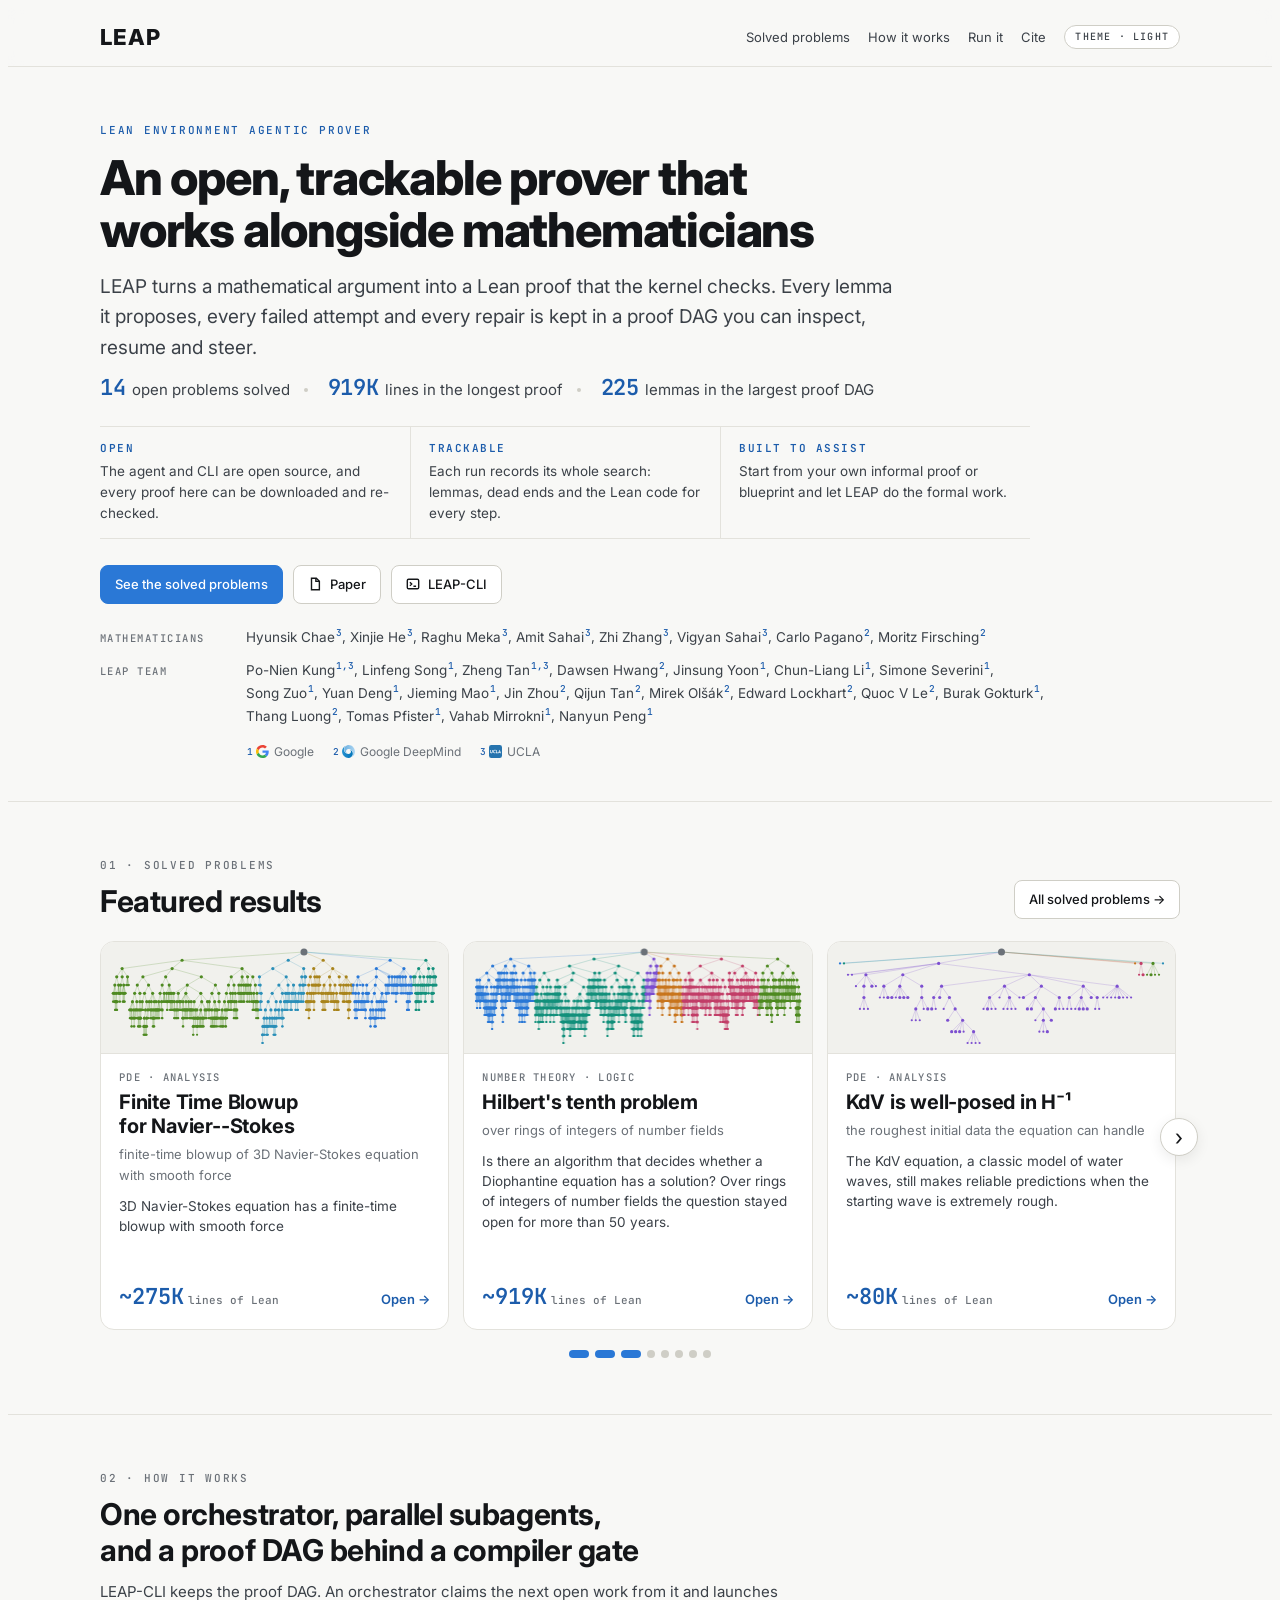
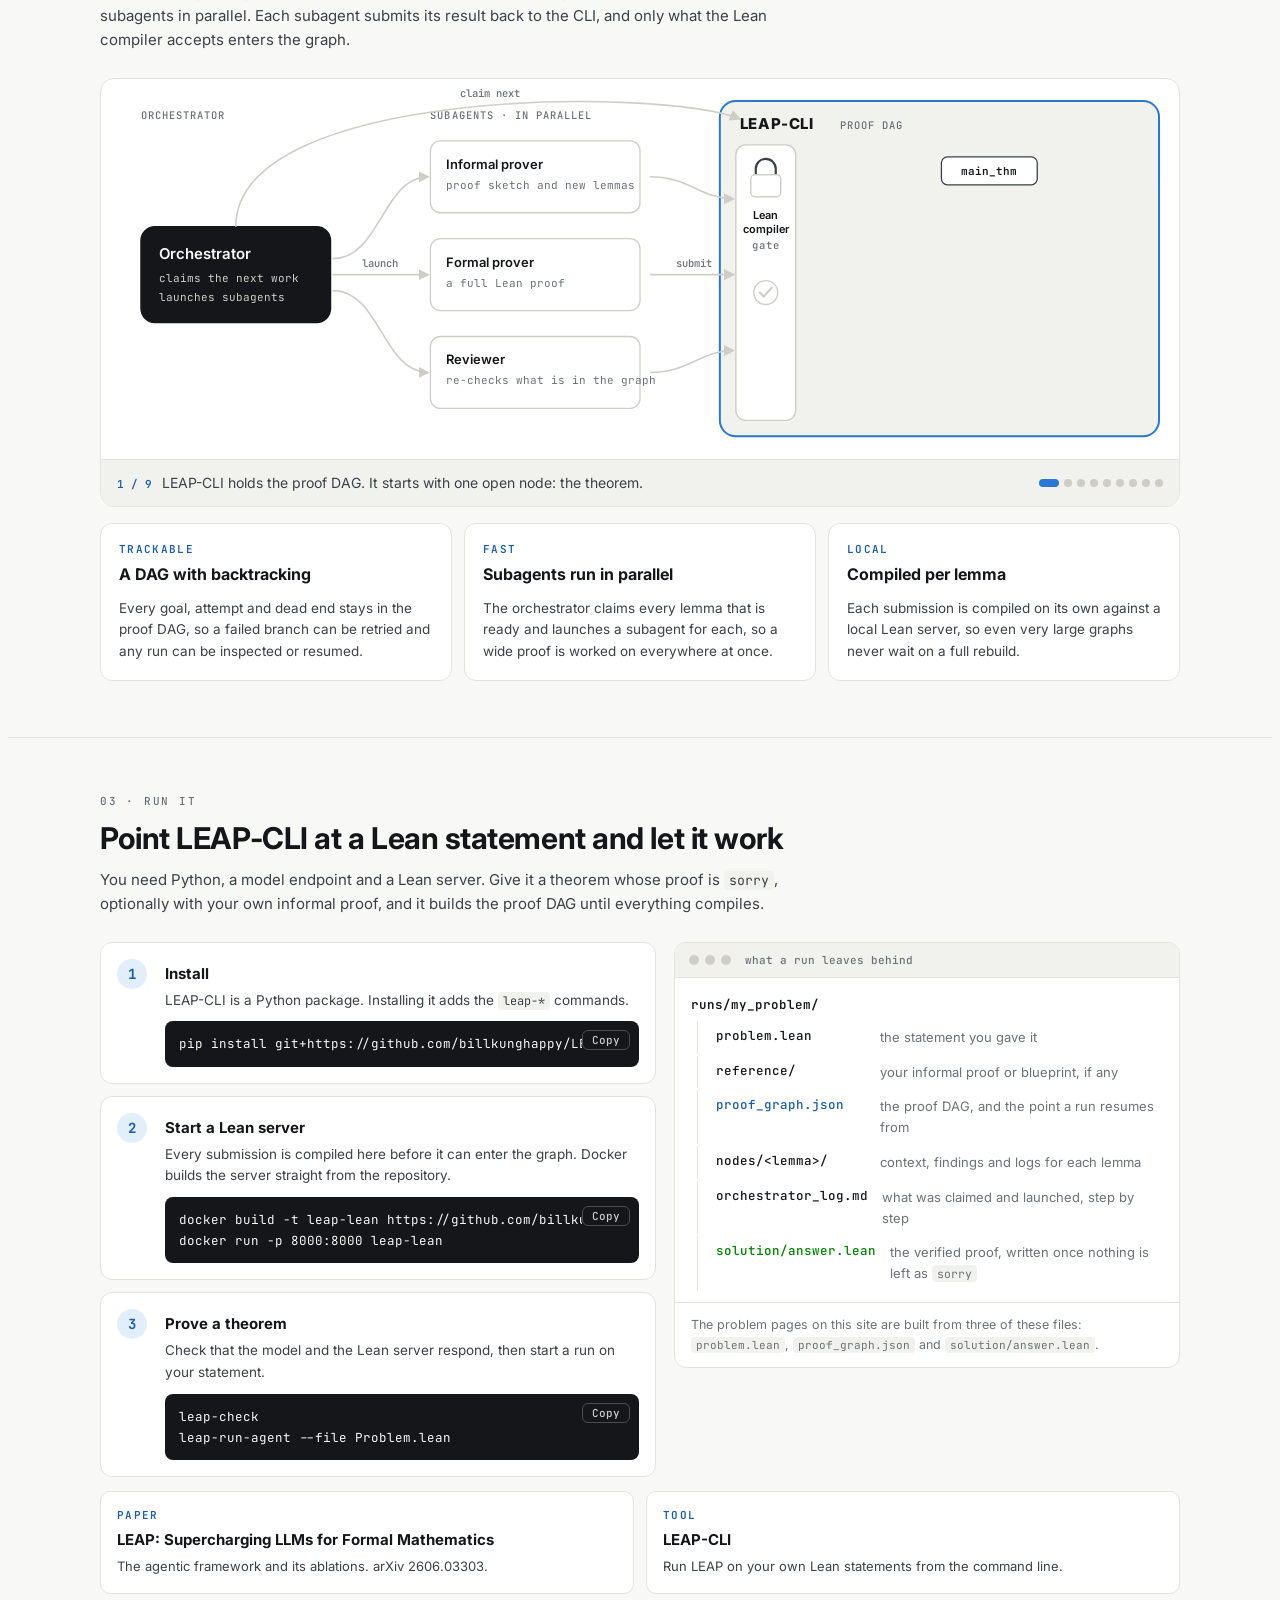
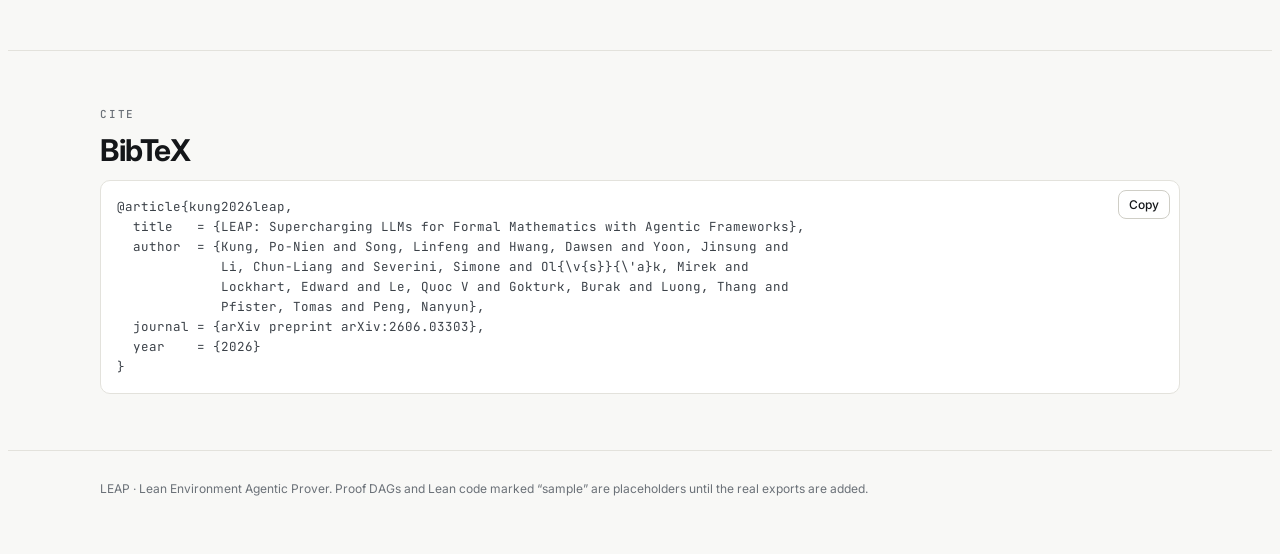
==== index.html @ 5b17c212 "Add Zheng Tan to the LEAP team; set Kung and Tan to Google + UCLA Co-Authored-By: Claude Opus 5.5 <n" ====
<!doctype html>
<html lang="en" data-theme="light">
<head>
<meta charset="utf-8">
<meta name="viewport" content="width=device-width, initial-scale=1, viewport-fit=cover">
<title>LEAP · An open, trackable prover for mathematicians</title>
<meta name="description" content="LEAP is an open, trackable agent that proves theorems in Lean 4 alongside mathematicians.">
<link rel="preconnect" href="https://fonts.googleapis.com">
<link rel="preconnect" href="https://fonts.gstatic.com" crossorigin>
<link rel="stylesheet" href="https://fonts.googleapis.com/css2?family=Inter:wght@400;500;600;700;800&family=JetBrains+Mono:wght@400;500;600&display=swap">
<link rel="stylesheet" href="assets/css/site.css?v=20261102">
</head>
<body>
<header class="nav">
  <div class="wrap">
    <a class="brand" href="index.html">LEAP</a>
    <nav aria-label="Site">
      <a href="problems.html">Solved problems</a>
      <a href="index.html#how">How it works</a>
      <a class="opt" href="index.html#run">Run it</a>
      <a class="opt" href="index.html#cite">Cite</a>
      <button class="theme-btn" id="themeBtn" type="button">Theme · light</button>
    </nav>
  </div>
</header>

<main id="top">
<div class="wrap hero">
  <div class="kicker">Lean Environment Agentic Prover</div>
  <h1>An open, trackable prover that works alongside mathematicians</h1>
  <p class="lede">LEAP turns a mathematical argument into a Lean proof that the kernel checks. Every lemma it proposes, every failed attempt and every repair is kept in a proof DAG you can inspect, resume and steer.</p>
  <p class="headline" id="headline" aria-live="polite"></p>
  <ul class="values">
    <li><span class="vk">Open</span>The agent and CLI are open source, and every proof here can be downloaded and re-checked.</li>
    <li><span class="vk">Trackable</span>Each run records its whole search: lemmas, dead ends and the Lean code for every step.</li>
    <li><span class="vk">Built to assist</span>Start from your own informal proof or blueprint and let LEAP do the formal work.</li>
  </ul>
  <div class="btns">
    <a class="btn primary" href="#problems">See the solved problems</a>
    <a class="btn" href="https://arxiv.org/abs/2606.03303" target="_blank" rel="noopener"><svg viewBox="0 0 16 16" fill="none" stroke="currentColor" stroke-width="1.6"><path d="M4 1.5h5.5L13 5v9.5H4z"/><path d="M9 1.5V5h4"/></svg>Paper</a>
    <!-- TODO: restore once the LEAP framework repo is public
    <a class="btn" href="https://github.com/billkunghappy/LEAP-CLI" target="_blank" rel="noopener"><svg viewBox="0 0 16 16" fill="currentColor"><path d="M8 0C3.58 0 0 3.58 0 8c0 3.54 2.29 6.53 5.47 7.59.4.07.55-.17.55-.38v-1.33c-2.23.48-2.7-1.07-2.7-1.07-.36-.92-.89-1.17-.89-1.17-.73-.5.06-.49.06-.49.8.06 1.23.83 1.23.83.72 1.23 1.88.87 2.34.67.07-.52.28-.87.51-1.07-1.78-.2-3.65-.89-3.65-3.95 0-.87.31-1.59.82-2.15-.08-.2-.36-1.02.08-2.12 0 0 .67-.21 2.2.82a7.6 7.6 0 0 1 4 0c1.53-1.04 2.2-.82 2.2-.82.44 1.1.16 1.92.08 2.12.51.56.82 1.27.82 2.15 0 3.07-1.87 3.75-3.65 3.95.29.25.54.73.54 1.48v2.2c0 .21.15.46.55.38A8 8 0 0 0 16 8c0-4.42-3.58-8-8-8"/></svg>LEAP</a>
    -->
    <a class="btn" href="https://github.com/billkunghappy/LEAP-CLI" target="_blank" rel="noopener"><svg viewBox="0 0 16 16" fill="none" stroke="currentColor" stroke-width="1.6"><rect x="1.5" y="2.5" width="13" height="11" rx="1.5"/><path d="m4.5 6 2 2-2 2M8.5 10.5h3"/></svg>LEAP-CLI</a>
  </div>
  <div class="people">
    <div class="prow2"><span class="plabel">Mathematicians</span><p><span class="pn">Hyunsik Chae<sup>3</sup></span>, <span class="pn">Xinjie He<sup>3</sup></span>, <span class="pn">Raghu Meka<sup>3</sup></span>, <span class="pn">Amit Sahai<sup>3</sup></span>, <span class="pn">Zhi Zhang<sup>3</sup></span>, <span class="pn">Vigyan Sahai<sup>3</sup></span>, <span class="pn">Carlo Pagano<sup>2</sup></span>, <span class="pn">Moritz Firsching<sup>2</sup></span></p></div>
    <div class="prow2"><span class="plabel">LEAP team</span><p><span class="pn">Po-Nien Kung<sup>1,3</sup></span>, <span class="pn">Linfeng Song<sup>1</sup></span>, <span class="pn">Zheng Tan<sup>1,3</sup></span>, <span class="pn">Dawsen Hwang<sup>2</sup></span>, <span class="pn">Jinsung Yoon<sup>1</sup></span>, <span class="pn">Chun-Liang Li<sup>1</sup></span>, <span class="pn">Simone Severini<sup>1</sup></span>, <span class="pn">Song Zuo<sup>1</sup></span>, <span class="pn">Yuan Deng<sup>1</sup></span>, <span class="pn">Jieming Mao<sup>1</sup></span>, <span class="pn">Jin Zhou<sup>2</sup></span>, <span class="pn">Qijun Tan<sup>2</sup></span>, <span class="pn">Mirek Olšák<sup>2</sup></span>, <span class="pn">Edward Lockhart<sup>2</sup></span>, <span class="pn">Quoc V Le<sup>2</sup></span>, <span class="pn">Burak Gokturk<sup>1</sup></span>, <span class="pn">Thang Luong<sup>2</sup></span>, <span class="pn">Tomas Pfister<sup>1</sup></span>, <span class="pn">Vahab Mirrokni<sup>1</sup></span>, <span class="pn">Nanyun Peng<sup>1</sup></span></p></div>
    <ol class="affils"><li><sup>1</sup><img src="assets/logos/google.svg" alt="">Google</li><li><sup>2</sup><img src="assets/logos/deepmind.svg" alt="" onerror="this.remove()">Google DeepMind</li><li><sup>3</sup><img src="assets/logos/ucla.svg" alt="">UCLA</li></ol>
  </div></div>

<section class="sec" id="problems"><div class="wrap">
  <div class="sec-head">
    <div><div class="kicker">01 · Solved problems</div>
    <h2>Featured results</h2></div>
    <a class="btn" href="problems.html">All solved problems →</a>
  </div>
  <div id="loadErr" hidden></div>
  <div class="car" id="car">
    <button type="button" class="car-btn prev" id="carPrev" aria-label="Previous featured problem">‹</button>
    <div class="car-track" id="feat" tabindex="0" aria-label="Featured problems"></div>
    <button type="button" class="car-btn next" id="carNext" aria-label="Next featured problem">›</button>
  </div>
  <div class="car-dots" id="carDots"></div>
</div></section>

<section class="sec" id="how"><div class="wrap">
  <div class="kicker">02 · How it works</div>
  <h2>One orchestrator, parallel subagents, and a proof DAG behind a compiler gate</h2>
  <p class="intro">LEAP-CLI keeps the proof DAG. An orchestrator claims the next open work from it and launches subagents in parallel. Each subagent submits its result back to the CLI, and only what the Lean compiler accepts enters the graph.</p>
  <div class="fig">
    <div class="fig-scroll">
      <svg id="pipe" viewBox="0 0 1080 380" role="img" aria-label="An orchestrator claims work from LEAP-CLI and launches informal provers, formal provers and reviewers in parallel. They submit to LEAP-CLI, where a Lean compiler gate decides what enters the proof DAG.">
        <defs>
          <marker id="arr" viewBox="0 0 8 8" refX="7" refY="4" markerWidth="7" markerHeight="7" orient="auto-start-reverse"><path d="M0,0 L8,4 L0,8z" class="ah"/></marker>
          <marker id="arrOn" viewBox="0 0 8 8" refX="7" refY="4" markerWidth="7" markerHeight="7" orient="auto-start-reverse"><path d="M0,0 L8,4 L0,8z" class="ah2"/></marker>
        </defs>

        <!-- column labels -->
        <text class="pt" x="40" y="40">ORCHESTRATOR</text>
        <text class="pt" x="330" y="40">SUBAGENTS · IN PARALLEL</text>

        <!-- orchestrator -->
        <g class="st agent" data-st="orch"><rect x="40" y="148" width="190" height="96" rx="14"/>
          <text class="t" x="58" y="180">Orchestrator</text>
          <text class="s" x="58" y="203">claims the next work</text>
          <text class="s" x="58" y="222">launches subagents</text></g>

        <!-- subagents -->
        <g class="st sub" data-st="inf"><rect class="sh2" x="338" y="70" width="210" height="72" rx="10"/><rect class="sh1" x="334" y="66" width="210" height="72" rx="10"/><rect x="330" y="62" width="210" height="72" rx="10"/><text class="t" x="346" y="90">Informal prover</text><text class="s" x="346" y="110">proof sketch and new lemmas</text><text class="par" data-par="inf" x="528" y="82" text-anchor="end"></text></g>
        <g class="st sub" data-st="frm"><rect class="sh2" x="338" y="168" width="210" height="72" rx="10"/><rect class="sh1" x="334" y="164" width="210" height="72" rx="10"/><rect x="330" y="160" width="210" height="72" rx="10"/><text class="t" x="346" y="188">Formal prover</text><text class="s" x="346" y="208">a full Lean proof</text><text class="par" data-par="frm" x="528" y="180" text-anchor="end"></text></g>
        <g class="st sub" data-st="rev"><rect class="sh2" x="338" y="266" width="210" height="72" rx="10"/><rect class="sh1" x="334" y="262" width="210" height="72" rx="10"/><rect x="330" y="258" width="210" height="72" rx="10"/><text class="t" x="346" y="286">Reviewer</text><text class="s" x="346" y="306">re-checks what is in the graph</text><text class="par" data-par="rev" x="528" y="278" text-anchor="end"></text></g>

        <!-- LEAP-CLI -->
        <g class="st cli" data-st="cli"><rect x="620" y="22" width="440" height="336" rx="16"/></g>
        <text class="clit" x="640" y="50">LEAP-CLI</text>
        <text class="pt" x="740" y="50">PROOF DAG</text>
        <g class="st gate" data-st="gate"><rect x="636" y="66" width="60" height="276" rx="10"/>
          <path class="glock" d="M656,96 v-6 a10,10 0 0 1 20,0 v6"/><rect class="gbody" x="651" y="96" width="30" height="22" rx="4"/>
          <text class="gt" x="666" y="140" text-anchor="middle">Lean</text>
          <text class="gt" x="666" y="154" text-anchor="middle">compiler</text>
          <text class="gt2" x="666" y="170" text-anchor="middle">gate</text>
          <g class="gok"><circle cx="666" cy="214" r="12"/><path d="M660,214 l4,4 l8,-9"/></g></g>
        <g class="dn off" data-d="GX"><circle cx="666" cy="250" r="12" class="gx"/><text x="666" y="254.5" text-anchor="middle" class="gxt">✕</text></g>
        <g class="dn off" data-d="T"><rect x="842" y="78" width="96" height="28" rx="6"/><text x="890" y="96" text-anchor="middle">main_thm</text></g>
        <g class="dn off" data-d="A"><path class="de" d="M890,106 L780,168"/><rect x="735" y="168" width="90" height="28" rx="6"/><text x="780" y="186" text-anchor="middle">bound</text></g>
        <g class="dn off" data-d="B"><path class="de" d="M890,106 V168"/><rect x="845" y="168" width="90" height="28" rx="6"/><text x="890" y="186" text-anchor="middle">estimate</text></g>
        <g class="dn off" data-d="C"><path class="de" d="M890,106 L1000,168"/><rect x="955" y="168" width="90" height="28" rx="6"/><text x="1000" y="186" text-anchor="middle">base_case</text></g>
        <g class="dn off" data-d="B1"><path class="de" d="M890,196 L835,258"/><rect x="790" y="258" width="90" height="28" rx="6"/><text x="835" y="276" text-anchor="middle">est_low</text></g>
        <g class="dn off" data-d="B2"><path class="de" d="M890,196 L945,258"/><rect x="900" y="258" width="90" height="28" rx="6"/><text x="945" y="276" text-anchor="middle">est_high</text></g>

        <!-- edges -->
        <path class="ed" id="e-claim" d="M135,148 C135,8 560,8 640,40"/>
        <text class="el" x="390" y="18" text-anchor="middle">claim next</text>
        <path class="ed" id="e-l1" d="M232,180 C280,180 282,98 328,98"/>
        <path class="ed" id="e-l2" d="M232,196 H328"/>
        <path class="ed" id="e-l3" d="M232,212 C280,212 282,294 328,294"/>
        <text class="el" x="280" y="188" text-anchor="middle">launch</text>
        <path class="ed" id="e-s1" d="M550,98 C590,98 600,120 634,120"/>
        <path class="ed" id="e-s2" d="M550,196 H634"/>
        <path class="ed" id="e-s3" d="M550,294 C590,294 600,272 634,272"/>
        <text class="el" x="594" y="188" text-anchor="middle">submit</text>
      </svg>
    </div>
    <div class="fig-bar">
      <div id="pCap" aria-live="polite"></div>
      <div id="pDots"></div>
    </div>
  </div>

  <div class="pillars">
    <div class="pillar"><div class="k">Trackable</div><h4>A DAG with backtracking</h4><p>Every goal, attempt and dead end stays in the proof DAG, so a failed branch can be retried and any run can be inspected or resumed.</p></div>
    <div class="pillar"><div class="k">Fast</div><h4>Subagents run in parallel</h4><p>The orchestrator claims every lemma that is ready and launches a subagent for each, so a wide proof is worked on everywhere at once.</p></div>
    <div class="pillar"><div class="k">Local</div><h4>Compiled per lemma</h4><p>Each submission is compiled on its own against a local Lean server, so even very large graphs never wait on a full rebuild.</p></div>
  </div>
</div></section>

<section class="sec" id="run"><div class="wrap">
  <div class="kicker">03 · Run it</div>
  <h2>Point LEAP-CLI at a Lean statement and let it work</h2>
  <p class="intro">You need Python, a model endpoint and a Lean server. Give it a theorem whose proof is <code>sorry</code>, optionally with your own informal proof, and it builds the proof DAG until everything compiles.</p>
  <div class="run2">
    <ol class="rsteps">
      <li><div class="rn">1</div><div class="rb"><h4>Install</h4><p>LEAP-CLI is a Python package. Installing it adds the <code>leap-*</code> commands.</p>
        <div class="cmd"><pre>pip install git+https://github.com/billkunghappy/LEAP-CLI.git</pre><button type="button" class="copy" aria-label="Copy command">Copy</button></div></div></li>
      <li><div class="rn">2</div><div class="rb"><h4>Start a Lean server</h4><p>Every submission is compiled here before it can enter the graph. Docker builds the server straight from the repository.</p>
        <div class="cmd"><pre>docker build -t leap-lean https://github.com/billkunghappy/LEAP-CLI.git#main:src/leap/interfaces
docker run -p 8000:8000 leap-lean</pre><button type="button" class="copy" aria-label="Copy command">Copy</button></div></div></li>
      <li><div class="rn">3</div><div class="rb"><h4>Prove a theorem</h4><p>Check that the model and the Lean server respond, then start a run on your statement.</p>
        <div class="cmd"><pre>leap-check
leap-run-agent --file Problem.lean</pre><button type="button" class="copy" aria-label="Copy command">Copy</button></div></div></li>
    </ol>
    <div class="tree">
      <div class="tree-h"><span class="dotr"></span><span class="doty"></span><span class="dotg"></span><span>what a run leaves behind</span></div>
      <ul>
        <li class="d">runs/my_problem/</li>
        <li><span class="f">problem.lean</span><span class="c">the statement you gave it</span></li>
        <li><span class="f">reference/</span><span class="c">your informal proof or blueprint, if any</span></li>
        <li><span class="f hl">proof_graph.json</span><span class="c">the proof DAG, and the point a run resumes from</span></li>
        <li><span class="f">nodes/&lt;lemma&gt;/</span><span class="c">context, findings and logs for each lemma</span></li>
        <li><span class="f">orchestrator_log.md</span><span class="c">what was claimed and launched, step by step</span></li>
        <li><span class="f ok">solution/answer.lean</span><span class="c">the verified proof, written once nothing is left as <code>sorry</code></span></li>
      </ul>
      <p class="tree-f">The problem pages on this site are built from three of these files: <code>problem.lean</code>, <code>proof_graph.json</code> and <code>solution/answer.lean</code>.</p>
    </div>
  </div>
  <div class="tracks">
    <a class="track" href="https://arxiv.org/abs/2606.03303" target="_blank" rel="noopener"><div class="tn">Paper</div><h4>LEAP: Supercharging LLMs for Formal Mathematics</h4><p>The agentic framework and its ablations. arXiv 2606.03303.</p></a>
    <!-- TODO: restore once the LEAP framework repo is public
    <a class="track" href="https://github.com/billkunghappy/LEAP-CLI" target="_blank" rel="noopener"><div class="tn">Code</div><h4>LEAP</h4><p>The agent framework from the paper.</p></a>
    -->
    <a class="track" href="https://github.com/billkunghappy/LEAP-CLI" target="_blank" rel="noopener"><div class="tn">Tool</div><h4>LEAP-CLI</h4><p>Run LEAP on your own Lean statements from the command line.</p></a>
  </div>
</div></section>

<section class="sec" id="cite"><div class="wrap">
  <div class="kicker">Cite</div>
  <h2>BibTeX</h2>
  <div class="bib">
<pre id="bibtex">@article{kung2026leap,
  title   = {LEAP: Supercharging LLMs for Formal Mathematics with Agentic Frameworks},
  author  = {Kung, Po-Nien and Song, Linfeng and Hwang, Dawsen and Yoon, Jinsung and
             Li, Chun-Liang and Severini, Simone and Ol{\v{s}}{\'a}k, Mirek and
             Lockhart, Edward and Le, Quoc V and Gokturk, Burak and Luong, Thang and
             Pfister, Tomas and Peng, Nanyun},
  journal = {arXiv preprint arXiv:2606.03303},
  year    = {2026}
}</pre>
    <button class="btn" id="copyBib" type="button">Copy</button>
  </div>
</div></section>
</main>
<footer><div class="wrap">LEAP · Lean Environment Agentic Prover. Proof DAGs and Lean code marked “sample” are placeholders until the real exports are added.</div></footer>
<div class="pop" id="pop" hidden></div>
<script src="assets/js/common.js?v=20261102"></script>
<script src="assets/js/home.js?v=20261102"></script>
</body>
</html>
---- assets/css/site.css ----
/* Layout: one 1120px column like the RRSI page. Solved problems lead; each opens a dossier with problem, informal proof, Lean proof and proof DAG. */
:root{
  color-scheme:light;
  --bg:#f8f8f6;--surface:#ffffff;--surface-2:#f1f1ed;--ink:#141619;--ink-2:#3b4148;--muted:#6b7178;
  --line:#e3e2dc;--line-2:#cfcec6;--accent:#2a78d6;--accent-ink:#1c5cab;--accent-soft:#e3eefb;--accent-2:#86b6ef;
  --pos:#008300;--pos-soft:#e6f4e6;--warn:#c98500;--warn-soft:#fff3d6;--del-bg:#fdecec;--del:#cf222e;
  --c1:#2a78d6;--c2:#14907c;--c3:#7c4fd0;--c4:#c8761f;--c5:#c23f69;--c6:#4f8a22;--c7:#2b8fb8;--c8:#a8841c;
  --sans:"Inter",system-ui,-apple-system,"Segoe UI",Roboto,Helvetica,Arial,sans-serif;
  --mono:"JetBrains Mono",ui-monospace,SFMono-Regular,Menlo,Consolas,monospace;
}
@media (prefers-color-scheme:dark){:root:not([data-theme="light"]){
  color-scheme:dark;
  --bg:#0f1214;--surface:#171b1f;--surface-2:#1e2328;--ink:#e9ebee;--ink-2:#b5bcc4;--muted:#818a94;
  --line:#272d33;--line-2:#363d45;--accent:#3987e5;--accent-ink:#7db4f5;--accent-soft:#14263d;--accent-2:#2f66ad;
  --pos:#3fb950;--pos-soft:#12251a;--warn:#d9a441;--warn-soft:#2f2711;--del-bg:#2a1416;--del:#f85149;
  --c1:#5a9be8;--c2:#3cc4ab;--c3:#a989ea;--c4:#e7a053;--c5:#e0708f;--c6:#87bd52;--c7:#63bde3;--c8:#d6b54d;
}}
:root[data-theme="dark"]{
  color-scheme:dark;
  --bg:#0f1214;--surface:#171b1f;--surface-2:#1e2328;--ink:#e9ebee;--ink-2:#b5bcc4;--muted:#818a94;
  --line:#272d33;--line-2:#363d45;--accent:#3987e5;--accent-ink:#7db4f5;--accent-soft:#14263d;--accent-2:#2f66ad;
  --pos:#3fb950;--pos-soft:#12251a;--warn:#d9a441;--warn-soft:#2f2711;--del-bg:#2a1416;--del:#f85149;
  --c1:#5a9be8;--c2:#3cc4ab;--c3:#a989ea;--c4:#e7a053;--c5:#e0708f;--c6:#87bd52;--c7:#63bde3;--c8:#d6b54d;
}
*{box-sizing:border-box}
[hidden]{display:none!important}
html{scroll-behavior:smooth}
@media (prefers-reduced-motion:reduce){html{scroll-behavior:auto}}
body{background:var(--bg);color:var(--ink);font:15px/1.6 var(--sans);-webkit-font-smoothing:antialiased}
a{color:var(--accent-ink)}
code,.mono{font-family:var(--mono)}
code{font-size:.88em;background:var(--surface-2);padding:1px 5px;border-radius:4px}
button{font:inherit;color:inherit}
:focus-visible{outline:2px solid var(--accent);outline-offset:2px}
.wrap{max-width:1120px;margin:0 auto;padding-inline:20px}

/* nav */
.nav{position:sticky;top:env(safe-area-inset-top,0px);z-index:20;background:color-mix(in srgb,var(--bg) 88%,transparent);backdrop-filter:blur(8px);border-bottom:1px solid var(--line)}
.nav .wrap{display:flex;align-items:center;gap:20px;height:52px}
.brand{font-weight:800;font-size:22px;letter-spacing:.04em;line-height:1;text-decoration:none;color:var(--ink)}
.nav nav{margin-left:auto;display:flex;gap:18px;align-items:center;overflow-x:auto}
.nav nav a{color:var(--ink-2);text-decoration:none;font-size:13px;white-space:nowrap}
.nav nav a:hover{color:var(--ink)}
.theme-btn{border:1px solid var(--line-2);background:var(--surface);border-radius:999px;padding:3px 10px;font:500 10px/1.6 var(--mono);letter-spacing:.12em;text-transform:uppercase;color:var(--ink-2);cursor:pointer;white-space:nowrap}
@media (max-width:640px){.nav nav a.opt{display:none}}

/* hero */
.hero{padding-block:56px 40px}
.kicker{font:500 11px/1.4 var(--mono);letter-spacing:.16em;text-transform:uppercase;color:var(--muted)}
.hero .kicker{color:var(--accent-ink)}
h1{font-size:clamp(30px,5vw,48px);line-height:1.08;font-weight:800;letter-spacing:-.025em;margin:14px 0 16px;text-wrap:balance;max-width:18em}
.lede{font-size:clamp(16px,2vw,19px);color:var(--ink-2);max-width:42em;margin:0 0 20px}
.authors{font-size:13.5px;color:var(--ink-2);max-width:60em;margin:0}
.affil{font-size:12px;color:var(--muted);margin:6px 0 0}
.btns{display:flex;flex-wrap:wrap;gap:10px;margin:24px 0 34px}
.btn{display:inline-flex;align-items:center;gap:8px;padding:8px 14px;border:1px solid var(--line-2);border-radius:8px;background:var(--surface);color:var(--ink);text-decoration:none;font-size:13px;font-weight:500;cursor:pointer}
.btn:hover{border-color:var(--muted)}
.btn.primary{background:var(--accent);border-color:var(--accent);color:#fff}
.btn svg{width:14px;height:14px;flex:none}
.tiles{display:grid;grid-template-columns:repeat(4,minmax(0,1fr));gap:12px}
@media (max-width:860px){.tiles{grid-template-columns:repeat(2,minmax(0,1fr))}}
.tile{border:1px solid var(--line);background:var(--surface);border-radius:10px;padding:16px}
.tile .v{font:600 26px/1.1 var(--mono);color:var(--accent-ink);font-variant-numeric:tabular-nums}
.tile .v small{font-size:12px;color:var(--muted);font-weight:500;margin-left:4px}
.tile p{margin:8px 0 0;font-size:13px;color:var(--ink-2);line-height:1.45}

/* sections */
section.sec{padding-block:56px;border-top:1px solid var(--line)}
h2{font-size:clamp(22px,3vw,30px);line-height:1.2;font-weight:700;letter-spacing:-.015em;margin:10px 0 12px;text-wrap:balance;max-width:26em}
p.intro{color:var(--ink-2);max-width:46em;margin:0 0 26px}
h3.sub{font:500 11px var(--mono);letter-spacing:.14em;text-transform:uppercase;color:var(--muted);margin:36px 0 12px}

/* featured */
.feat{display:grid;grid-template-columns:repeat(3,minmax(0,1fr));gap:14px}
@media (max-width:900px){.feat{grid-template-columns:1fr}}
.fcard{position:relative;display:flex;flex-direction:column;border:1px solid var(--line);background:var(--surface);border-radius:14px;overflow:hidden;text-align:left;cursor:pointer;padding:0;min-width:0;transition:border-color .15s,transform .15s}
.fcard:hover{border-color:var(--accent);transform:translateY(-2px)}
@media (prefers-reduced-motion:reduce){.fcard,.fcard:hover{transition:none;transform:none}}
.fcard canvas{display:block;width:100%;height:112px;background:var(--surface-2);border-bottom:1px solid var(--line)}
.fcard .fb{padding:16px 18px 18px;display:flex;flex-direction:column;gap:6px;flex:1}
.fcard .fa{font:500 10.5px var(--mono);letter-spacing:.12em;text-transform:uppercase;color:var(--muted)}
.fcard .ft{font-size:20px;font-weight:700;letter-spacing:-.01em;line-height:1.2;text-wrap:balance}
.fcard .fs{font-size:13px;color:var(--muted)}
.fcard .fsum{font-size:13.5px;color:var(--ink-2);line-height:1.5;margin:4px 0 0}
.fcard .ff{margin-top:auto;padding-top:12px;display:flex;align-items:baseline;justify-content:space-between;gap:10px}
.fcard .loc{font:600 22px var(--mono);color:var(--accent-ink);font-variant-numeric:tabular-nums}
.fcard .loc small{font-size:11px;color:var(--muted);font-weight:500;margin-left:4px}
.fcard .go{font-size:13px;font-weight:600;color:var(--accent-ink);white-space:nowrap}
.fcard .cr{font:11px var(--mono);color:var(--muted)}

/* problems table */
.ptools{display:flex;flex-wrap:wrap;gap:10px;align-items:center;margin:0 0 12px}
.chips{display:flex;flex-wrap:wrap;gap:6px}
.chip{border:1px solid var(--line-2);background:var(--surface);border-radius:999px;padding:4px 11px;font-size:12px;cursor:pointer;color:var(--ink-2)}
.chip[aria-pressed="true"]{background:var(--ink);border-color:var(--ink);color:var(--bg)}
.inp{border:1px solid var(--line-2);background:var(--surface);border-radius:8px;padding:6px 10px;font:13px var(--sans);color:var(--ink);min-width:0}
.ptools .inp{margin-left:auto;width:220px}
@media (max-width:640px){.ptools .inp{margin-left:0;width:100%}}
.ptable{border:1px solid var(--line);border-radius:10px;background:var(--surface);overflow:hidden}
.tscroll{overflow-x:auto}
.ptable table{width:100%;border-collapse:collapse}
.ptable th{font:500 10.5px var(--mono);letter-spacing:.1em;text-transform:uppercase;color:var(--muted);text-align:left;padding:10px 14px;border-bottom:1px solid var(--line-2);background:var(--surface-2);white-space:nowrap}
.prow{cursor:pointer}
.prow td{padding:13px 14px;border-top:1px solid var(--line);vertical-align:top;font-size:13.5px}
.prow:first-child td{border-top:0}
.prow:hover td{background:var(--surface-2)}
.prow .pt{font-weight:600;color:var(--ink)}
.pv{font:500 11.5px var(--mono);color:var(--muted);margin-left:8px;letter-spacing:0}
.mk{color:var(--warn);font-weight:700;margin-left:2px}
.prow .ps{color:var(--muted);font-size:12.5px;margin-top:2px;max-width:60ch}
.prow .num{font:500 12.5px var(--mono);white-space:nowrap;font-variant-numeric:tabular-nums}
.prow .car{width:28px;color:var(--muted)}
.car svg{width:14px;height:14px;transition:transform .15s}
.prow[aria-expanded="true"] .car svg{transform:rotate(90deg)}
.avail{display:flex;gap:4px}
.av{font:600 10px/1.7 var(--mono);padding:0 6px;border-radius:4px;border:1px solid var(--line-2);color:var(--muted)}
.av.on{color:var(--pos);border-color:color-mix(in srgb,var(--pos) 45%,transparent);background:var(--pos-soft)}
.star{color:var(--warn);font-size:12px;margin-right:4px}
.pdet td{padding:0 14px 16px 56px;background:var(--surface)}
.pdet p{margin:0 0 10px;font-size:14px;color:var(--ink-2);max-width:68ch}
.pdet .btns{margin:8px 0 0}
.tfoot{font-size:12px;color:var(--muted);margin:10px 0 0}
@media (max-width:640px){.hide-sm{display:none}.pdet td{padding-left:14px}}
pre.lean{margin:0;background:var(--surface-2);border:1px solid var(--line);border-radius:8px;padding:12px;overflow-x:auto;font:12.5px/1.55 var(--mono);color:var(--ink)}
.todo{display:inline-block;font:600 10px/1.6 var(--mono);letter-spacing:.08em;color:var(--warn);background:var(--warn-soft);border-radius:4px;padding:0 6px;margin-right:6px;vertical-align:1px}
.err{border:1px solid var(--del);background:var(--del-bg);color:var(--del);border-radius:10px;padding:14px;font-size:13.5px}

/* dossier */
.dpick{display:flex;flex-wrap:wrap;gap:8px;align-items:center;margin-bottom:22px}
.dpick select{border:1px solid var(--line-2);background:var(--surface);color:var(--ink);border-radius:8px;padding:7px 10px;font:13.5px var(--sans);max-width:100%}
.dpick .btn{padding:6px 10px}
.dhead{display:grid;grid-template-columns:minmax(0,1fr) auto;gap:20px;align-items:start}
@media (max-width:760px){.dhead{grid-template-columns:1fr}}
.dhead h2{margin:0;font-size:clamp(26px,3.6vw,36px);max-width:none}
.dhead .dsub{color:var(--muted);font-size:15px;margin:4px 0 0}
.dbadges{display:flex;flex-wrap:wrap;gap:6px;margin-top:12px}
.dstat{text-align:right}
@media (max-width:760px){.dstat{text-align:left}}
.dstat .loc{font:600 34px/1 var(--mono);color:var(--accent-ink);font-variant-numeric:tabular-nums}
.dstat .lbl{font-size:12px;color:var(--muted);margin-top:4px}
.dbody{display:grid;grid-template-columns:minmax(0,1fr) 300px;gap:28px;margin-top:22px}
@media (max-width:860px){.dbody{grid-template-columns:1fr}}
.dbody .prob{min-width:0}
.dbody .prob p{font-size:15.5px;color:var(--ink);max-width:66ch;margin:0 0 12px;line-height:1.65}
.stmt{border:1px solid var(--line);background:var(--surface);border-radius:10px;padding:16px 18px;font:500 15px/1.6 var(--mono);color:var(--ink);overflow-x:auto;margin:4px 0 14px;white-space:pre-wrap}
.note{border:1px solid var(--line);border-radius:10px;background:var(--surface);padding:12px 14px;margin:0 0 10px}
.note h4{font:600 10.5px var(--mono);letter-spacing:.12em;text-transform:uppercase;color:var(--muted);margin:0 0 6px}
.note.todo-n h4{color:var(--warn)}
.note p{margin:0;font-size:13.5px;color:var(--ink-2)}
.dside{border:1px solid var(--line);border-radius:12px;background:var(--surface);padding:16px;align-self:start;min-width:0}
.dside h4{font:500 10.5px var(--mono);letter-spacing:.12em;text-transform:uppercase;color:var(--muted);margin:0 0 10px}
.dside .kv{margin-bottom:14px}
.dside .btn{width:100%;justify-content:center;margin-top:6px}
.kv{display:grid;grid-template-columns:auto 1fr;gap:6px 14px;font-size:13px;margin:0}
.kv dt{color:var(--muted)}
.kv dd{margin:0;font-family:var(--mono);font-size:12.5px;color:var(--ink);overflow-wrap:anywhere}
.stabs{display:flex;gap:2px;border-bottom:1px solid var(--line);margin:36px 0 18px;overflow-x:auto}
.stab{all:unset;cursor:pointer;padding:10px 14px;font-size:14px;font-weight:600;color:var(--muted);border-bottom:2px solid transparent;margin-bottom:-1px;white-space:nowrap}
.stab:hover{color:var(--ink)}
.stab[aria-selected="true"]{color:var(--ink);border-color:var(--accent)}
.stab:focus-visible{outline:2px solid var(--accent)}
.stab .n{font:500 11px var(--mono);color:var(--muted);margin-left:6px}
.empty{border:1px dashed var(--line-2);border-radius:12px;padding:28px;text-align:center;color:var(--muted);font-size:14px}
.empty b{display:block;color:var(--ink);font-size:15px;margin-bottom:4px}
.empty code{font-size:12px}
.isec h4{font-size:16px;margin:18px 0 6px}
.isec p{max-width:68ch;color:var(--ink-2);margin:0 0 10px}

/* explorer */
.vtabs{display:flex;gap:6px}
.parts{display:flex;align-items:center;gap:10px;flex-wrap:wrap;margin:0 0 14px;font-size:12.5px;color:var(--muted)}
.parts[hidden]{display:none}
.vtab{border:1px solid var(--line-2);background:var(--surface);border-radius:8px;padding:5px 12px;font-size:12.5px;font-weight:600;color:var(--ink-2);cursor:pointer}
.vtab[aria-selected="true"]{background:var(--ink);border-color:var(--ink);color:var(--bg)}
.xbox{border:1px solid var(--line);border-radius:12px;background:var(--surface);overflow:hidden}
.xbar{display:flex;flex-wrap:wrap;gap:10px;align-items:center;padding:10px 12px;border-bottom:1px solid var(--line);background:var(--surface-2)}
.xbar label{font-size:12px;color:var(--muted);display:flex;align-items:center;gap:6px}
.xbar .inp{padding:4px 8px;font-size:12.5px;width:200px}
.xbar .sp{flex:1}
.xstats{font:500 11.5px var(--mono);color:var(--muted);padding:8px 12px;border-bottom:1px solid var(--line);display:flex;flex-wrap:wrap;gap:4px 16px;font-variant-numeric:tabular-nums}
.xstats b{color:var(--ink);font-weight:600}
.sample{color:var(--warn)}
.xmain{display:grid;grid-template-columns:minmax(0,1fr) 340px}
@media (max-width:900px){.xmain{grid-template-columns:1fr}}
.stage{position:relative;height:620px;min-width:0;border-right:1px solid var(--line);overflow:hidden}
@media (max-width:900px){.stage{height:500px;border-right:0;border-bottom:1px solid var(--line)}}
.stage canvas#cv{position:absolute;inset:0;touch-action:none;background-image:radial-gradient(var(--line) 1px,transparent 1px);background-size:22px 22px}
.stage .pane{position:absolute;inset:0;overflow:auto;background:var(--surface)}
.zoomctl{position:absolute;right:10px;top:10px;display:flex;flex-direction:column;gap:4px;z-index:3}
.zoomctl button,.dtools button{border:1px solid var(--line-2);background:var(--surface);border-radius:6px;cursor:pointer;color:var(--ink-2)}
.zoomctl button{width:30px;height:30px;font:600 14px var(--mono)}
.dtools{position:absolute;left:10px;top:10px;z-index:3;display:flex;gap:6px;flex-wrap:wrap}
.dtools button{padding:4px 9px;font:12px var(--sans)}
.dtools button:hover,.zoomctl button:hover{border-color:var(--muted)}
#mini{position:absolute;right:10px;bottom:10px;width:200px;height:100px;border:1px solid var(--line-2);border-radius:8px;background:var(--surface);z-index:3;cursor:pointer;touch-action:none}
@media (max-width:640px){#mini{display:none}}
.hint{position:absolute;left:12px;bottom:10px;font:11px var(--mono);color:var(--muted);z-index:3;pointer-events:none;background:color-mix(in srgb,var(--surface) 85%,transparent);padding:2px 6px;border-radius:4px}
.legend{display:flex;flex-wrap:wrap;gap:6px 16px;padding:8px 12px;border-top:1px solid var(--line);font-size:12px;color:var(--ink-2)}
.legend i{display:inline-block;width:10px;height:10px;border-radius:50%;margin-right:6px;vertical-align:-1px}
.legend i.sq{border-radius:3px}

/* side panel */
.side{padding:14px 16px;overflow:auto;max-height:620px;min-width:0}
@media (max-width:900px){.side{max-height:none}}
.side .nm{font:600 13.5px/1.4 var(--mono);word-break:break-all;margin:6px 0 8px}
.side h5{font:500 10.5px var(--mono);letter-spacing:.12em;text-transform:uppercase;color:var(--muted);margin:16px 0 6px}
.side pre.lean{font-size:11.5px;padding:10px}
.badges{display:flex;flex-wrap:wrap;gap:6px}
.bdg{font:500 11px/1.6 var(--mono);padding:0 7px;border-radius:4px;background:var(--surface-2);color:var(--ink-2);border:1px solid var(--line);white-space:nowrap}
.bdg.leaf{color:var(--pos);background:var(--pos-soft);border-color:transparent}
.bdg.ab{color:var(--del);background:var(--del-bg);border-color:transparent}
.bdg.sh{color:var(--warn);background:var(--warn-soft);border-color:transparent}
.bdg.acc{color:var(--accent-ink);background:var(--accent-soft);border-color:transparent}
.nlist{list-style:none;margin:0;padding:0;display:grid;gap:2px}
.nlist button{all:unset;box-sizing:border-box;display:block;width:100%;font:12px/1.5 var(--mono);color:var(--accent-ink);cursor:pointer;padding:2px 4px;border-radius:4px;word-break:break-all}
.nlist button:hover{background:var(--surface-2)}
.nlist button:focus-visible{outline:2px solid var(--accent)}
.nlist .ab{color:var(--muted);text-decoration:line-through}

/* outline */
.ohead{position:sticky;top:0;z-index:2;display:flex;gap:10px;padding:6px 12px;font:500 10px var(--mono);letter-spacing:.12em;text-transform:uppercase;color:var(--muted);background:var(--surface-2);border-bottom:1px solid var(--line)}
.ohead span:first-child{flex:1}
.orow{display:flex;align-items:stretch;gap:6px;padding:0 12px 0 4px;cursor:pointer;min-height:40px}
.orow:hover{background:var(--surface-2)}
.orow.sel{background:var(--accent-soft)}
.orow .ig{width:9px;margin-left:7px;border-left:1px solid var(--line-2);flex:none}
.orow .tg{all:unset;width:18px;text-align:center;color:var(--muted);cursor:pointer;flex:none;align-self:center;font-size:11px}
.orow .tg[disabled]{visibility:hidden}
.orow .dot{width:9px;height:9px;border-radius:50%;flex:none;align-self:center}
.orow .dot.comp{background:transparent!important;border:2.5px solid}
.oc{display:flex;flex-direction:column;justify-content:center;min-width:0;flex:1;padding:4px 0}
.oc .on{font:600 12.5px/1.35 var(--mono);color:var(--ink);overflow:hidden;text-overflow:ellipsis;white-space:nowrap}
.oc .os{font:11px/1.35 var(--mono);color:var(--muted);overflow:hidden;text-overflow:ellipsis;white-space:nowrap}
.orow.ab .on{color:var(--muted);text-decoration:line-through}
.orow.match .on{color:var(--warn)}
.orow .bdg{align-self:center}
.obar{width:64px;height:6px;background:var(--surface-2);border-radius:3px;flex:none;align-self:center;overflow:hidden}
.orow:hover .obar,.orow.sel .obar{background:var(--line)}
.obar i{display:block;height:100%;border-radius:3px}
.orow .om{width:140px;text-align:right;flex:none;align-self:center;font:11.5px var(--mono);color:var(--muted);font-variant-numeric:tabular-nums}
@media (max-width:640px){.obar,.ohead .hb{display:none}.orow .om{width:auto}}

/* lean code */
.lk{color:var(--c3)}.lt{color:var(--c2)}.ly{color:var(--c4)}.ln{color:var(--c5)}.lc{color:var(--muted);font-style:italic}.lself{font-weight:700;color:var(--ink)}
.ll{all:unset;color:var(--accent-ink);text-decoration:underline dotted;text-underline-offset:3px;cursor:pointer}
.ll:hover{background:var(--accent-soft)}
span.ll{cursor:default}

/* hover card */
.pop{position:fixed;z-index:60;width:min(470px,calc(100vw - 24px));background:var(--surface);border:1px solid var(--line-2);border-radius:12px;box-shadow:0 18px 44px rgba(0,0,0,.22);padding:12px 12px 10px;pointer-events:none}
.pop-h{display:flex;flex-wrap:wrap;align-items:center;gap:6px;margin-bottom:8px}
.pop-n{font:600 13px var(--mono);word-break:break-all;margin-right:4px}
.pop-l{font:500 10px var(--mono);letter-spacing:.12em;text-transform:uppercase;color:var(--muted);margin:0 0 5px}
.pop pre.lean{font-size:11.5px;padding:10px;white-space:pre;overflow:hidden}
.pop-r{font-size:12px;color:var(--del);margin-top:8px}
.pop-f{font:10.5px var(--mono);color:var(--warn);margin-top:8px}

/* how it works */
.steps{display:grid;grid-template-columns:repeat(4,minmax(0,1fr));gap:12px}
@media (max-width:860px){.steps{grid-template-columns:repeat(2,minmax(0,1fr))}}
@media (max-width:520px){.steps{grid-template-columns:1fr}}
.step{border:1px solid var(--line);background:var(--surface);border-radius:10px;padding:16px;min-width:0}
.step .n{font:500 11px var(--mono);color:var(--muted);letter-spacing:.1em}
.step h4{font-size:15px;margin:6px 0 6px}
.step p{margin:0;font-size:13px;color:var(--ink-2);line-height:1.5}
.tracks{display:grid;grid-template-columns:repeat(3,minmax(0,1fr));gap:12px;margin-top:14px}
@media (max-width:760px){.tracks{grid-template-columns:1fr}}
.track{border:1px solid var(--line);border-radius:10px;padding:16px;background:var(--surface);text-decoration:none;color:inherit;display:block}
.track:hover{border-color:var(--accent)}
.track .tn{font:600 11px var(--mono);letter-spacing:.12em;text-transform:uppercase;color:var(--accent-ink)}
.track h4{margin:6px 0 4px;font-size:15px}
.track p{margin:0;font-size:13px;color:var(--ink-2)}

/* cite */
.bib{position:relative}
.bib pre{margin:0;background:var(--surface);border:1px solid var(--line);border-radius:10px;padding:16px;overflow-x:auto;font:12.5px/1.6 var(--mono);color:var(--ink-2)}
.bib .btn{position:absolute;top:10px;right:10px;padding:4px 10px;font-size:12px}
footer{padding-block:28px 48px;border-top:1px solid var(--line);font-size:12px;color:var(--muted)}

/* pipeline figure */
.fig{border:1px solid var(--line);border-radius:14px;background:var(--surface);overflow:hidden}
.fig-scroll{overflow-x:auto}
#pipe{display:block;width:100%;min-width:820px;height:auto}
#pipe .st rect,#pipe .st polygon{fill:var(--surface);stroke:var(--line-2);stroke-width:1.3;transition:fill .3s,stroke .3s}
#pipe .st .t{font:600 13px var(--sans);fill:var(--ink)}
#pipe .st .s{font:11px var(--mono);fill:var(--muted)}
#pipe .st.on rect,#pipe .st.on polygon{fill:var(--accent-soft);stroke:var(--accent);stroke-width:2}
#pipe .st.ok rect{stroke:var(--pos)}
#pipe .st.ok .t{fill:var(--pos)}
#pipe .ed{fill:none;stroke:var(--line-2);stroke-width:1.6;marker-end:url(#arr);transition:stroke .3s}
#pipe .ed.on{stroke:var(--accent);stroke-width:2.4;marker-end:url(#arrOn)}
#pipe .el{font:500 10.5px var(--mono);fill:var(--muted)}
#pipe .panel-bg{fill:var(--surface-2);stroke:var(--line)}
#pipe .pt{font:500 10.5px var(--mono);letter-spacing:.1em;fill:var(--muted)}
#pipe .pc{font:500 11px var(--mono);fill:var(--accent-ink)}
#pipe .dn{transition:opacity .4s}
#pipe .dn.off{opacity:0}
#pipe .dn rect{fill:var(--surface);stroke:var(--line-2);stroke-width:1.3}
#pipe .dn text{font:600 11px var(--mono);fill:var(--ink)}
#pipe .dn.proc rect{stroke:var(--accent);stroke-width:2;fill:var(--accent-soft)}
#pipe .dn.ok rect{stroke:var(--pos);fill:var(--pos-soft)}
#pipe .dn.bad rect{stroke:var(--del);fill:var(--del-bg);stroke-dasharray:4 3}
#pipe .dn.bad text{fill:var(--del)}
#pipe .dn.and circle{fill:var(--surface);stroke:var(--ink-2);stroke-width:1.4}
#pipe .dn.and text{font:700 10px var(--sans);fill:var(--ink-2)}
#pipe .dn.and.bad circle{stroke:var(--del);fill:var(--del-bg)}
#pipe .dn.and.bad text{fill:var(--del)}
#pipe .de{stroke:var(--line-2);stroke-width:1.3;fill:none}
#pipe .dn.share path{stroke:var(--warn);stroke-width:1.6;stroke-dasharray:5 4;fill:none}
#pipe .lg{font:10.5px var(--mono);fill:var(--muted)}
#pipe .tok{fill:var(--accent);filter:drop-shadow(0 0 4px var(--accent))}
@media (prefers-reduced-motion:reduce){#pipe *{transition:none!important}}
.fig-bar{display:flex;flex-wrap:wrap;align-items:center;gap:12px;padding:12px 16px;border-top:1px solid var(--line);background:var(--surface-2)}
.fig-bar .btn{padding:5px 12px}
#pCap{flex:1;min-width:240px;font-size:14px;color:var(--ink-2)}
#pCap .pn{font:600 11px var(--mono);color:var(--accent-ink);margin-right:10px}
#pDots{display:flex;gap:5px}
#pDots button{width:8px;height:8px;border-radius:50%;border:0;padding:0;background:var(--line-2);cursor:pointer}
#pDots button.on{background:var(--accent);width:20px;border-radius:4px}
.pillars{display:grid;grid-template-columns:repeat(3,minmax(0,1fr));gap:12px;margin-top:16px}
@media (max-width:860px){.pillars{grid-template-columns:1fr}}
.pillar{border:1px solid var(--line);background:var(--surface);border-radius:12px;padding:18px;min-width:0}
.pillar .k{font:600 11px var(--mono);letter-spacing:.12em;text-transform:uppercase;color:var(--accent-ink)}
.pillar h4{font-size:16px;margin:6px 0 10px}
.pillar ul{margin:0;padding-left:18px;display:grid;gap:6px;font-size:13.5px;color:var(--ink-2)}
.layers{margin-top:16px}
.run{display:grid;grid-template-columns:minmax(0,1fr) minmax(0,1fr);gap:16px}
@media (max-width:860px){.run{grid-template-columns:1fr}}
.run pre{margin:0;background:var(--surface);border:1px solid var(--line);border-radius:10px;padding:14px 16px;overflow-x:auto;font:12.5px/1.7 var(--mono);color:var(--ink)}
.run pre .c{color:var(--muted)}
.otable{width:100%;border-collapse:collapse;font-size:13px;background:var(--surface);border:1px solid var(--line);border-radius:10px;overflow:hidden}
.otable td{padding:8px 12px;border-bottom:1px solid var(--line);vertical-align:top;color:var(--ink-2)}
.otable td:first-child{font:500 12px var(--mono);color:var(--ink);white-space:nowrap}
.otable tr:last-child td{border-bottom:0}

/* informal proof and Lean viewer */
.doc-head{display:flex;flex-wrap:wrap;gap:6px 18px;align-items:center;font-size:12.5px;color:var(--muted);margin:0 0 10px}
.prose{border:1px solid var(--line);border-radius:12px;background:var(--surface);padding:8px 28px 24px;max-height:820px;overflow:auto;font-size:15px;line-height:1.7;color:var(--ink)}
.prose>*{max-width:78ch}
.prose h1{font-size:24px;margin:24px 0 12px}
.prose h2{font-size:20px;margin:28px 0 10px}
.prose h3{font-size:16.5px;margin:22px 0 8px}
.prose h4{font-size:15px;margin:18px 0 6px}
.prose p,.prose li{color:var(--ink-2)}
.prose blockquote{margin:12px 0;padding:4px 16px;border-left:3px solid var(--line-2);color:var(--ink-2)}
.prose table{border-collapse:collapse;font-size:13.5px;margin:12px 0;display:block;overflow-x:auto;max-width:100%}
.prose th,.prose td{border:1px solid var(--line);padding:6px 10px;text-align:left;vertical-align:top}
.prose th{background:var(--surface-2)}
.prose pre{background:var(--surface-2);border:1px solid var(--line);border-radius:8px;padding:12px;overflow-x:auto;font-size:12.5px}
.prose pre code{background:none;padding:0}
.prose hr{border:0;border-top:1px solid var(--line);margin:24px 0}
.prose .katex-display{overflow-x:auto;overflow-y:hidden;padding:4px 0}
.lh{font-size:15px;margin:22px 0 8px}
.lh:first-child{margin-top:0}
.lh span{font:500 12px var(--mono);color:var(--muted);margin-left:8px}
.code-view{max-height:640px;overflow:auto;font-size:12px;line-height:1.5}
#pipe .ah{fill:var(--line-2)}
#pipe .ah2{fill:var(--accent)}

/* multi-page layout */
.nav nav a[aria-current="page"]{color:var(--ink);font-weight:600}
.hero .btns{margin:22px 0 22px}
.sec-head{display:flex;flex-wrap:wrap;align-items:flex-end;justify-content:space-between;gap:12px;margin-bottom:18px}
.sec-head h2{margin-bottom:0}
.page-head{padding-block:40px 28px}
.page-body{padding-block:8px 64px}
h1.ph{font-size:clamp(28px,4vw,40px);line-height:1.12;font-weight:800;letter-spacing:-.02em;margin:8px 0 10px;max-width:24em;text-wrap:balance}
.crumbrow{display:flex;flex-wrap:wrap;justify-content:space-between;align-items:center;gap:10px;margin-bottom:18px}
.crumb{display:flex;gap:8px;font-size:13px;color:var(--muted)}
.crumb a{color:var(--accent-ink);text-decoration:none}
.pager{display:flex;gap:8px}
.pager .btn{padding:5px 11px;font-size:12.5px}
.page-body .stabs{margin-top:0}
.prow a.pt{color:var(--ink);text-decoration:none}
.prow a.pt:hover{color:var(--accent-ink)}
.prow td:first-child{padding-left:16px}

/* featured carousel: three cards in view */
.car{position:relative}
.car-track{display:grid;grid-auto-flow:column;grid-auto-columns:calc((100% - 28px) / 3);gap:14px;overflow-x:auto;scroll-snap-type:x mandatory;scroll-behavior:smooth;scrollbar-width:none;padding:4px 2px 6px;overscroll-behavior-x:contain}
.car-track::-webkit-scrollbar{display:none}
@media (max-width:1000px){.car-track{grid-auto-columns:calc((100% - 14px) / 2)}}
@media (max-width:640px){.car-track{grid-auto-columns:86%}}
.car-track .fcard{scroll-snap-align:start}
@media (prefers-reduced-motion:reduce){.car-track{scroll-behavior:auto}.car-track .fcard{transition:none}}
.car-btn{position:absolute;top:50%;transform:translateY(-50%);z-index:2;width:38px;height:38px;border-radius:50%;border:1px solid var(--line-2);background:var(--surface);color:var(--ink);font-size:22px;line-height:1;cursor:pointer;box-shadow:0 4px 14px rgba(0,0,0,.08)}
.car-btn.prev{left:-18px}.car-btn.next{right:-18px}
.car-btn:hover{border-color:var(--accent);color:var(--accent-ink)}
.car-btn:disabled{opacity:0;pointer-events:none}
@media (max-width:640px){.car-btn.prev{left:-6px}.car-btn.next{right:-6px}}
.car.static .car-btn{display:none}
.car-dots{display:flex;justify-content:center;gap:6px;margin-top:14px}
.car-dots button{width:8px;height:8px;border-radius:4px;border:0;padding:0;background:var(--line-2);cursor:pointer;transition:width .2s,background .2s}
.car-dots button.on{background:var(--accent);width:20px}
.car.static + .car-dots{display:none}

/* hero headline: one short line of numbers right under the lede */
.headline{display:flex;flex-wrap:wrap;align-items:baseline;gap:6px 0;margin:-6px 0 24px;font-size:15px;color:var(--ink-2)}
.headline .hp{display:inline-flex;align-items:baseline;gap:6px;white-space:nowrap}
.headline .hp+.hp::before{content:"";align-self:center;width:4px;height:4px;border-radius:50%;background:var(--line-2);margin:0 14px}
.headline .hn{font:600 22px/1 var(--mono);color:var(--accent-ink);letter-spacing:-.01em;font-variant-numeric:tabular-nums}
@media (max-width:640px){.headline{flex-direction:column;align-items:flex-start;gap:6px}.headline .hp+.hp::before{display:none}}

/* hero: three principles, set like the page's other labelled blocks */
.values{list-style:none;margin:0 0 26px;padding:0;display:grid;grid-template-columns:repeat(3,minmax(0,1fr));gap:0;max-width:62em;border-top:1px solid var(--line);border-bottom:1px solid var(--line)}
.values li{padding:14px 18px 14px 0;font-size:13.5px;line-height:1.55;color:var(--ink-2)}
.values li+li{padding-left:18px;border-left:1px solid var(--line)}
.values .vk{display:block;font:600 11px var(--mono);letter-spacing:.14em;text-transform:uppercase;color:var(--accent-ink);margin-bottom:6px}
@media (max-width:760px){.values{grid-template-columns:1fr}.values li+li{padding-left:0;border-left:0;border-top:1px solid var(--line)}}

/* people */
.people{display:grid;gap:10px;max-width:64em;margin-top:6px}
.prow2{display:grid;grid-template-columns:130px minmax(0,1fr);gap:16px;align-items:baseline}
@media (max-width:640px){.prow2{grid-template-columns:1fr;gap:2px}}
.plabel{font:500 10.5px var(--mono);letter-spacing:.14em;text-transform:uppercase;color:var(--muted)}
.prow2 p{margin:0;font-size:13.5px;line-height:1.7;color:var(--ink-2)}
.pn{white-space:nowrap}
.people sup,.affils sup{font:500 9.5px var(--mono);color:var(--accent-ink);margin-left:1px}
.affils{list-style:none;margin:4px 0 0;padding:0 0 0 146px;display:flex;flex-wrap:wrap;gap:4px 18px;font-size:12px;color:var(--muted)}
@media (max-width:640px){.affils{padding-left:0}}
.affils sup{margin-right:3px}

/* problem drawer */
html.drawer-on{overflow:hidden}
.drawer{position:fixed;inset:0;z-index:80}
.drawer-scrim{position:absolute;inset:0;background:rgba(15,18,20,.38);opacity:0;transition:opacity .5s}
.drawer-panel{position:absolute;top:0;right:0;bottom:0;width:min(96vw,1360px);display:flex;flex-direction:column;background:var(--bg);box-shadow:-24px 0 60px rgba(0,0,0,.18);transform:translateX(100%);transition:transform .55s cubic-bezier(.22,.7,.16,1);padding-top:env(safe-area-inset-top,0px)}
.drawer.open .drawer-scrim{opacity:1}
.drawer.open .drawer-panel{transform:none}
@media (max-width:640px){.drawer-panel{width:100vw}}
@media (prefers-reduced-motion:reduce){.drawer-scrim,.drawer-panel{transition:none}}
.drawer-bar{display:flex;align-items:center;gap:14px;padding:10px 16px;border-bottom:1px solid var(--line);background:var(--surface)}
.drawer-x{width:34px;height:34px;border-radius:8px;border:1px solid var(--line-2);background:var(--surface);color:var(--ink);font-size:20px;line-height:1;cursor:pointer;flex:none}
.drawer-x:hover{border-color:var(--muted)}
.drawer-t{display:flex;flex-direction:column;min-width:0;flex:1}
.drawer-t #drawerTitle{font-weight:700;font-size:15px;white-space:nowrap;overflow:hidden;text-overflow:ellipsis}
.drawer-bar .btn{padding:6px 12px;font-size:12.5px;flex:none}
.drawer-frame{flex:1;width:100%;border:0;background:var(--bg)}
/* embedded problem page: no site chrome */
html.embed .nav,html.embed footer,html.embed .crumb{display:none}
html.embed .page-head{padding-top:22px}
html.embed .crumbrow{justify-content:flex-end}

.fcard,.fcard:hover{text-decoration:none;color:inherit}
.nav .wrap{height:58px}

/* how-it-works figure */
#pipe .st.agent rect{fill:var(--ink);stroke:var(--ink)}
#pipe .st.agent .t{fill:var(--bg);font-size:15px}
#pipe .st.agent .s{fill:var(--line-2)}
#pipe .st.agent.on rect{fill:var(--ink);stroke:var(--accent);stroke-width:3}
#pipe .dn.open rect{fill:var(--surface);stroke:var(--line-2)}
#pipe .wk{opacity:0;transition:opacity .3s}
#pipe .wk rect{fill:var(--accent);stroke:none}
#pipe .wk text{font:600 9.5px var(--mono);fill:#fff}
#pipe .dn.proc .wk{opacity:1}
#pipe .bx{font:600 10.5px var(--mono);fill:var(--del)}
.pillar p{margin:0;font-size:13.5px;line-height:1.6;color:var(--ink-2)}

/* how-it-works figure v3: orchestrator, subagents, LEAP-CLI with a compiler gate */
#pipe .ed{stroke-dasharray:none}
#pipe .ed.on{stroke-dasharray:6 6;animation:flow .9s linear infinite}
@keyframes flow{to{stroke-dashoffset:-12}}
@media (prefers-reduced-motion:reduce){#pipe .ed.on{animation:none;stroke-dasharray:none}}
#pipe .st.sub .sh1,#pipe .st.sub .sh2{opacity:0;transition:opacity .4s}
#pipe .st.sub.multi .sh1{opacity:.75}
#pipe .st.sub.multi .sh2{opacity:.45}
#pipe .par{font:600 10.5px var(--mono);fill:var(--accent-ink)}
#pipe .st.cli rect{fill:var(--surface-2);stroke:var(--line-2);stroke-width:1.4}
#pipe .st.cli.on rect{fill:var(--surface-2);stroke:var(--accent);stroke-width:2}
#pipe .clit{font:800 15px var(--sans);fill:var(--ink);letter-spacing:.04em}
#pipe .st.gate rect{fill:var(--surface);stroke:var(--line-2);stroke-width:1.4}
#pipe .st.gate.on rect{fill:var(--pos-soft);stroke:var(--pos);stroke-width:2}
#pipe .gt{font:600 10px var(--mono);letter-spacing:.16em;fill:var(--ink-2)}
#pipe .gx{fill:var(--del-bg);stroke:var(--del);stroke-width:1.5}
#pipe .gxt{font:700 12px var(--sans);fill:var(--del)}
#pipe .dn.open rect{fill:var(--surface);stroke:var(--ink-2)}
#pipe .dn.redo rect{fill:var(--warn-soft);stroke:var(--warn);stroke-dasharray:4 3;stroke-width:1.6}
#pipe .dn.redo text{fill:var(--warn)}
#pipe .dn rect,#pipe .st rect{transition:fill .4s,stroke .4s}
#pDots{margin-left:auto}

/* gate */
#pipe .gt{font:600 11px var(--sans);letter-spacing:0;fill:var(--ink)}
#pipe .gt2{font:500 10.5px var(--mono);letter-spacing:.08em;fill:var(--muted)}
#pipe .glock{fill:none;stroke:var(--ink-2);stroke-width:2.2}
#pipe .gbody{fill:var(--ink-2)}
#pipe .gok circle{fill:var(--surface);stroke:var(--line-2);stroke-width:1.4}
#pipe .gok path{fill:none;stroke:var(--line-2);stroke-width:2.2;stroke-linecap:round;stroke-linejoin:round}
#pipe .st.gate.on .gok circle{fill:var(--pos);stroke:var(--pos)}
#pipe .st.gate.on .gok path{stroke:#fff}
#pipe .st.gate.on .glock{stroke:var(--pos)}
#pipe .st.gate.on .gbody{fill:var(--pos)}

/* affiliation logos */
.affils li{display:inline-flex;align-items:center}
.affils img{width:13px;height:13px;margin-right:5px;vertical-align:-2px}

/* run it */
.run2{display:grid;grid-template-columns:minmax(0,1.1fr) minmax(0,1fr);gap:18px;align-items:start}
@media (max-width:900px){.run2{grid-template-columns:1fr}}
.rsteps{list-style:none;margin:0;padding:0;display:grid;gap:12px}
.rsteps li{display:grid;grid-template-columns:34px minmax(0,1fr);gap:14px;border:1px solid var(--line);background:var(--surface);border-radius:12px;padding:16px}
.rn{width:30px;height:30px;border-radius:50%;background:var(--accent-soft);color:var(--accent-ink);font:700 14px var(--mono);display:grid;place-items:center}
.rb h4{margin:3px 0 4px;font-size:15px}
.rb p{margin:0 0 10px;font-size:13.5px;color:var(--ink-2)}
.cmd{position:relative}
.cmd pre{margin:0;background:var(--ink);color:var(--bg);border-radius:8px;padding:12px 70px 12px 14px;font:12.5px/1.7 var(--mono);overflow-x:auto}
.cmd .copy{position:absolute;top:8px;right:8px;border:1px solid color-mix(in srgb,var(--bg) 30%,transparent);background:transparent;color:var(--bg);border-radius:6px;padding:2px 9px;font:500 11px var(--mono);cursor:pointer;opacity:.8}
.cmd .copy:hover{opacity:1}
.tree{border:1px solid var(--line);border-radius:12px;background:var(--surface);overflow:hidden}
.tree-h{display:flex;align-items:center;gap:6px;padding:10px 14px;background:var(--surface-2);border-bottom:1px solid var(--line);font:500 11px var(--mono);color:var(--muted)}
.tree-h span:last-child{margin-left:8px}
.dotr,.doty,.dotg{width:10px;height:10px;border-radius:50%;background:var(--line-2)}
.tree ul{list-style:none;margin:0;padding:12px 16px;display:grid;gap:2px}
.tree li{display:grid;grid-template-columns:minmax(150px,auto) minmax(0,1fr);gap:14px;padding:6px 0 6px 18px;border-left:1px solid var(--line);font-size:13px;margin-left:6px}
.tree li.d{display:block;border-left:0;margin-left:0;padding-left:0;font:600 12.5px var(--mono);color:var(--ink)}
.tree .f{font:500 12.5px var(--mono);color:var(--ink)}
.tree .f.hl{color:var(--accent-ink)}
.tree .f.ok{color:var(--pos)}
.tree .c{color:var(--muted)}
@media (max-width:640px){.tree li{grid-template-columns:1fr;gap:0}}
.tree-f{margin:0;padding:12px 16px;border-top:1px solid var(--line);font-size:12.5px;color:var(--muted)}
.cmd{display:flex;align-items:flex-start;background:var(--ink);border-radius:8px}
.cmd pre{flex:1;min-width:0;background:none;padding:12px 14px}
.cmd .copy{position:static;flex:none;margin:9px 9px 0 0}

/* real Lean code: statement, preview, full viewer, numbered proof */
.xbox{position:relative}
pre.lean.wrap{white-space:pre-wrap;overflow-wrap:anywhere;max-height:280px;overflow:auto}
.peek-code{position:relative;max-height:150px;overflow:hidden;border-radius:8px}
.peek-code pre.lean{margin:0;white-space:pre;overflow:hidden}
.peek-code::after{content:"";position:absolute;left:0;right:0;bottom:0;height:60px;background:linear-gradient(transparent,var(--surface))}
.side-act{display:flex;flex-wrap:wrap;gap:6px;margin-top:8px}
.side-act .btn{padding:5px 10px;font-size:12px}
details.defs{margin-top:12px;font-size:12.5px}
details.defs summary{cursor:pointer;color:var(--accent-ink)}
details.defs pre{margin-top:6px}
.pop-f2{font:11px var(--mono);color:var(--muted);margin-top:8px}
.cview{position:absolute;left:0;right:0;bottom:0;top:96px;z-index:6;display:flex;flex-direction:column;background:var(--surface);border-top:1px solid var(--line)}
.cv-head{display:flex;flex-wrap:wrap;align-items:center;gap:10px 16px;padding:10px 14px;border-bottom:1px solid var(--line);background:var(--surface-2)}
.cv-t{display:flex;flex-direction:column;min-width:0}
.cv-t .nm{font:600 14px var(--mono);word-break:break-all}
.cv-b{display:flex;gap:6px;flex-wrap:wrap}
.cv-a{margin-left:auto;display:flex;gap:6px;align-items:center}
.cv-a .btn{padding:5px 10px;font-size:12px}
.cv-body{flex:1;overflow:auto;padding:8px 0;font:12.5px/1.6 var(--mono);color:var(--ink)}
.cv-defs{border-bottom:1px dashed var(--line-2);padding-bottom:6px;margin-bottom:6px}
.cv-defs .kicker{padding:4px 14px}
.cl{display:flex;min-width:max-content}
.cl i{flex:none;width:56px;padding-right:14px;text-align:right;color:var(--muted);opacity:.6;font-style:normal;user-select:none;font-variant-numeric:tabular-nums}
.cl>span{white-space:pre;padding-right:16px}
.cl.hit{background:var(--accent-soft)}
.cl .ll[data-n]{cursor:pointer}
.proof-bar{display:flex;flex-wrap:wrap;align-items:center;gap:8px;margin:0 0 8px;font-size:12.5px;color:var(--muted)}
.proof-bar select{border:1px solid var(--line-2);background:var(--surface);color:var(--ink);border-radius:6px;padding:4px 6px;font:12px var(--mono);max-width:100%}
.proof-bar .sp{flex:1}
.code-view{max-height:72vh;overflow:auto;font:12.5px/1.6 var(--mono);background:var(--surface-2);border:1px solid var(--line);border-radius:10px;padding:8px 0;color:var(--ink)}
.code-view{position:relative}
.tracks{grid-template-columns:repeat(auto-fit,minmax(240px,1fr))}
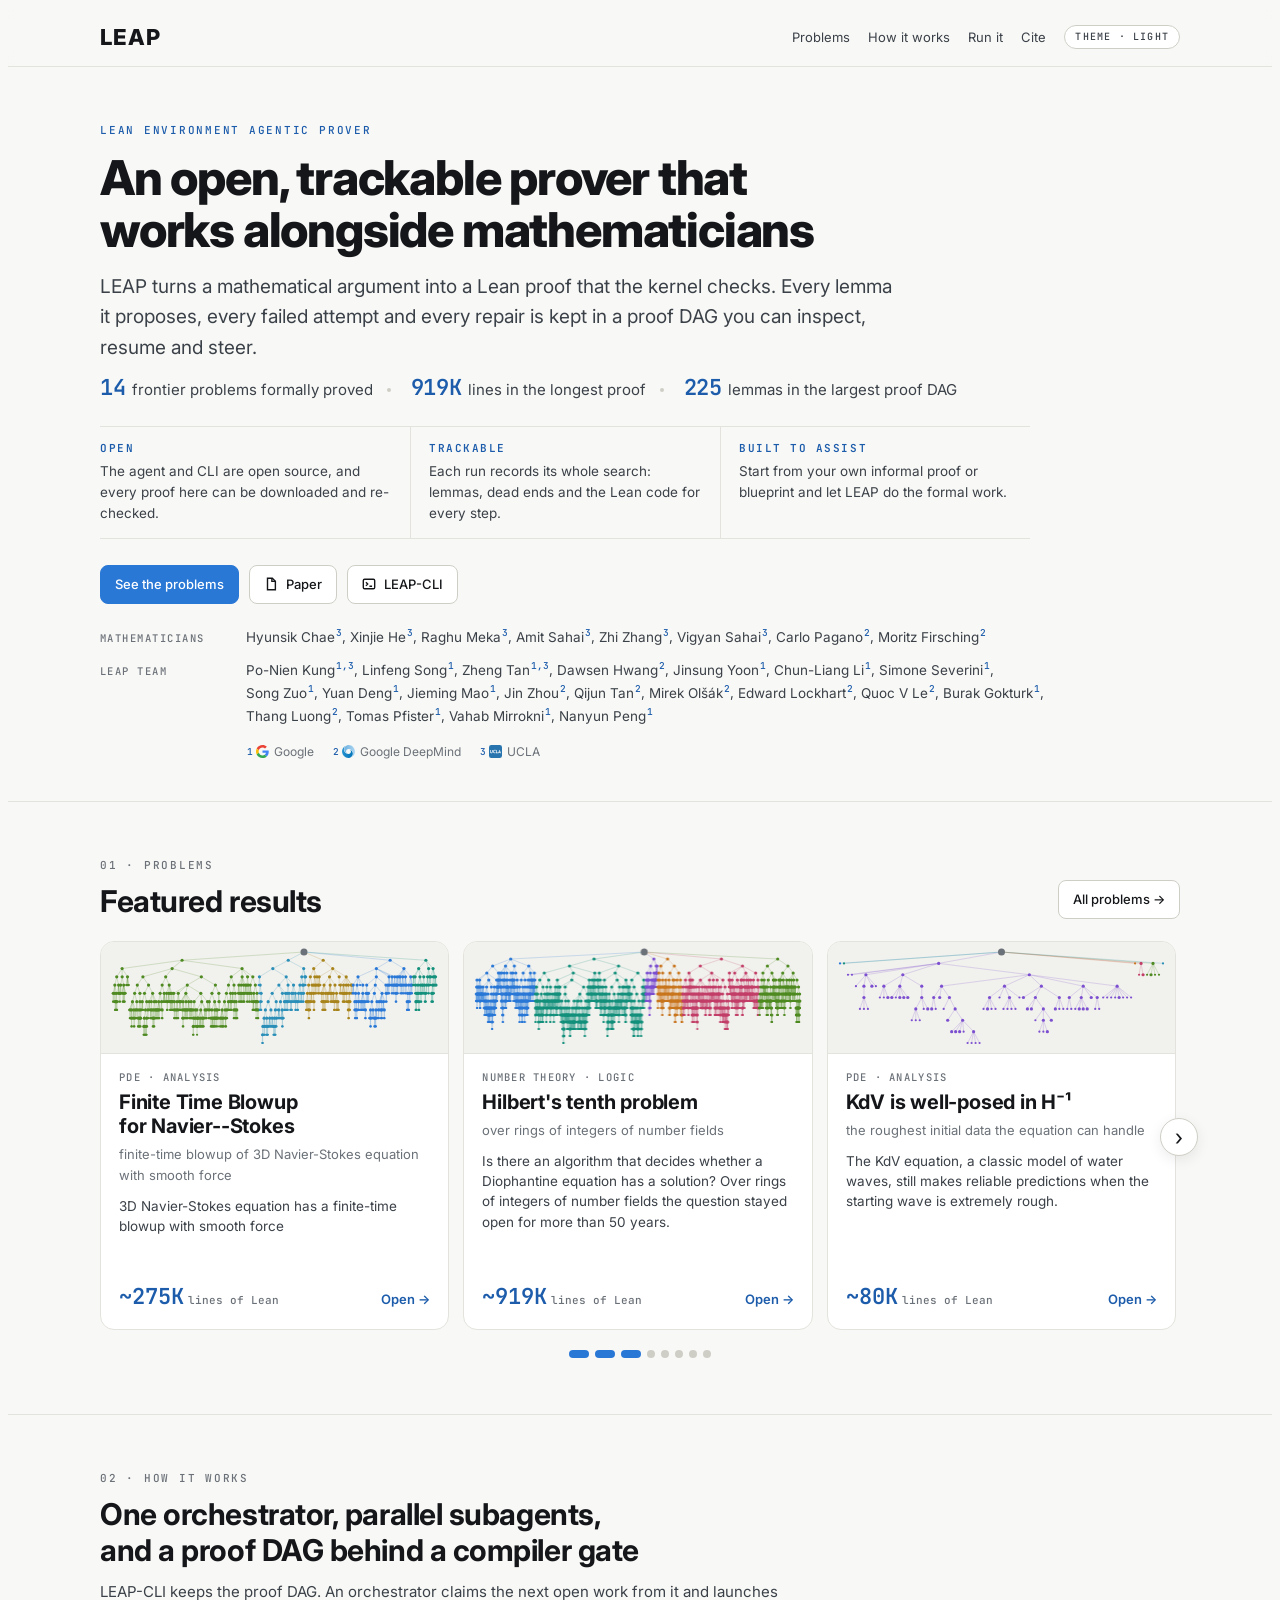
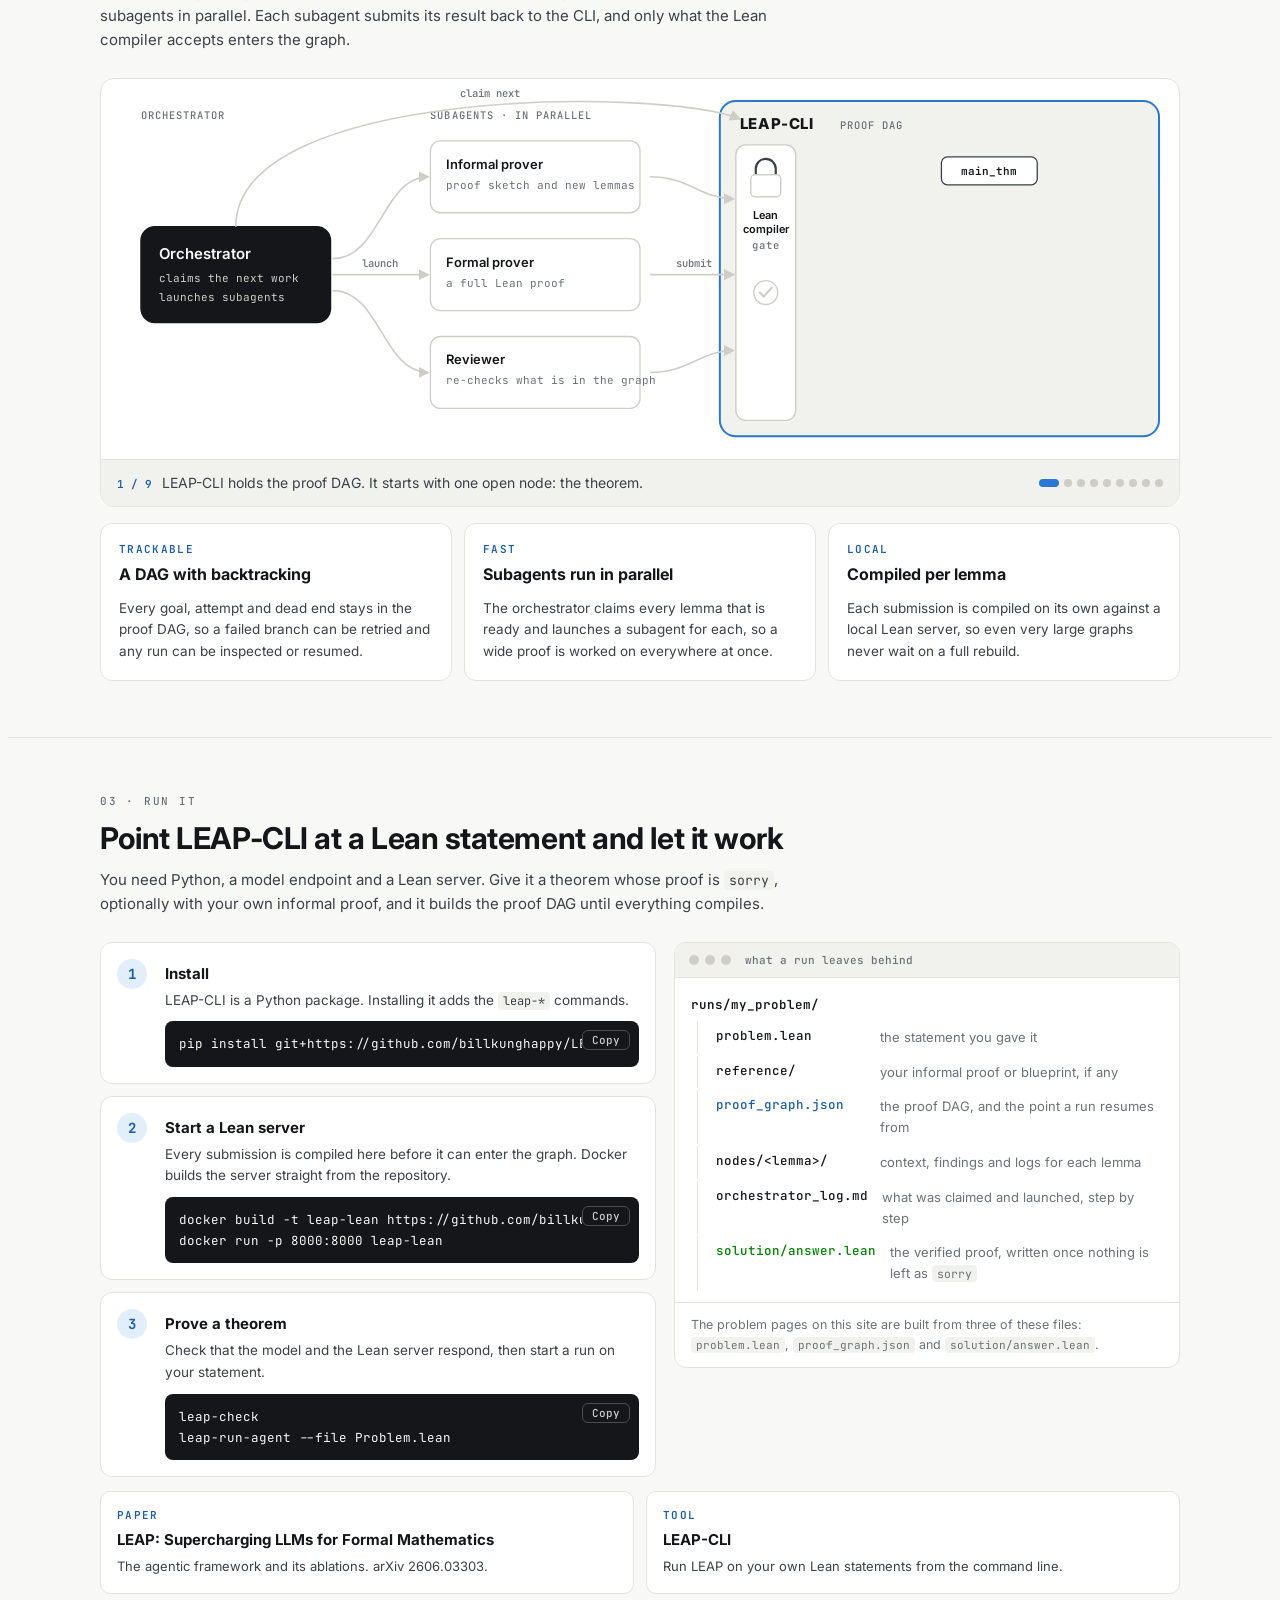
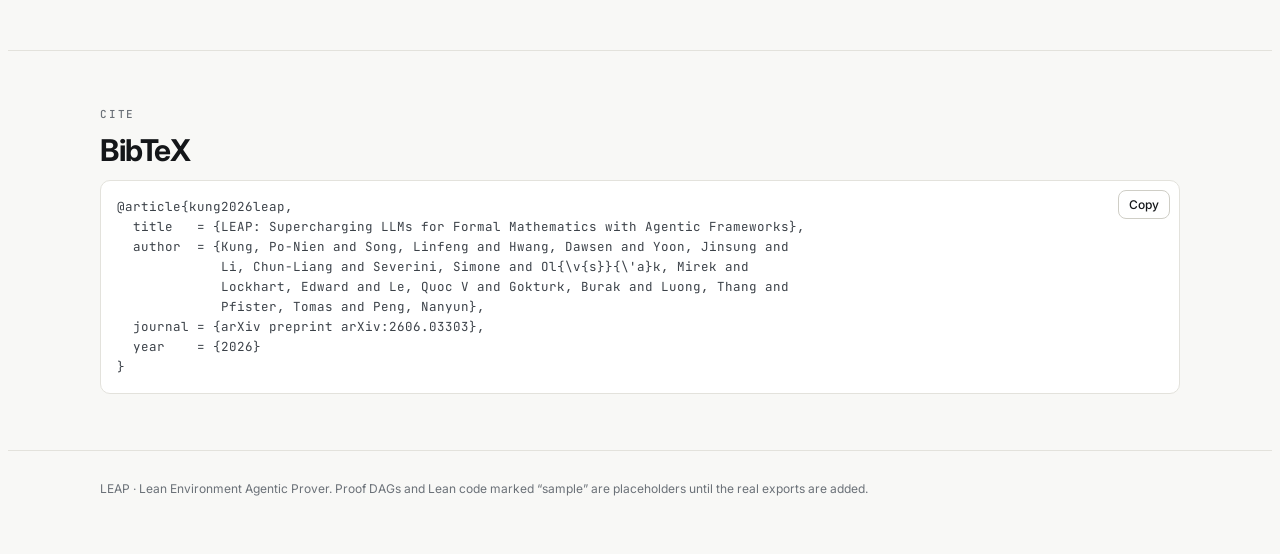
==== commit 5c9cc7d5: "Reword 'open problems solved' to 'frontier problems formally proved' Most listed results are end-to-" ====
--- a/index.html
+++ b/index.html
@@ -8,14 +8,14 @@
 <link rel="preconnect" href="https://fonts.googleapis.com">
 <link rel="preconnect" href="https://fonts.gstatic.com" crossorigin>
 <link rel="stylesheet" href="https://fonts.googleapis.com/css2?family=Inter:wght@400;500;600;700;800&family=JetBrains+Mono:wght@400;500;600&display=swap">
-<link rel="stylesheet" href="assets/css/site.css?v=20261102">
+<link rel="stylesheet" href="assets/css/site.css?v=20261102.2">
 </head>
 <body>
 <header class="nav">
   <div class="wrap">
     <a class="brand" href="index.html">LEAP</a>
     <nav aria-label="Site">
-      <a href="problems.html">Solved problems</a>
+      <a href="problems.html">Problems</a>
       <a href="index.html#how">How it works</a>
       <a class="opt" href="index.html#run">Run it</a>
       <a class="opt" href="index.html#cite">Cite</a>
@@ -36,7 +36,7 @@
     <li><span class="vk">Built to assist</span>Start from your own informal proof or blueprint and let LEAP do the formal work.</li>
   </ul>
   <div class="btns">
-    <a class="btn primary" href="#problems">See the solved problems</a>
+    <a class="btn primary" href="#problems">See the problems</a>
     <a class="btn" href="https://arxiv.org/abs/2606.03303" target="_blank" rel="noopener"><svg viewBox="0 0 16 16" fill="none" stroke="currentColor" stroke-width="1.6"><path d="M4 1.5h5.5L13 5v9.5H4z"/><path d="M9 1.5V5h4"/></svg>Paper</a>
     <!-- TODO: restore once the LEAP framework repo is public
     <a class="btn" href="https://github.com/billkunghappy/LEAP-CLI" target="_blank" rel="noopener"><svg viewBox="0 0 16 16" fill="currentColor"><path d="M8 0C3.58 0 0 3.58 0 8c0 3.54 2.29 6.53 5.47 7.59.4.07.55-.17.55-.38v-1.33c-2.23.48-2.7-1.07-2.7-1.07-.36-.92-.89-1.17-.89-1.17-.73-.5.06-.49.06-.49.8.06 1.23.83 1.23.83.72 1.23 1.88.87 2.34.67.07-.52.28-.87.51-1.07-1.78-.2-3.65-.89-3.65-3.95 0-.87.31-1.59.82-2.15-.08-.2-.36-1.02.08-2.12 0 0 .67-.21 2.2.82a7.6 7.6 0 0 1 4 0c1.53-1.04 2.2-.82 2.2-.82.44 1.1.16 1.92.08 2.12.51.56.82 1.27.82 2.15 0 3.07-1.87 3.75-3.65 3.95.29.25.54.73.54 1.48v2.2c0 .21.15.46.55.38A8 8 0 0 0 16 8c0-4.42-3.58-8-8-8"/></svg>LEAP</a>
@@ -51,9 +51,9 @@
 
 <section class="sec" id="problems"><div class="wrap">
   <div class="sec-head">
-    <div><div class="kicker">01 · Solved problems</div>
+    <div><div class="kicker">01 · Problems</div>
     <h2>Featured results</h2></div>
-    <a class="btn" href="problems.html">All solved problems →</a>
+    <a class="btn" href="problems.html">All problems →</a>
   </div>
   <div id="loadErr" hidden></div>
   <div class="car" id="car">
@@ -192,7 +192,7 @@
 </main>
 <footer><div class="wrap">LEAP · Lean Environment Agentic Prover. Proof DAGs and Lean code marked “sample” are placeholders until the real exports are added.</div></footer>
 <div class="pop" id="pop" hidden></div>
-<script src="assets/js/common.js?v=20261102"></script>
-<script src="assets/js/home.js?v=20261102"></script>
+<script src="assets/js/common.js?v=20261102.2"></script>
+<script src="assets/js/home.js?v=20261102.2"></script>
 </body>
 </html>
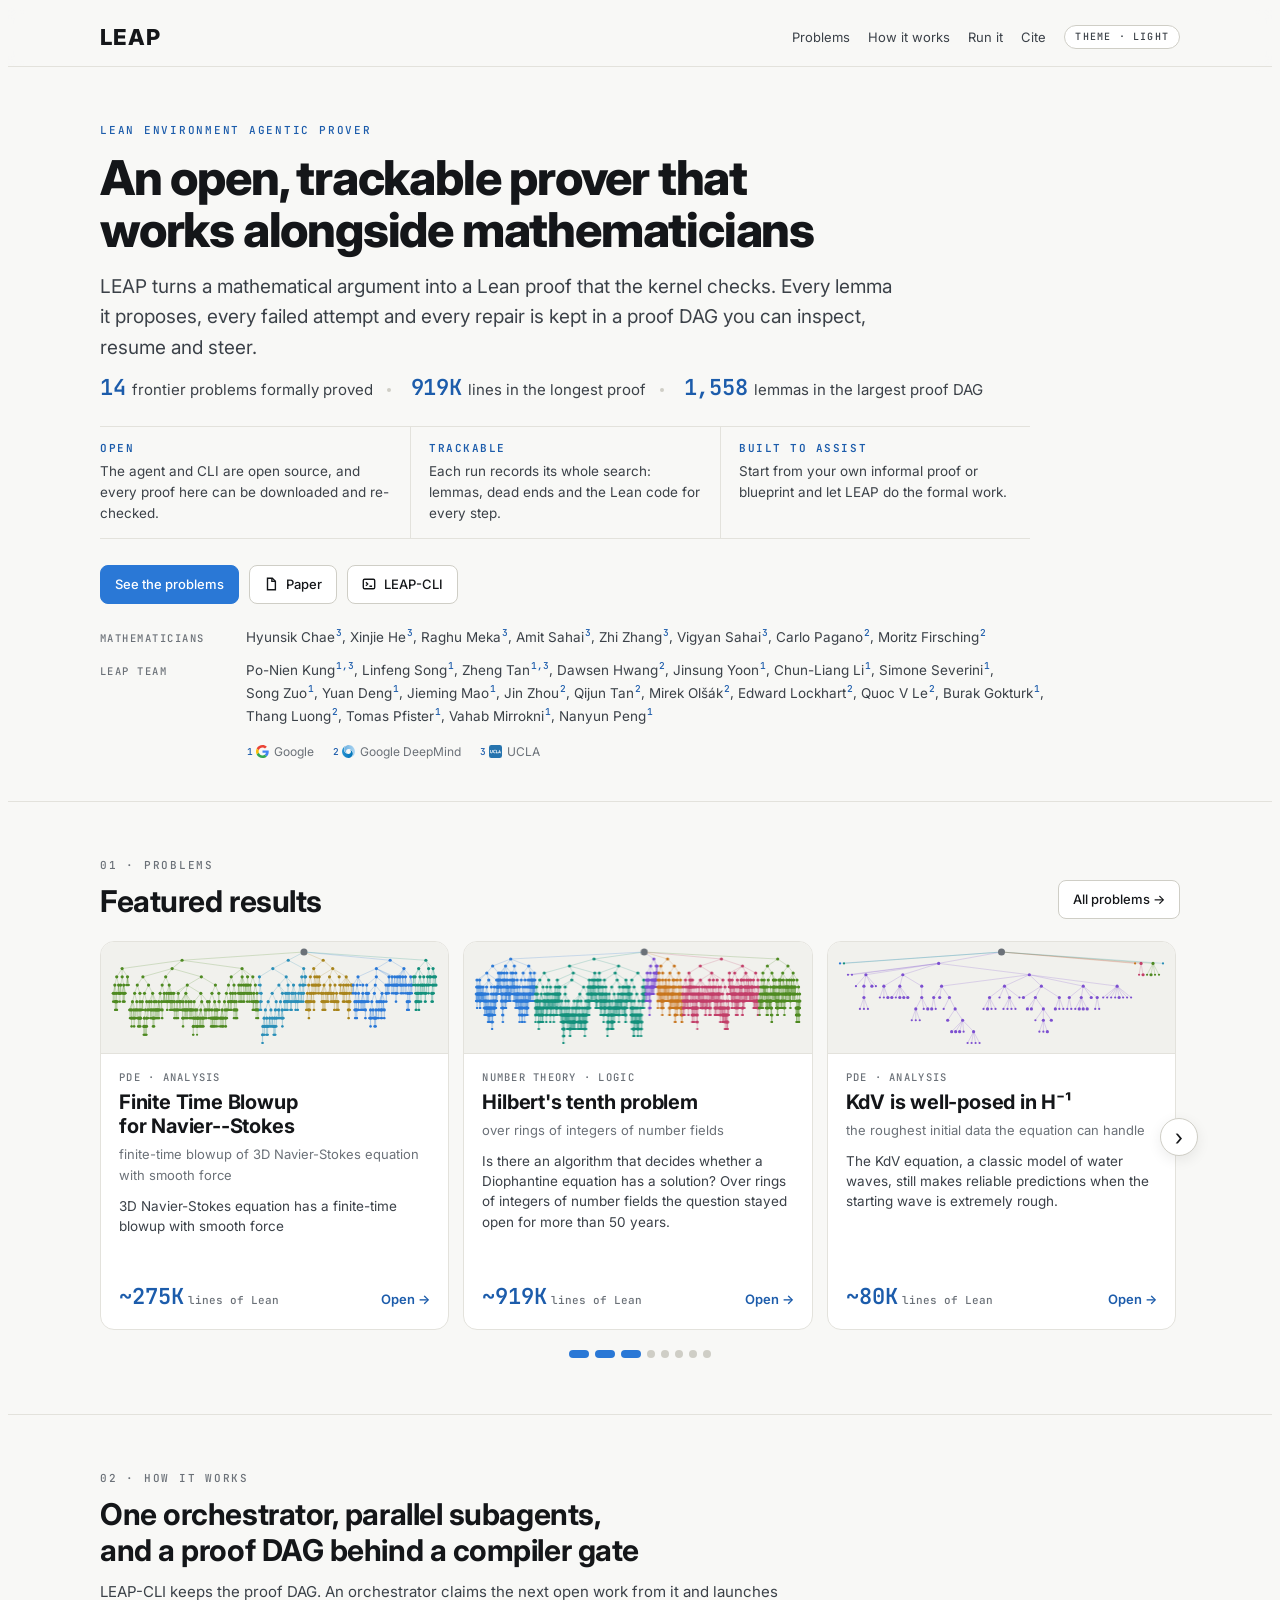
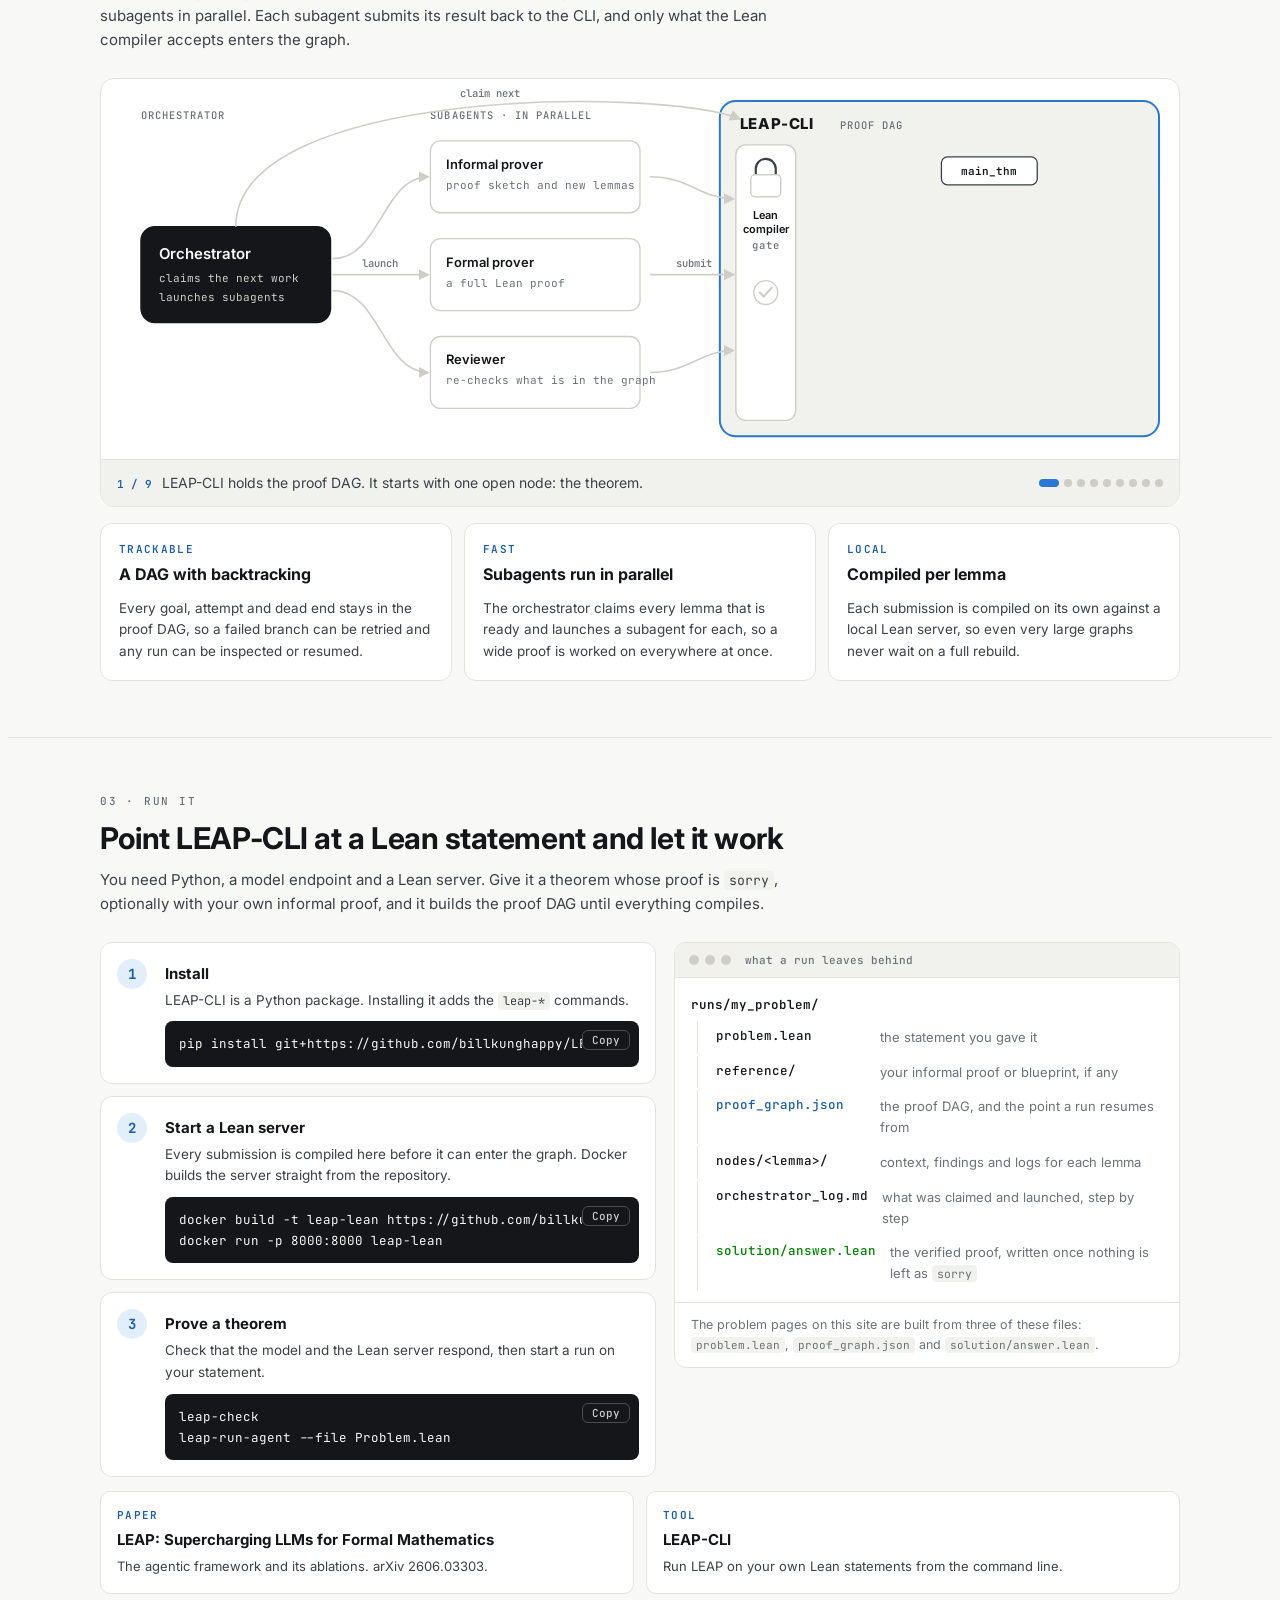
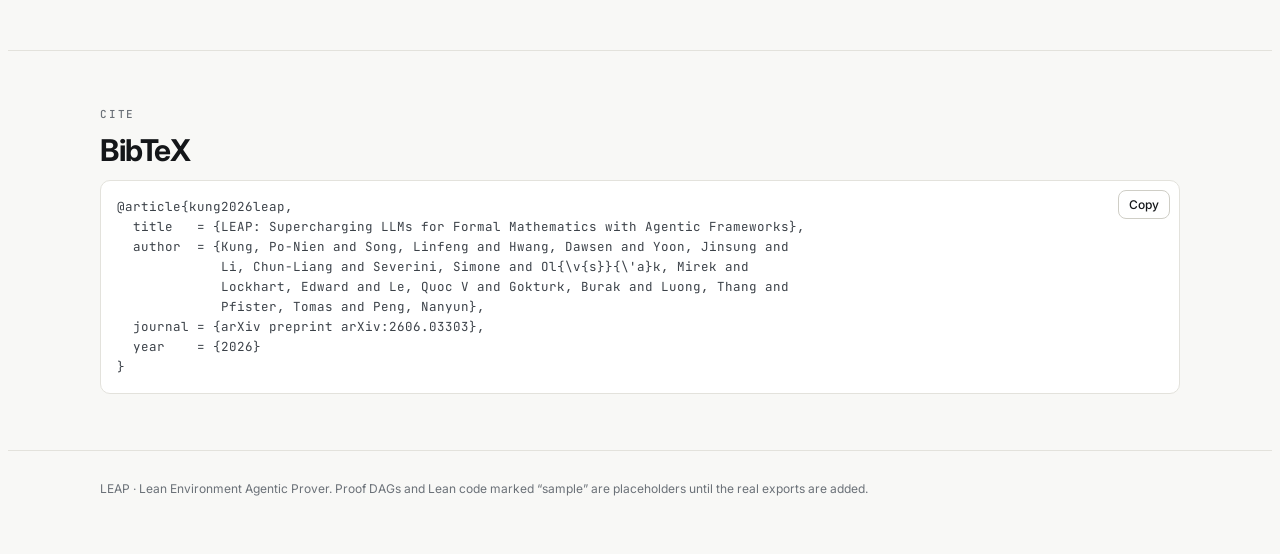
==== commit dd4de82c: "Load informal-proof images relative to the Markdown file Image paths in informal.md (e.g. Navier-Sto" ====
--- a/index.html
+++ b/index.html
@@ -8,7 +8,7 @@
 <link rel="preconnect" href="https://fonts.googleapis.com">
 <link rel="preconnect" href="https://fonts.gstatic.com" crossorigin>
 <link rel="stylesheet" href="https://fonts.googleapis.com/css2?family=Inter:wght@400;500;600;700;800&family=JetBrains+Mono:wght@400;500;600&display=swap">
-<link rel="stylesheet" href="assets/css/site.css?v=20261102.2">
+<link rel="stylesheet" href="assets/css/site.css?v=20261102.3">
 </head>
 <body>
 <header class="nav">
@@ -192,7 +192,7 @@
 </main>
 <footer><div class="wrap">LEAP · Lean Environment Agentic Prover. Proof DAGs and Lean code marked “sample” are placeholders until the real exports are added.</div></footer>
 <div class="pop" id="pop" hidden></div>
-<script src="assets/js/common.js?v=20261102.2"></script>
-<script src="assets/js/home.js?v=20261102.2"></script>
+<script src="assets/js/common.js?v=20261102.3"></script>
+<script src="assets/js/home.js?v=20261102.3"></script>
 </body>
 </html>
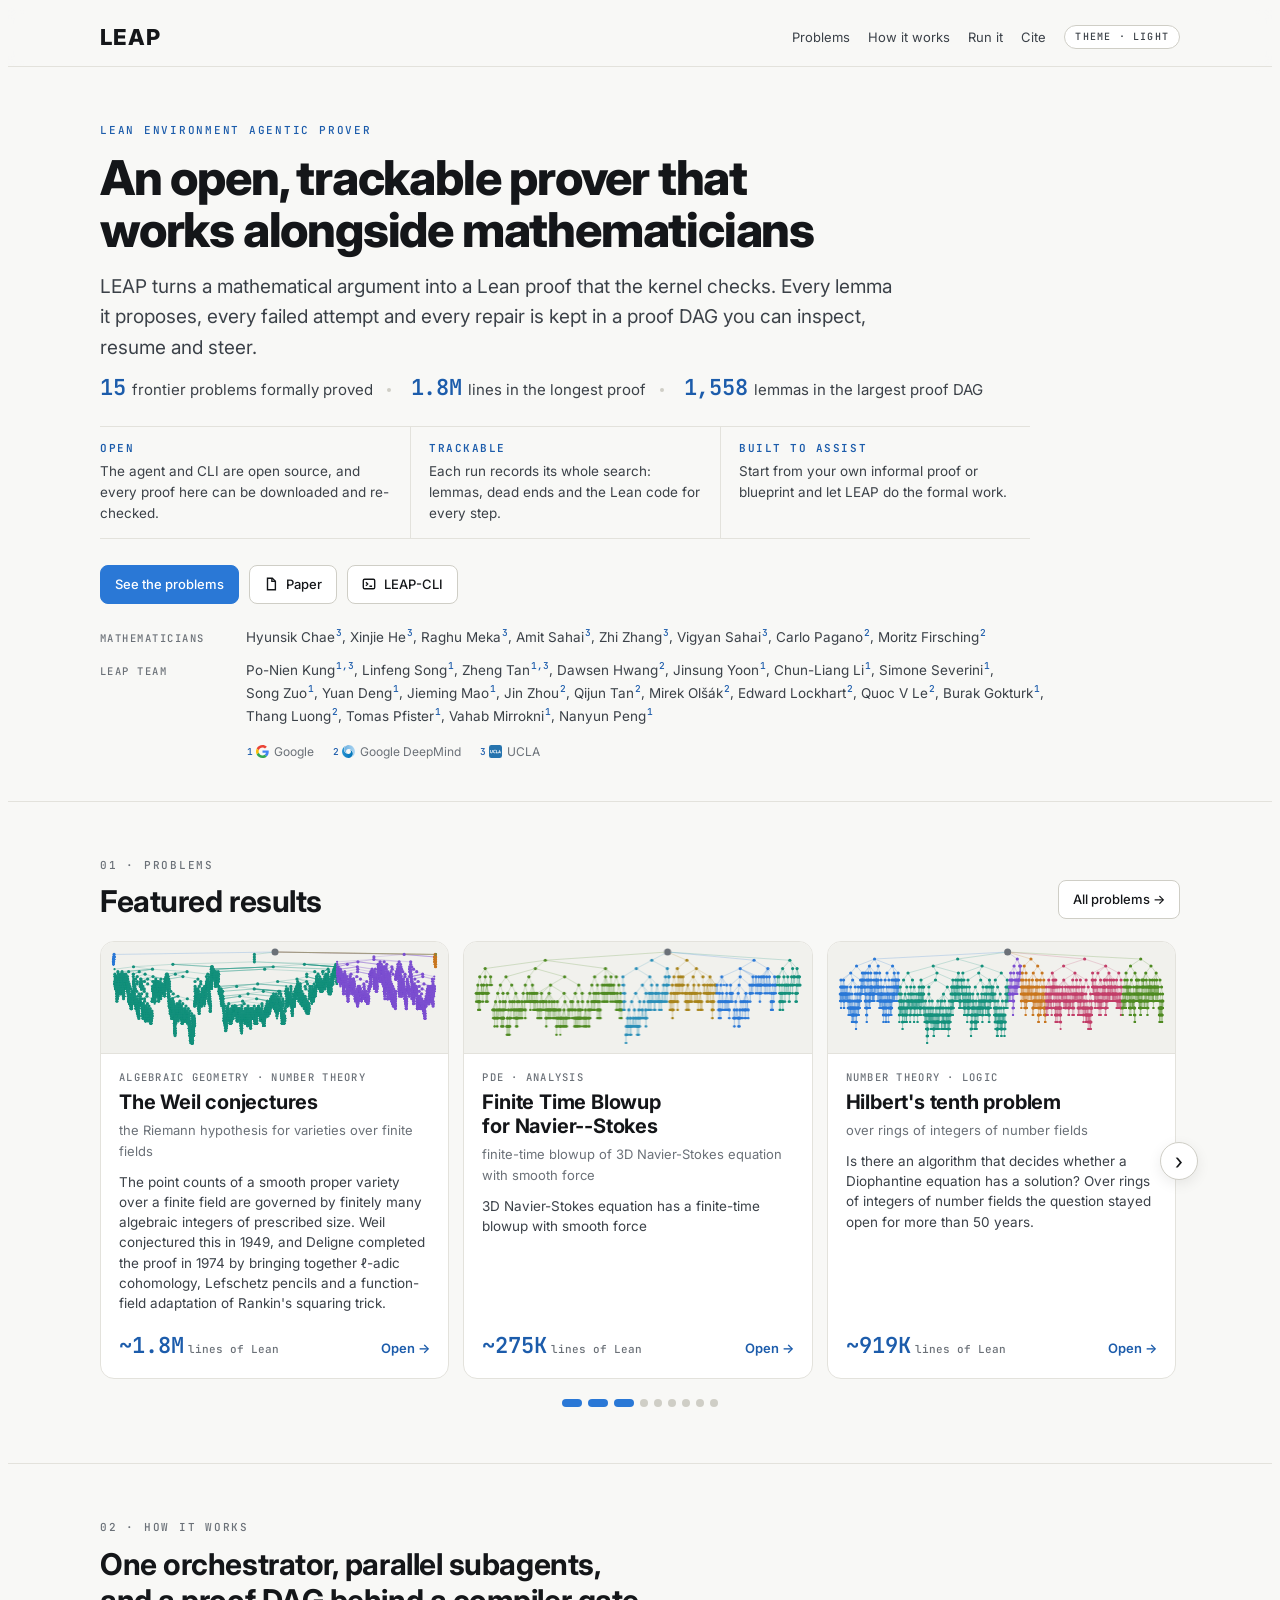
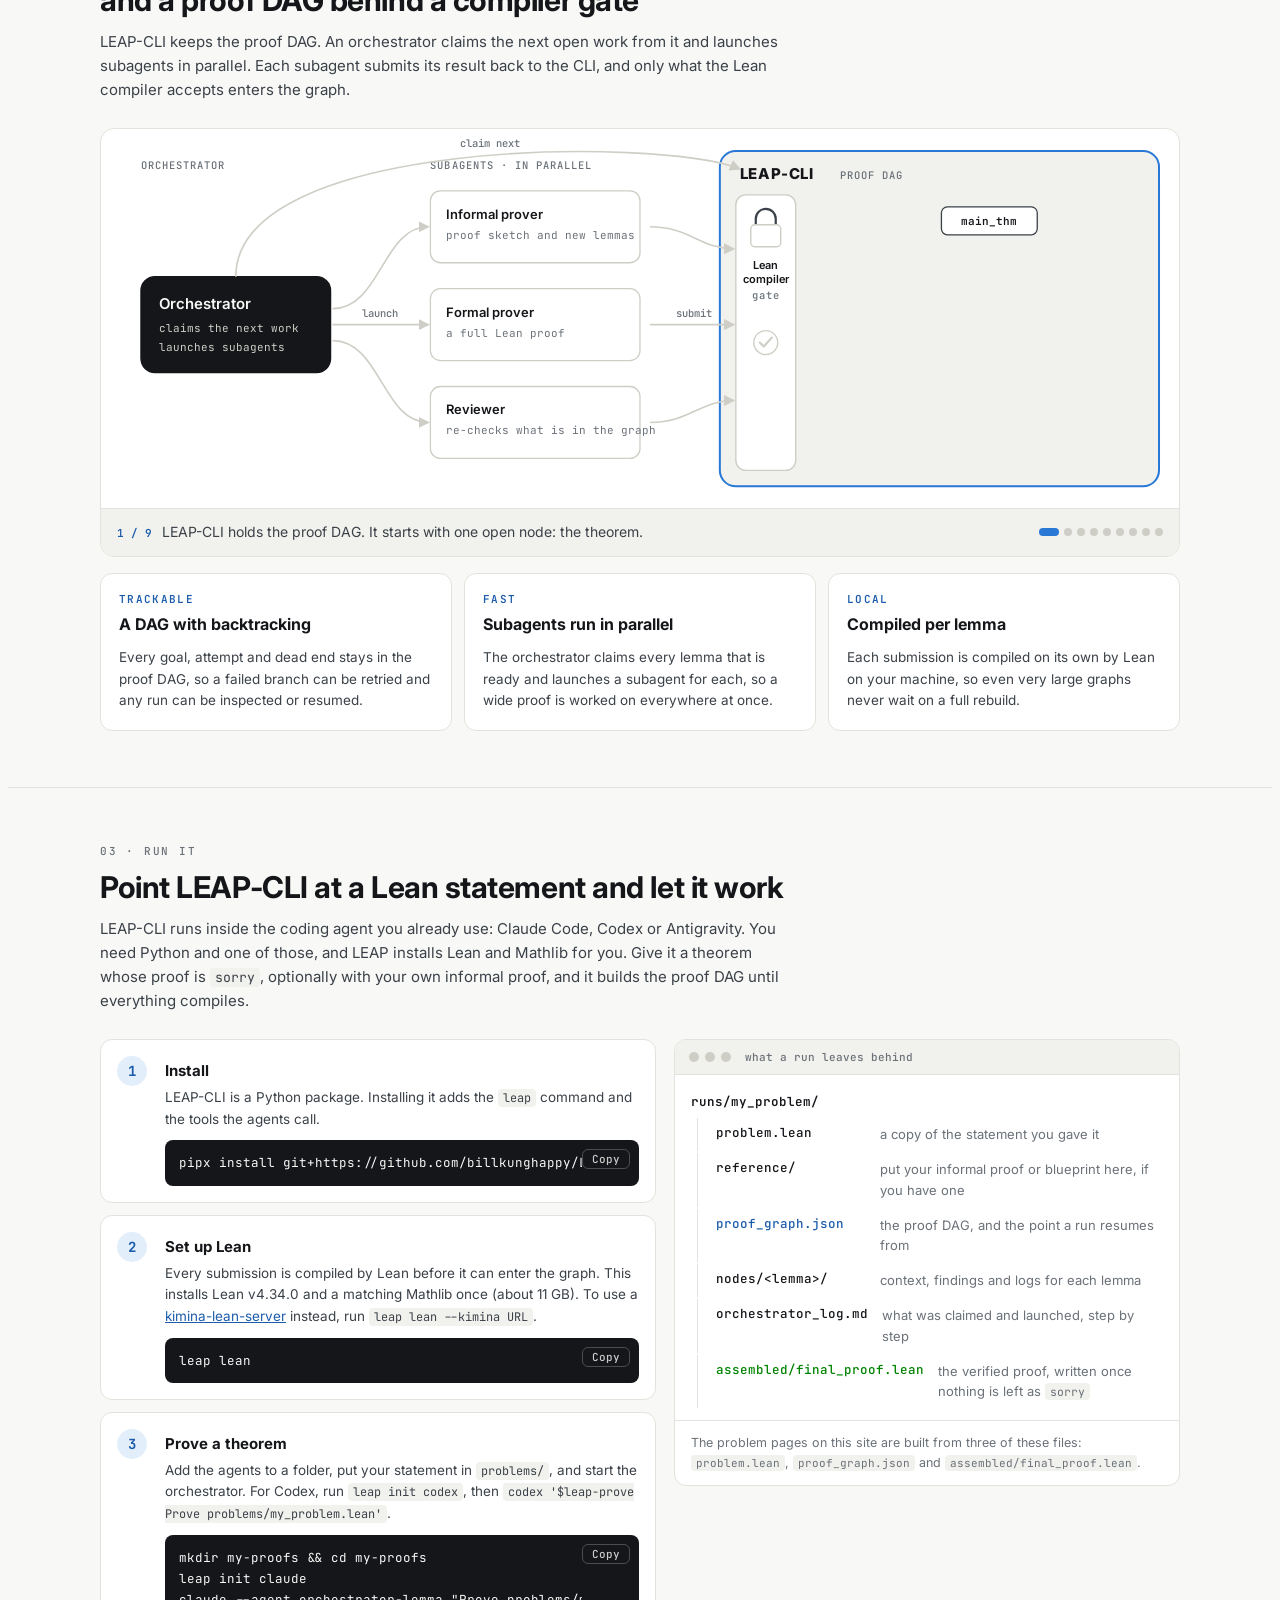
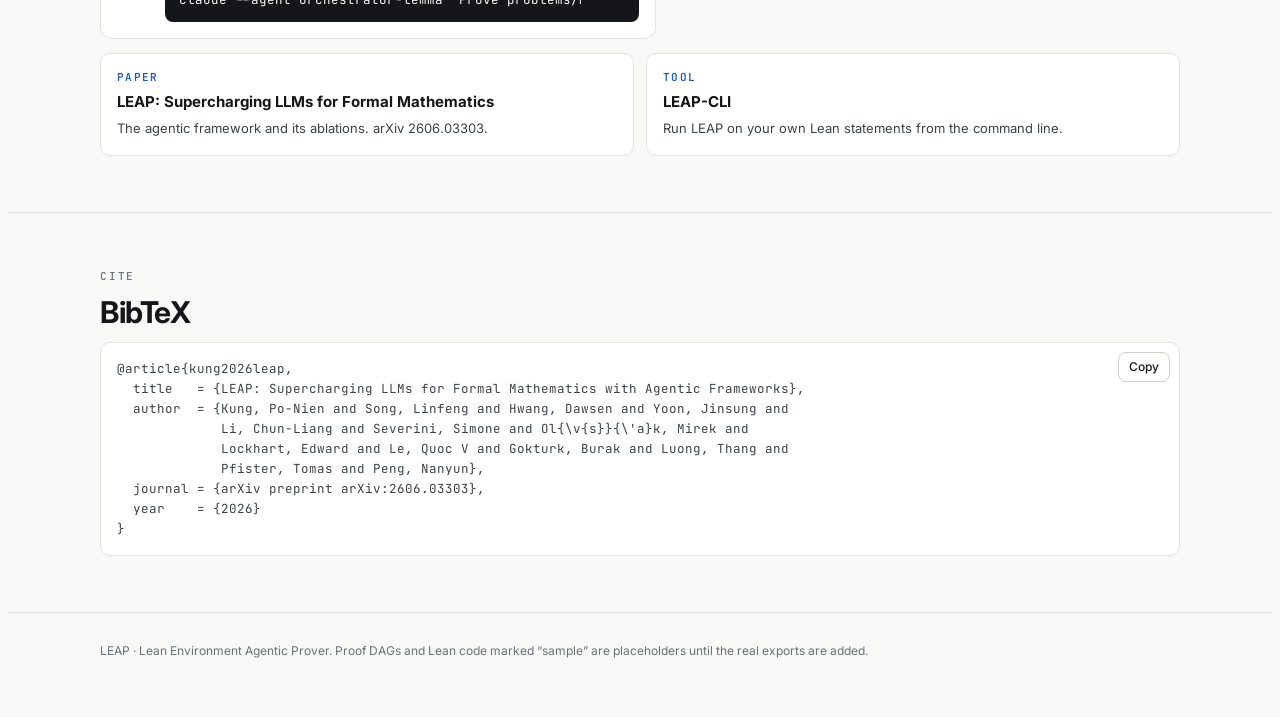
==== commit 62b54524: "Align the Run it section with LEAP-CLI The steps described commands that LEAP-CLI does not have (lea" ====
--- a/index.html
+++ b/index.html
@@ -131,37 +131,37 @@
   <div class="pillars">
     <div class="pillar"><div class="k">Trackable</div><h4>A DAG with backtracking</h4><p>Every goal, attempt and dead end stays in the proof DAG, so a failed branch can be retried and any run can be inspected or resumed.</p></div>
     <div class="pillar"><div class="k">Fast</div><h4>Subagents run in parallel</h4><p>The orchestrator claims every lemma that is ready and launches a subagent for each, so a wide proof is worked on everywhere at once.</p></div>
-    <div class="pillar"><div class="k">Local</div><h4>Compiled per lemma</h4><p>Each submission is compiled on its own against a local Lean server, so even very large graphs never wait on a full rebuild.</p></div>
+    <div class="pillar"><div class="k">Local</div><h4>Compiled per lemma</h4><p>Each submission is compiled on its own by Lean on your machine, so even very large graphs never wait on a full rebuild.</p></div>
   </div>
 </div></section>
 
 <section class="sec" id="run"><div class="wrap">
   <div class="kicker">03 · Run it</div>
   <h2>Point LEAP-CLI at a Lean statement and let it work</h2>
-  <p class="intro">You need Python, a model endpoint and a Lean server. Give it a theorem whose proof is <code>sorry</code>, optionally with your own informal proof, and it builds the proof DAG until everything compiles.</p>
+  <p class="intro">LEAP-CLI runs inside the coding agent you already use: Claude Code, Codex or Antigravity. You need Python and one of those, and LEAP installs Lean and Mathlib for you. Give it a theorem whose proof is <code>sorry</code>, optionally with your own informal proof, and it builds the proof DAG until everything compiles.</p>
   <div class="run2">
     <ol class="rsteps">
-      <li><div class="rn">1</div><div class="rb"><h4>Install</h4><p>LEAP-CLI is a Python package. Installing it adds the <code>leap-*</code> commands.</p>
-        <div class="cmd"><pre>pip install git+https://github.com/billkunghappy/LEAP-CLI.git</pre><button type="button" class="copy" aria-label="Copy command">Copy</button></div></div></li>
-      <li><div class="rn">2</div><div class="rb"><h4>Start a Lean server</h4><p>Every submission is compiled here before it can enter the graph. Docker builds the server straight from the repository.</p>
-        <div class="cmd"><pre>docker build -t leap-lean https://github.com/billkunghappy/LEAP-CLI.git#main:src/leap/interfaces
-docker run -p 8000:8000 leap-lean</pre><button type="button" class="copy" aria-label="Copy command">Copy</button></div></div></li>
-      <li><div class="rn">3</div><div class="rb"><h4>Prove a theorem</h4><p>Check that the model and the Lean server respond, then start a run on your statement.</p>
-        <div class="cmd"><pre>leap-check
-leap-run-agent --file Problem.lean</pre><button type="button" class="copy" aria-label="Copy command">Copy</button></div></div></li>
+      <li><div class="rn">1</div><div class="rb"><h4>Install</h4><p>LEAP-CLI is a Python package. Installing it adds the <code>leap</code> command and the tools the agents call.</p>
+        <div class="cmd"><pre>pipx install git+https://github.com/billkunghappy/LEAP-CLI</pre><button type="button" class="copy" aria-label="Copy command">Copy</button></div></div></li>
+      <li><div class="rn">2</div><div class="rb"><h4>Set up Lean</h4><p>Every submission is compiled by Lean before it can enter the graph. This installs Lean v4.34.0 and a matching Mathlib once (about 11 GB). To use a <a href="https://github.com/project-numina/kimina-lean-server" target="_blank" rel="noopener">kimina-lean-server</a> instead, run <code>leap lean --kimina URL</code>.</p>
+        <div class="cmd"><pre>leap lean</pre><button type="button" class="copy" aria-label="Copy command">Copy</button></div></div></li>
+      <li><div class="rn">3</div><div class="rb"><h4>Prove a theorem</h4><p>Add the agents to a folder, put your statement in <code>problems/</code>, and start the orchestrator. For Codex, run <code>leap init codex</code>, then <code>codex '$leap-prove Prove problems/my_problem.lean'</code>.</p>
+        <div class="cmd"><pre>mkdir my-proofs &amp;&amp; cd my-proofs
+leap init claude
+claude --agent orchestrator-lemma "Prove problems/my_problem.lean"</pre><button type="button" class="copy" aria-label="Copy command">Copy</button></div></div></li>
     </ol>
     <div class="tree">
       <div class="tree-h"><span class="dotr"></span><span class="doty"></span><span class="dotg"></span><span>what a run leaves behind</span></div>
       <ul>
         <li class="d">runs/my_problem/</li>
-        <li><span class="f">problem.lean</span><span class="c">the statement you gave it</span></li>
-        <li><span class="f">reference/</span><span class="c">your informal proof or blueprint, if any</span></li>
+        <li><span class="f">problem.lean</span><span class="c">a copy of the statement you gave it</span></li>
+        <li><span class="f">reference/</span><span class="c">put your informal proof or blueprint here, if you have one</span></li>
         <li><span class="f hl">proof_graph.json</span><span class="c">the proof DAG, and the point a run resumes from</span></li>
         <li><span class="f">nodes/&lt;lemma&gt;/</span><span class="c">context, findings and logs for each lemma</span></li>
         <li><span class="f">orchestrator_log.md</span><span class="c">what was claimed and launched, step by step</span></li>
-        <li><span class="f ok">solution/answer.lean</span><span class="c">the verified proof, written once nothing is left as <code>sorry</code></span></li>
+        <li><span class="f ok">assembled/final_proof.lean</span><span class="c">the verified proof, written once nothing is left as <code>sorry</code></span></li>
       </ul>
-      <p class="tree-f">The problem pages on this site are built from three of these files: <code>problem.lean</code>, <code>proof_graph.json</code> and <code>solution/answer.lean</code>.</p>
+      <p class="tree-f">The problem pages on this site are built from three of these files: <code>problem.lean</code>, <code>proof_graph.json</code> and <code>assembled/final_proof.lean</code>.</p>
     </div>
   </div>
   <div class="tracks">
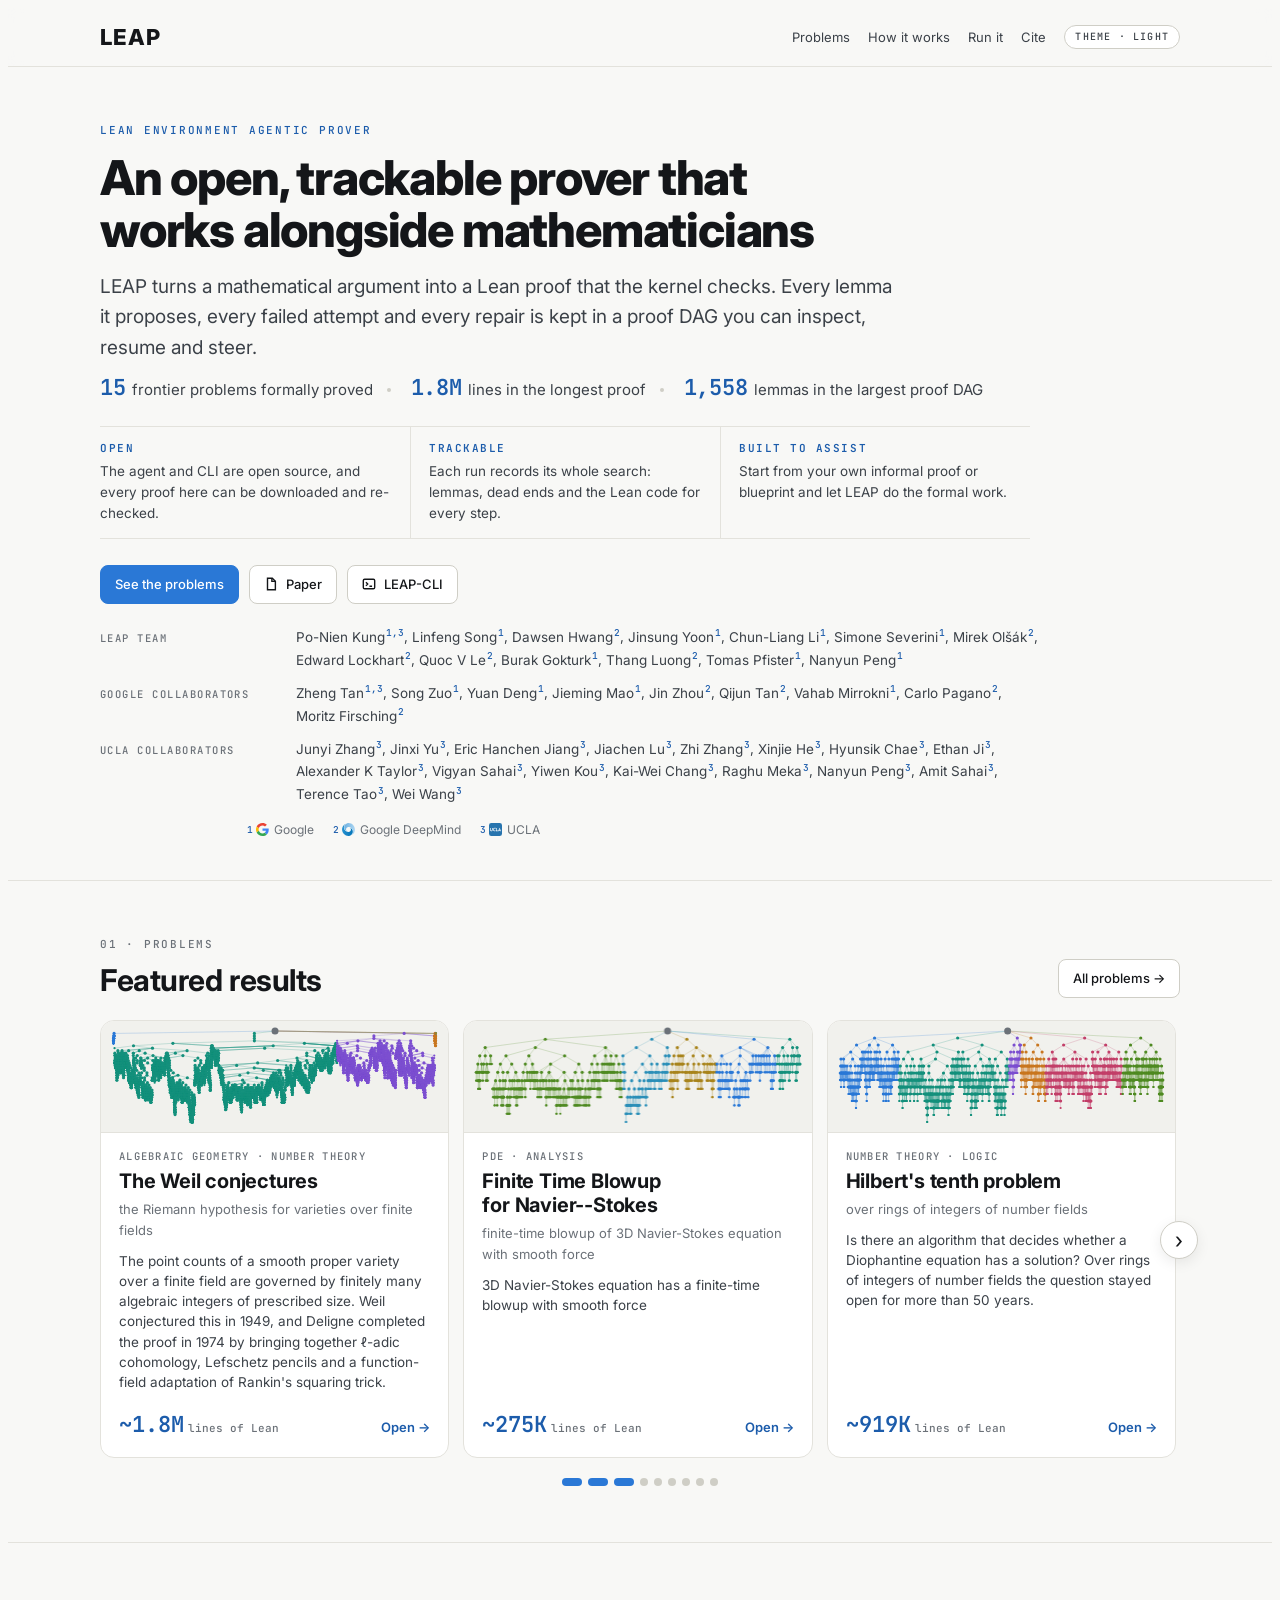
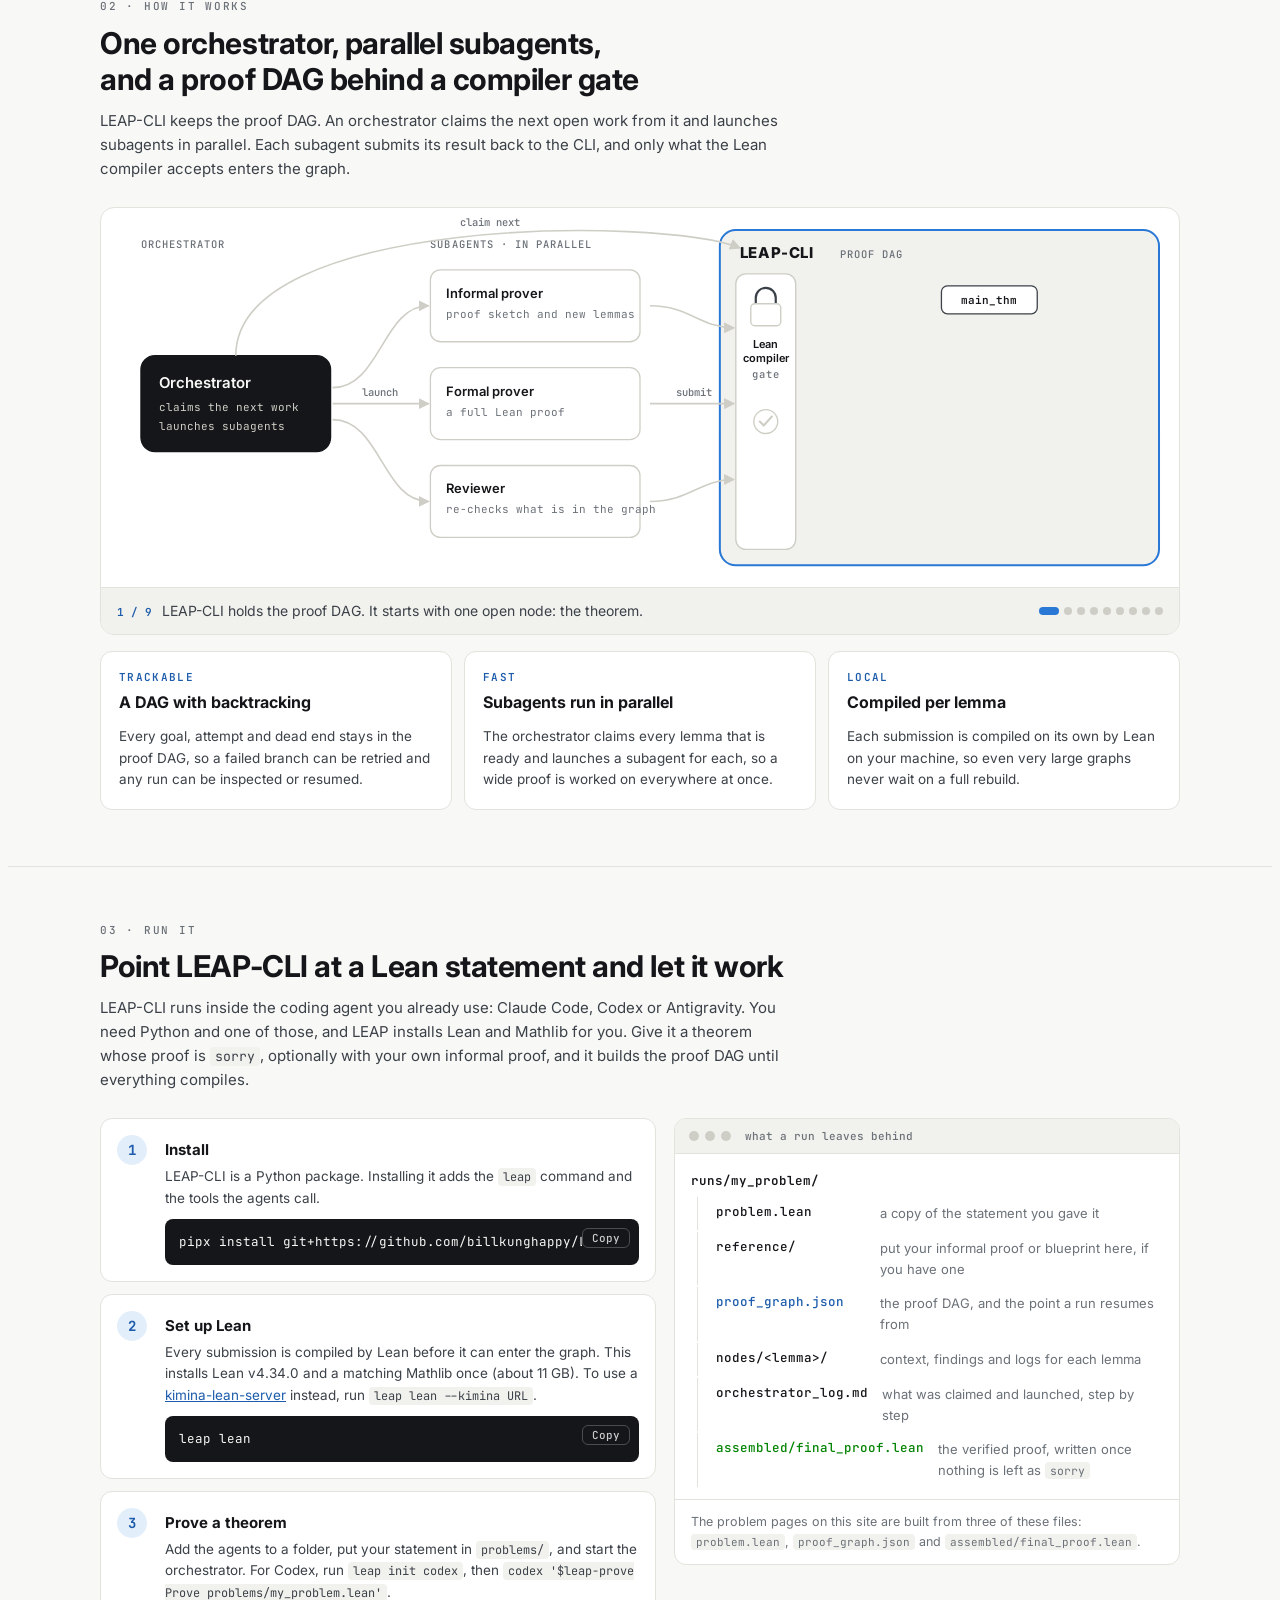
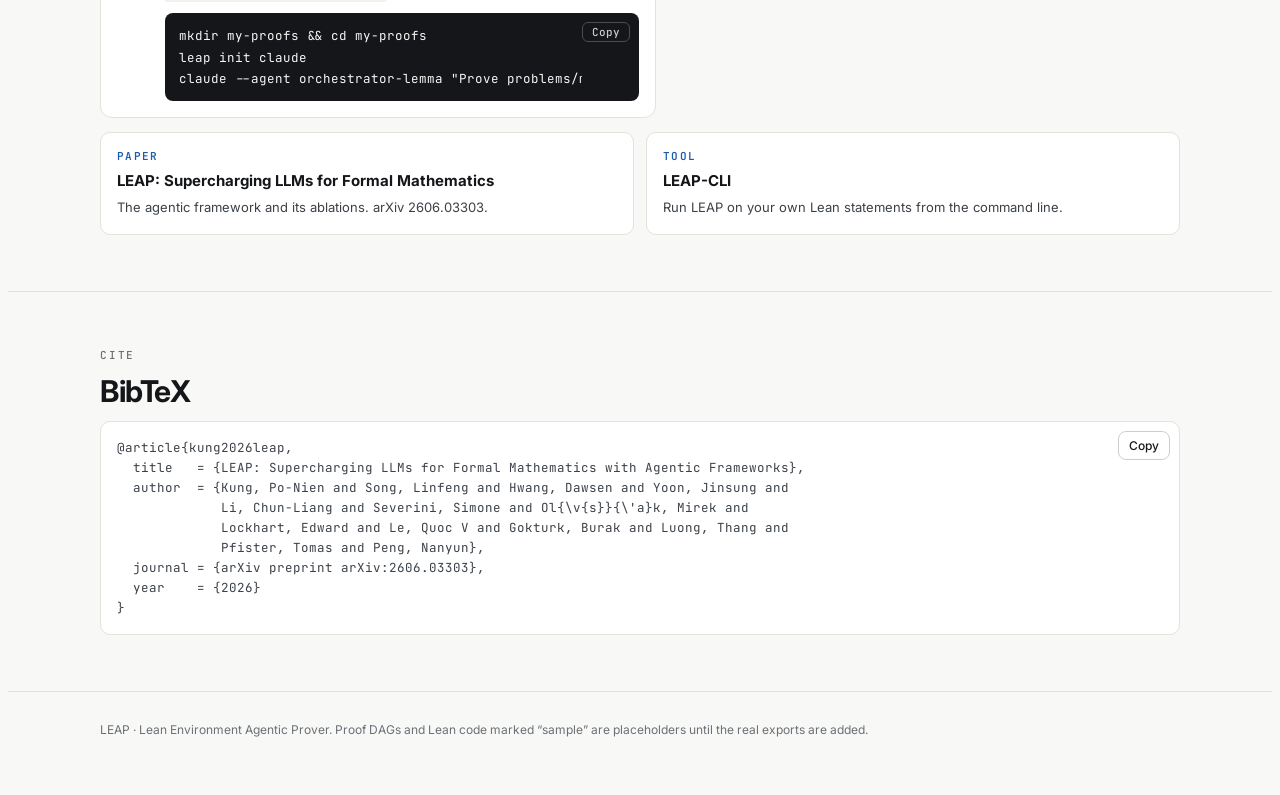
==== commit 82b13f7f: "Split author list into LEAP team, Google, and UCLA collaborators - LEAP team: paper authors only, in" ====
--- a/index.html
+++ b/index.html
@@ -8,7 +8,7 @@
 <link rel="preconnect" href="https://fonts.googleapis.com">
 <link rel="preconnect" href="https://fonts.gstatic.com" crossorigin>
 <link rel="stylesheet" href="https://fonts.googleapis.com/css2?family=Inter:wght@400;500;600;700;800&family=JetBrains+Mono:wght@400;500;600&display=swap">
-<link rel="stylesheet" href="assets/css/site.css?v=20261102.3">
+<link rel="stylesheet" href="assets/css/site.css?v=20261113.1">
 </head>
 <body>
 <header class="nav">
@@ -44,8 +44,9 @@
     <a class="btn" href="https://github.com/billkunghappy/LEAP-CLI" target="_blank" rel="noopener"><svg viewBox="0 0 16 16" fill="none" stroke="currentColor" stroke-width="1.6"><rect x="1.5" y="2.5" width="13" height="11" rx="1.5"/><path d="m4.5 6 2 2-2 2M8.5 10.5h3"/></svg>LEAP-CLI</a>
   </div>
   <div class="people">
-    <div class="prow2"><span class="plabel">Mathematicians</span><p><span class="pn">Hyunsik Chae<sup>3</sup></span>, <span class="pn">Xinjie He<sup>3</sup></span>, <span class="pn">Raghu Meka<sup>3</sup></span>, <span class="pn">Amit Sahai<sup>3</sup></span>, <span class="pn">Zhi Zhang<sup>3</sup></span>, <span class="pn">Vigyan Sahai<sup>3</sup></span>, <span class="pn">Carlo Pagano<sup>2</sup></span>, <span class="pn">Moritz Firsching<sup>2</sup></span></p></div>
-    <div class="prow2"><span class="plabel">LEAP team</span><p><span class="pn">Po-Nien Kung<sup>1,3</sup></span>, <span class="pn">Linfeng Song<sup>1</sup></span>, <span class="pn">Zheng Tan<sup>1,3</sup></span>, <span class="pn">Dawsen Hwang<sup>2</sup></span>, <span class="pn">Jinsung Yoon<sup>1</sup></span>, <span class="pn">Chun-Liang Li<sup>1</sup></span>, <span class="pn">Simone Severini<sup>1</sup></span>, <span class="pn">Song Zuo<sup>1</sup></span>, <span class="pn">Yuan Deng<sup>1</sup></span>, <span class="pn">Jieming Mao<sup>1</sup></span>, <span class="pn">Jin Zhou<sup>2</sup></span>, <span class="pn">Qijun Tan<sup>2</sup></span>, <span class="pn">Mirek Olšák<sup>2</sup></span>, <span class="pn">Edward Lockhart<sup>2</sup></span>, <span class="pn">Quoc V Le<sup>2</sup></span>, <span class="pn">Burak Gokturk<sup>1</sup></span>, <span class="pn">Thang Luong<sup>2</sup></span>, <span class="pn">Tomas Pfister<sup>1</sup></span>, <span class="pn">Vahab Mirrokni<sup>1</sup></span>, <span class="pn">Nanyun Peng<sup>1</sup></span></p></div>
+    <div class="prow2"><span class="plabel">LEAP team</span><p><span class="pn">Po-Nien Kung<sup>1,3</sup></span>, <span class="pn">Linfeng Song<sup>1</sup></span>, <span class="pn">Dawsen Hwang<sup>2</sup></span>, <span class="pn">Jinsung Yoon<sup>1</sup></span>, <span class="pn">Chun-Liang Li<sup>1</sup></span>, <span class="pn">Simone Severini<sup>1</sup></span>, <span class="pn">Mirek Olšák<sup>2</sup></span>, <span class="pn">Edward Lockhart<sup>2</sup></span>, <span class="pn">Quoc V Le<sup>2</sup></span>, <span class="pn">Burak Gokturk<sup>1</sup></span>, <span class="pn">Thang Luong<sup>2</sup></span>, <span class="pn">Tomas Pfister<sup>1</sup></span>, <span class="pn">Nanyun Peng<sup>1</sup></span></p></div>
+    <div class="prow2"><span class="plabel">Google Collaborators</span><p><span class="pn">Zheng Tan<sup>1,3</sup></span>, <span class="pn">Song Zuo<sup>1</sup></span>, <span class="pn">Yuan Deng<sup>1</sup></span>, <span class="pn">Jieming Mao<sup>1</sup></span>, <span class="pn">Jin Zhou<sup>2</sup></span>, <span class="pn">Qijun Tan<sup>2</sup></span>, <span class="pn">Vahab Mirrokni<sup>1</sup></span>, <span class="pn">Carlo Pagano<sup>2</sup></span>, <span class="pn">Moritz Firsching<sup>2</sup></span></p></div>
+    <div class="prow2"><span class="plabel">UCLA Collaborators</span><p><span class="pn">Junyi Zhang<sup>3</sup></span>, <span class="pn">Jinxi Yu<sup>3</sup></span>, <span class="pn">Eric Hanchen Jiang<sup>3</sup></span>, <span class="pn">Jiachen Lu<sup>3</sup></span>, <span class="pn">Zhi Zhang<sup>3</sup></span>, <span class="pn">Xinjie He<sup>3</sup></span>, <span class="pn">Hyunsik Chae<sup>3</sup></span>, <span class="pn">Ethan Ji<sup>3</sup></span>, <span class="pn">Alexander K Taylor<sup>3</sup></span>, <span class="pn">Vigyan Sahai<sup>3</sup></span>, <span class="pn">Yiwen Kou<sup>3</sup></span>, <span class="pn">Kai-Wei Chang<sup>3</sup></span>, <span class="pn">Raghu Meka<sup>3</sup></span>, <span class="pn">Nanyun Peng<sup>3</sup></span>, <span class="pn">Amit Sahai<sup>3</sup></span>, <span class="pn">Terence Tao<sup>3</sup></span>, <span class="pn">Wei Wang<sup>3</sup></span></p></div>
     <ol class="affils"><li><sup>1</sup><img src="assets/logos/google.svg" alt="">Google</li><li><sup>2</sup><img src="assets/logos/deepmind.svg" alt="" onerror="this.remove()">Google DeepMind</li><li><sup>3</sup><img src="assets/logos/ucla.svg" alt="">UCLA</li></ol>
   </div></div>
 
--- a/assets/css/site.css
+++ b/assets/css/site.css
@@ -410,7 +410,7 @@
 
 /* people */
 .people{display:grid;gap:10px;max-width:64em;margin-top:6px}
-.prow2{display:grid;grid-template-columns:130px minmax(0,1fr);gap:16px;align-items:baseline}
+.prow2{display:grid;grid-template-columns:180px minmax(0,1fr);gap:16px;align-items:baseline}
 @media (max-width:640px){.prow2{grid-template-columns:1fr;gap:2px}}
 .plabel{font:500 10.5px var(--mono);letter-spacing:.14em;text-transform:uppercase;color:var(--muted)}
 .prow2 p{margin:0;font-size:13.5px;line-height:1.7;color:var(--ink-2)}
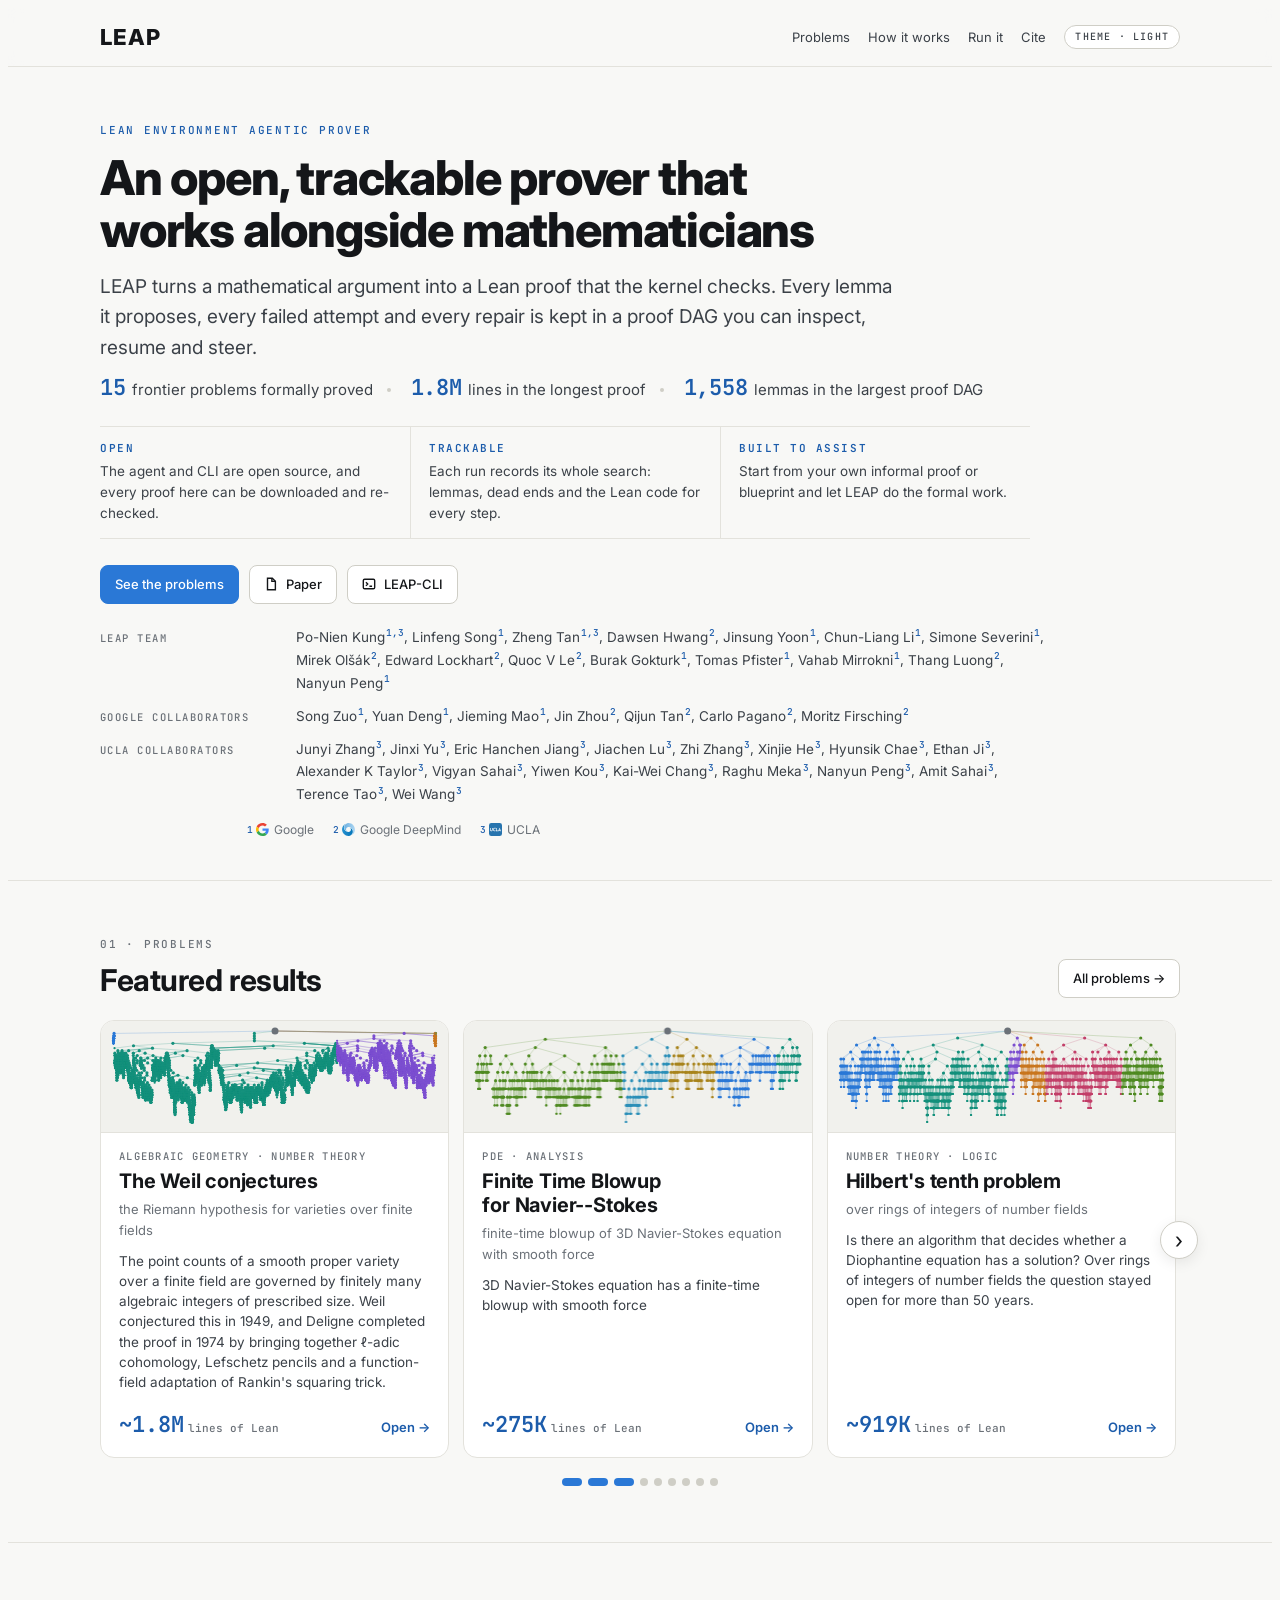
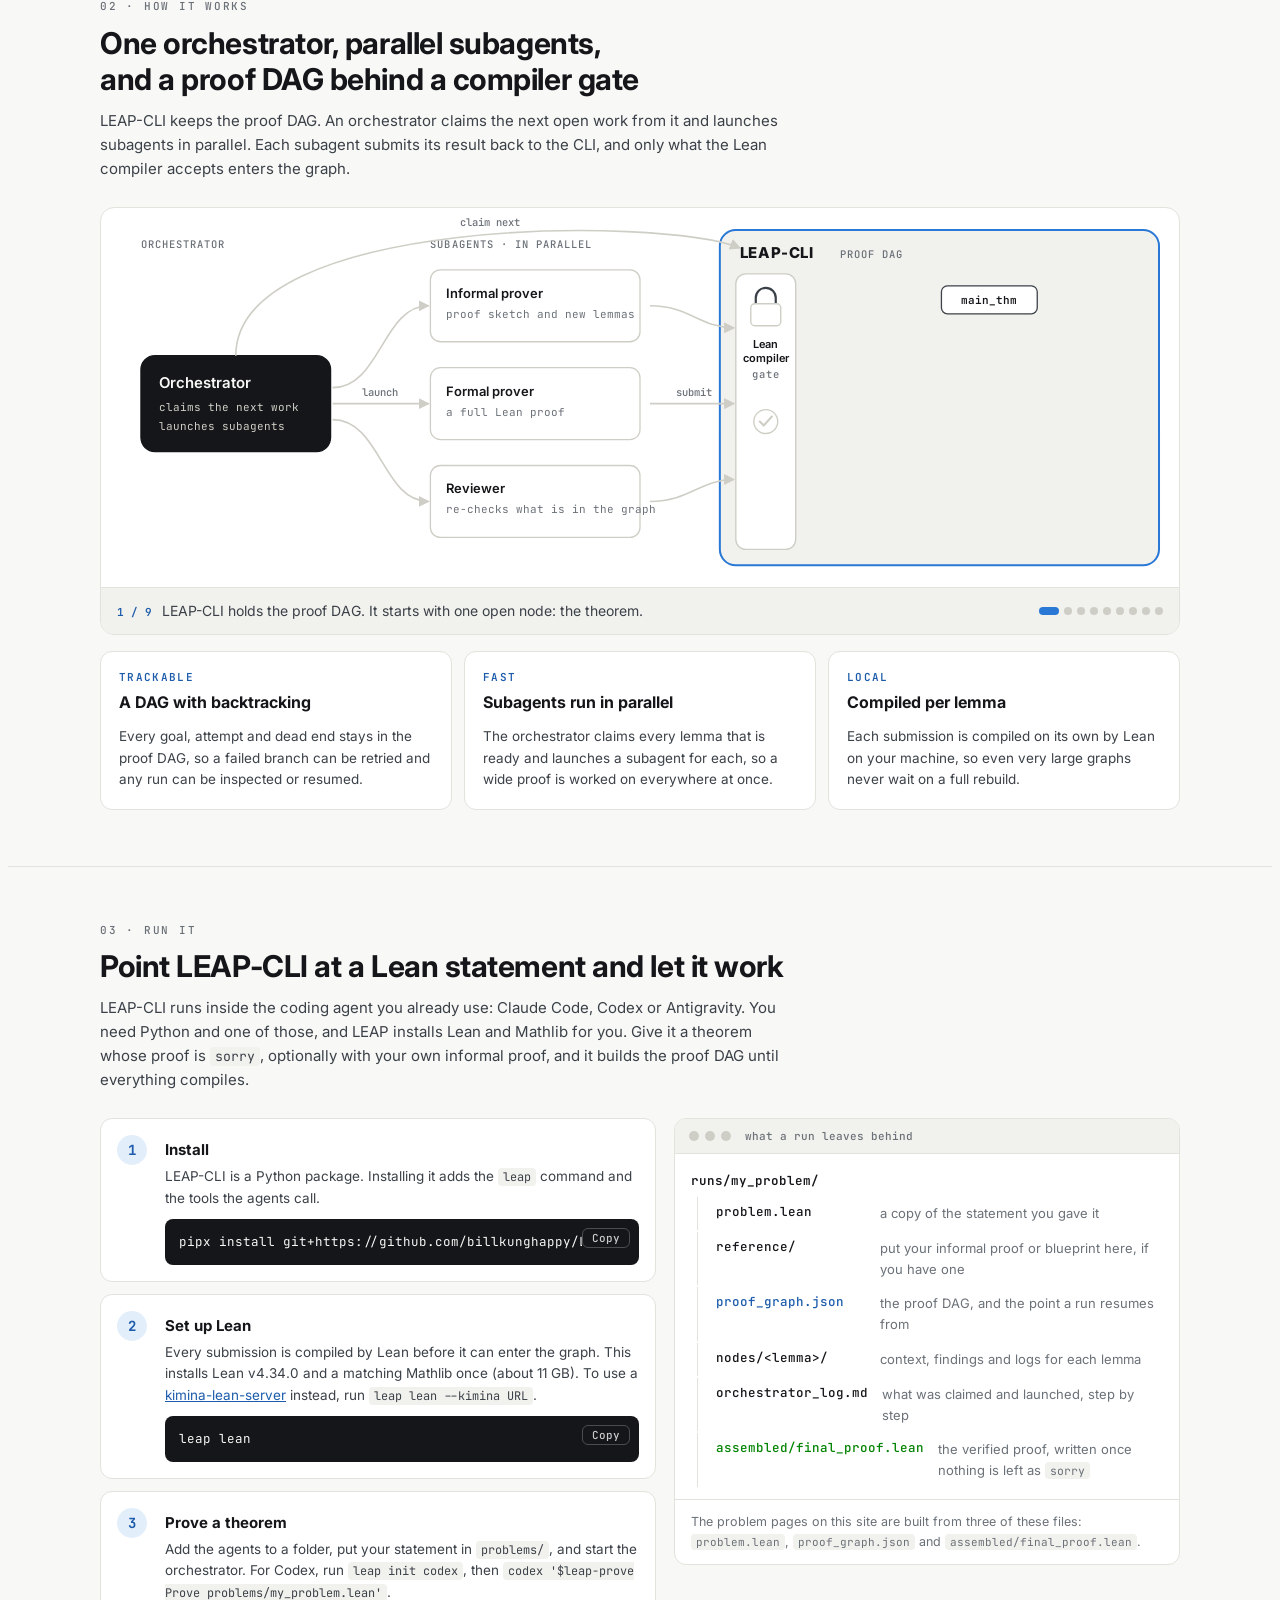
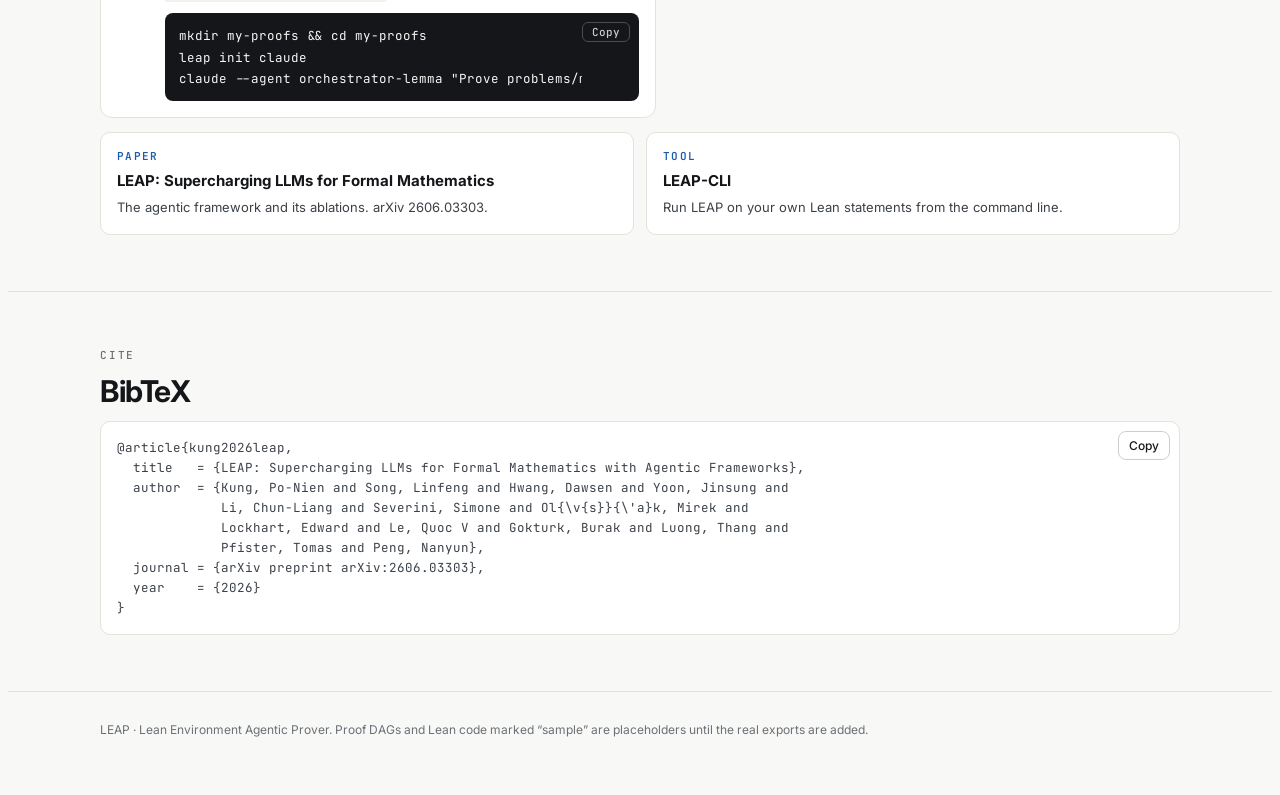
==== commit cfae6646: "Reorder LEAP team; move Zheng Tan and Vahab Mirrokni into it Co-Authored-By: Claude Opus 5.5 <norepl" ====
--- a/index.html
+++ b/index.html
@@ -44,8 +44,8 @@
     <a class="btn" href="https://github.com/billkunghappy/LEAP-CLI" target="_blank" rel="noopener"><svg viewBox="0 0 16 16" fill="none" stroke="currentColor" stroke-width="1.6"><rect x="1.5" y="2.5" width="13" height="11" rx="1.5"/><path d="m4.5 6 2 2-2 2M8.5 10.5h3"/></svg>LEAP-CLI</a>
   </div>
   <div class="people">
-    <div class="prow2"><span class="plabel">LEAP team</span><p><span class="pn">Po-Nien Kung<sup>1,3</sup></span>, <span class="pn">Linfeng Song<sup>1</sup></span>, <span class="pn">Dawsen Hwang<sup>2</sup></span>, <span class="pn">Jinsung Yoon<sup>1</sup></span>, <span class="pn">Chun-Liang Li<sup>1</sup></span>, <span class="pn">Simone Severini<sup>1</sup></span>, <span class="pn">Mirek Olšák<sup>2</sup></span>, <span class="pn">Edward Lockhart<sup>2</sup></span>, <span class="pn">Quoc V Le<sup>2</sup></span>, <span class="pn">Burak Gokturk<sup>1</sup></span>, <span class="pn">Thang Luong<sup>2</sup></span>, <span class="pn">Tomas Pfister<sup>1</sup></span>, <span class="pn">Nanyun Peng<sup>1</sup></span></p></div>
-    <div class="prow2"><span class="plabel">Google Collaborators</span><p><span class="pn">Zheng Tan<sup>1,3</sup></span>, <span class="pn">Song Zuo<sup>1</sup></span>, <span class="pn">Yuan Deng<sup>1</sup></span>, <span class="pn">Jieming Mao<sup>1</sup></span>, <span class="pn">Jin Zhou<sup>2</sup></span>, <span class="pn">Qijun Tan<sup>2</sup></span>, <span class="pn">Vahab Mirrokni<sup>1</sup></span>, <span class="pn">Carlo Pagano<sup>2</sup></span>, <span class="pn">Moritz Firsching<sup>2</sup></span></p></div>
+    <div class="prow2"><span class="plabel">LEAP team</span><p><span class="pn">Po-Nien Kung<sup>1,3</sup></span>, <span class="pn">Linfeng Song<sup>1</sup></span>, <span class="pn">Zheng Tan<sup>1,3</sup></span>, <span class="pn">Dawsen Hwang<sup>2</sup></span>, <span class="pn">Jinsung Yoon<sup>1</sup></span>, <span class="pn">Chun-Liang Li<sup>1</sup></span>, <span class="pn">Simone Severini<sup>1</sup></span>, <span class="pn">Mirek Olšák<sup>2</sup></span>, <span class="pn">Edward Lockhart<sup>2</sup></span>, <span class="pn">Quoc V Le<sup>2</sup></span>, <span class="pn">Burak Gokturk<sup>1</sup></span>, <span class="pn">Tomas Pfister<sup>1</sup></span>, <span class="pn">Vahab Mirrokni<sup>1</sup></span>, <span class="pn">Thang Luong<sup>2</sup></span>, <span class="pn">Nanyun Peng<sup>1</sup></span></p></div>
+    <div class="prow2"><span class="plabel">Google Collaborators</span><p><span class="pn">Song Zuo<sup>1</sup></span>, <span class="pn">Yuan Deng<sup>1</sup></span>, <span class="pn">Jieming Mao<sup>1</sup></span>, <span class="pn">Jin Zhou<sup>2</sup></span>, <span class="pn">Qijun Tan<sup>2</sup></span>, <span class="pn">Carlo Pagano<sup>2</sup></span>, <span class="pn">Moritz Firsching<sup>2</sup></span></p></div>
     <div class="prow2"><span class="plabel">UCLA Collaborators</span><p><span class="pn">Junyi Zhang<sup>3</sup></span>, <span class="pn">Jinxi Yu<sup>3</sup></span>, <span class="pn">Eric Hanchen Jiang<sup>3</sup></span>, <span class="pn">Jiachen Lu<sup>3</sup></span>, <span class="pn">Zhi Zhang<sup>3</sup></span>, <span class="pn">Xinjie He<sup>3</sup></span>, <span class="pn">Hyunsik Chae<sup>3</sup></span>, <span class="pn">Ethan Ji<sup>3</sup></span>, <span class="pn">Alexander K Taylor<sup>3</sup></span>, <span class="pn">Vigyan Sahai<sup>3</sup></span>, <span class="pn">Yiwen Kou<sup>3</sup></span>, <span class="pn">Kai-Wei Chang<sup>3</sup></span>, <span class="pn">Raghu Meka<sup>3</sup></span>, <span class="pn">Nanyun Peng<sup>3</sup></span>, <span class="pn">Amit Sahai<sup>3</sup></span>, <span class="pn">Terence Tao<sup>3</sup></span>, <span class="pn">Wei Wang<sup>3</sup></span></p></div>
     <ol class="affils"><li><sup>1</sup><img src="assets/logos/google.svg" alt="">Google</li><li><sup>2</sup><img src="assets/logos/deepmind.svg" alt="" onerror="this.remove()">Google DeepMind</li><li><sup>3</sup><img src="assets/logos/ucla.svg" alt="">UCLA</li></ol>
   </div></div>
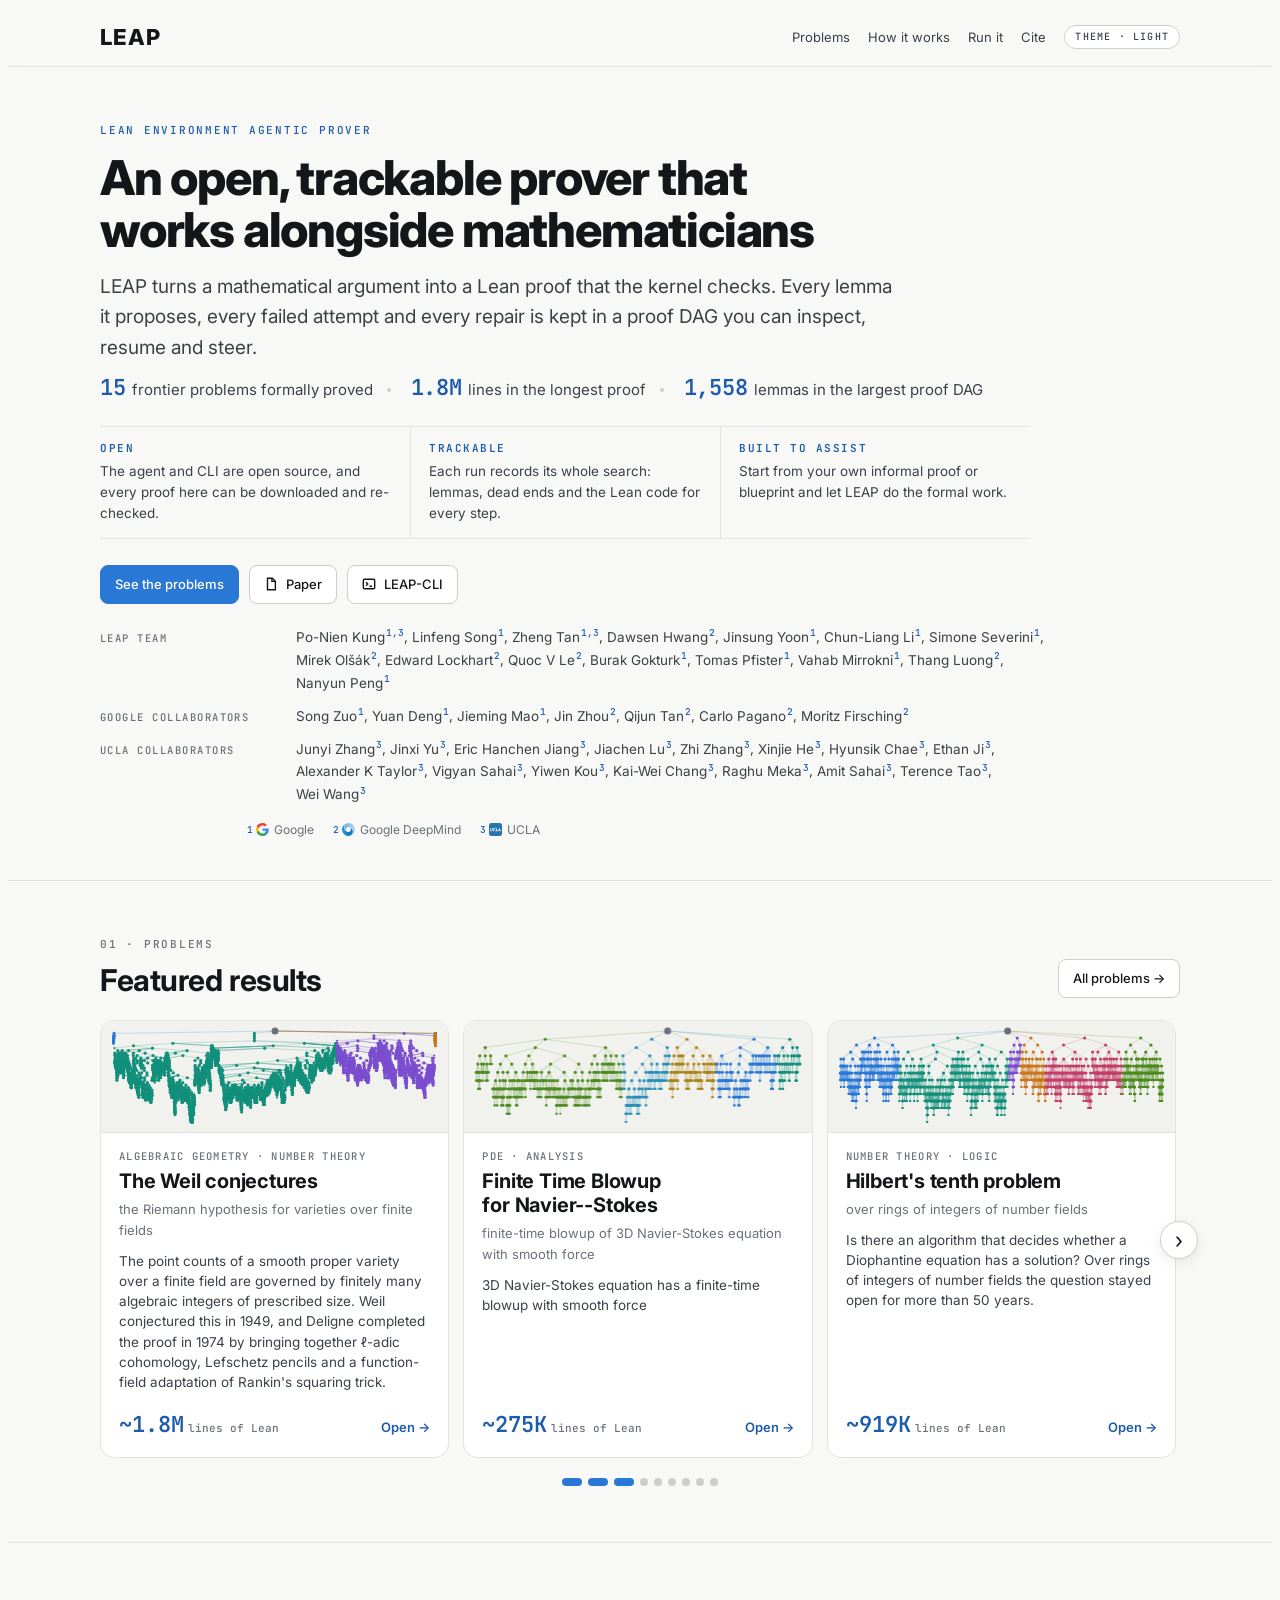
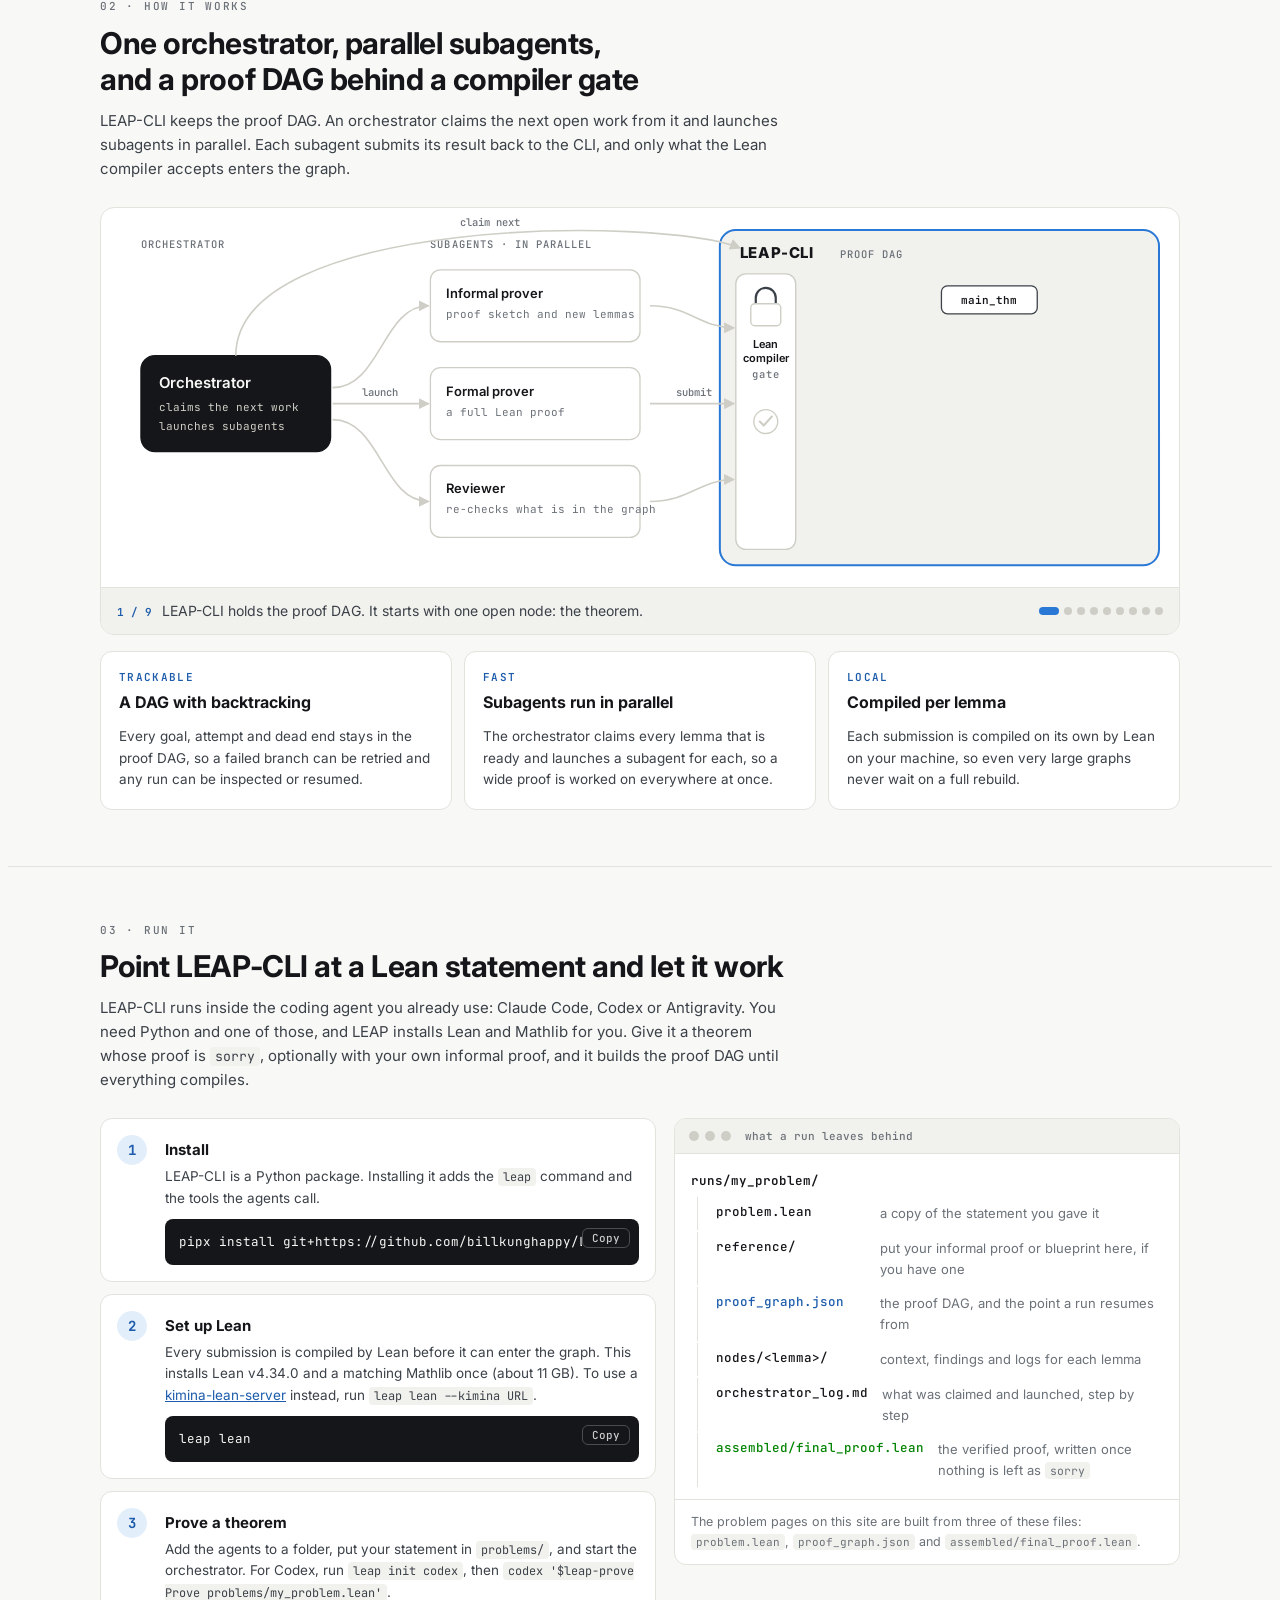
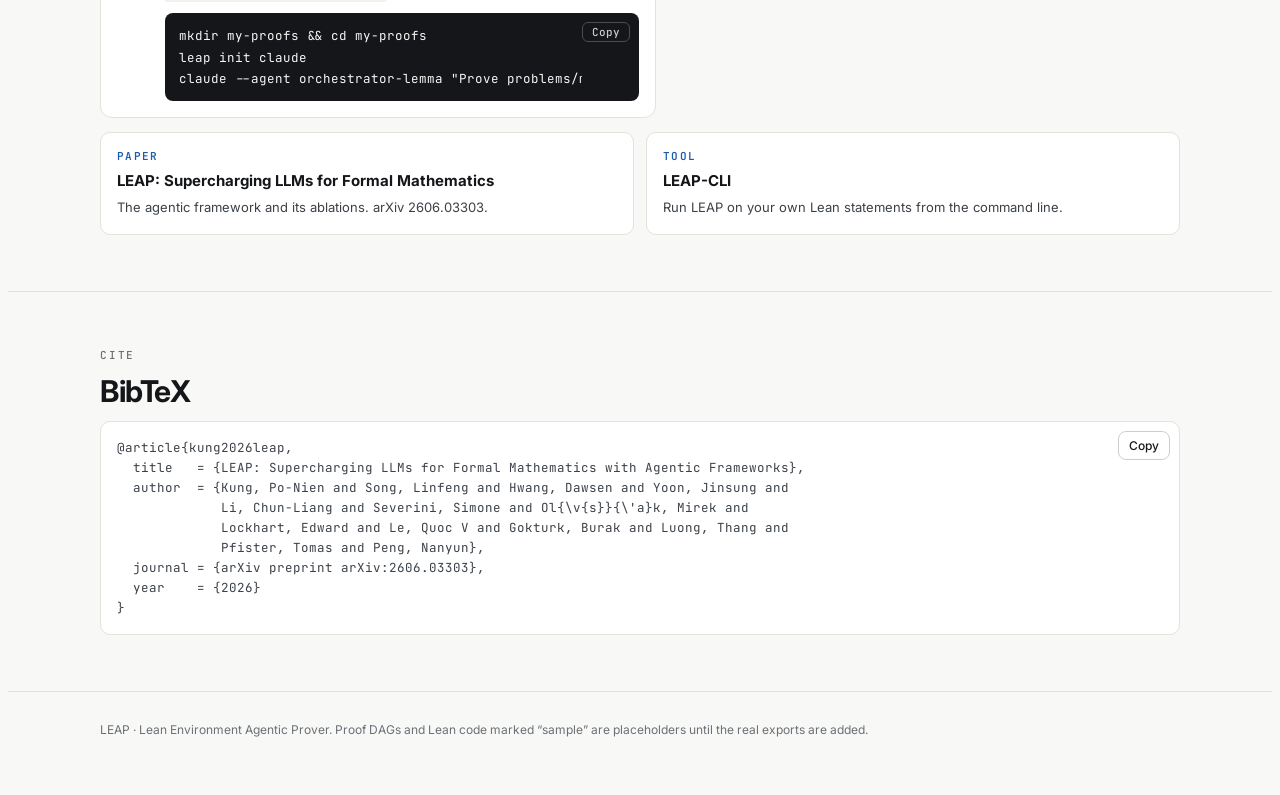
==== commit 549be7cd: "Remove Nanyun Peng from UCLA Collaborators Co-Authored-By: Claude Opus 5.5 <noreply@anthropic.com>" ====
--- a/index.html
+++ b/index.html
@@ -46,7 +46,7 @@
   <div class="people">
     <div class="prow2"><span class="plabel">LEAP team</span><p><span class="pn">Po-Nien Kung<sup>1,3</sup></span>, <span class="pn">Linfeng Song<sup>1</sup></span>, <span class="pn">Zheng Tan<sup>1,3</sup></span>, <span class="pn">Dawsen Hwang<sup>2</sup></span>, <span class="pn">Jinsung Yoon<sup>1</sup></span>, <span class="pn">Chun-Liang Li<sup>1</sup></span>, <span class="pn">Simone Severini<sup>1</sup></span>, <span class="pn">Mirek Olšák<sup>2</sup></span>, <span class="pn">Edward Lockhart<sup>2</sup></span>, <span class="pn">Quoc V Le<sup>2</sup></span>, <span class="pn">Burak Gokturk<sup>1</sup></span>, <span class="pn">Tomas Pfister<sup>1</sup></span>, <span class="pn">Vahab Mirrokni<sup>1</sup></span>, <span class="pn">Thang Luong<sup>2</sup></span>, <span class="pn">Nanyun Peng<sup>1</sup></span></p></div>
     <div class="prow2"><span class="plabel">Google Collaborators</span><p><span class="pn">Song Zuo<sup>1</sup></span>, <span class="pn">Yuan Deng<sup>1</sup></span>, <span class="pn">Jieming Mao<sup>1</sup></span>, <span class="pn">Jin Zhou<sup>2</sup></span>, <span class="pn">Qijun Tan<sup>2</sup></span>, <span class="pn">Carlo Pagano<sup>2</sup></span>, <span class="pn">Moritz Firsching<sup>2</sup></span></p></div>
-    <div class="prow2"><span class="plabel">UCLA Collaborators</span><p><span class="pn">Junyi Zhang<sup>3</sup></span>, <span class="pn">Jinxi Yu<sup>3</sup></span>, <span class="pn">Eric Hanchen Jiang<sup>3</sup></span>, <span class="pn">Jiachen Lu<sup>3</sup></span>, <span class="pn">Zhi Zhang<sup>3</sup></span>, <span class="pn">Xinjie He<sup>3</sup></span>, <span class="pn">Hyunsik Chae<sup>3</sup></span>, <span class="pn">Ethan Ji<sup>3</sup></span>, <span class="pn">Alexander K Taylor<sup>3</sup></span>, <span class="pn">Vigyan Sahai<sup>3</sup></span>, <span class="pn">Yiwen Kou<sup>3</sup></span>, <span class="pn">Kai-Wei Chang<sup>3</sup></span>, <span class="pn">Raghu Meka<sup>3</sup></span>, <span class="pn">Nanyun Peng<sup>3</sup></span>, <span class="pn">Amit Sahai<sup>3</sup></span>, <span class="pn">Terence Tao<sup>3</sup></span>, <span class="pn">Wei Wang<sup>3</sup></span></p></div>
+    <div class="prow2"><span class="plabel">UCLA Collaborators</span><p><span class="pn">Junyi Zhang<sup>3</sup></span>, <span class="pn">Jinxi Yu<sup>3</sup></span>, <span class="pn">Eric Hanchen Jiang<sup>3</sup></span>, <span class="pn">Jiachen Lu<sup>3</sup></span>, <span class="pn">Zhi Zhang<sup>3</sup></span>, <span class="pn">Xinjie He<sup>3</sup></span>, <span class="pn">Hyunsik Chae<sup>3</sup></span>, <span class="pn">Ethan Ji<sup>3</sup></span>, <span class="pn">Alexander K Taylor<sup>3</sup></span>, <span class="pn">Vigyan Sahai<sup>3</sup></span>, <span class="pn">Yiwen Kou<sup>3</sup></span>, <span class="pn">Kai-Wei Chang<sup>3</sup></span>, <span class="pn">Raghu Meka<sup>3</sup></span>, <span class="pn">Amit Sahai<sup>3</sup></span>, <span class="pn">Terence Tao<sup>3</sup></span>, <span class="pn">Wei Wang<sup>3</sup></span></p></div>
     <ol class="affils"><li><sup>1</sup><img src="assets/logos/google.svg" alt="">Google</li><li><sup>2</sup><img src="assets/logos/deepmind.svg" alt="" onerror="this.remove()">Google DeepMind</li><li><sup>3</sup><img src="assets/logos/ucla.svg" alt="">UCLA</li></ol>
   </div></div>
 
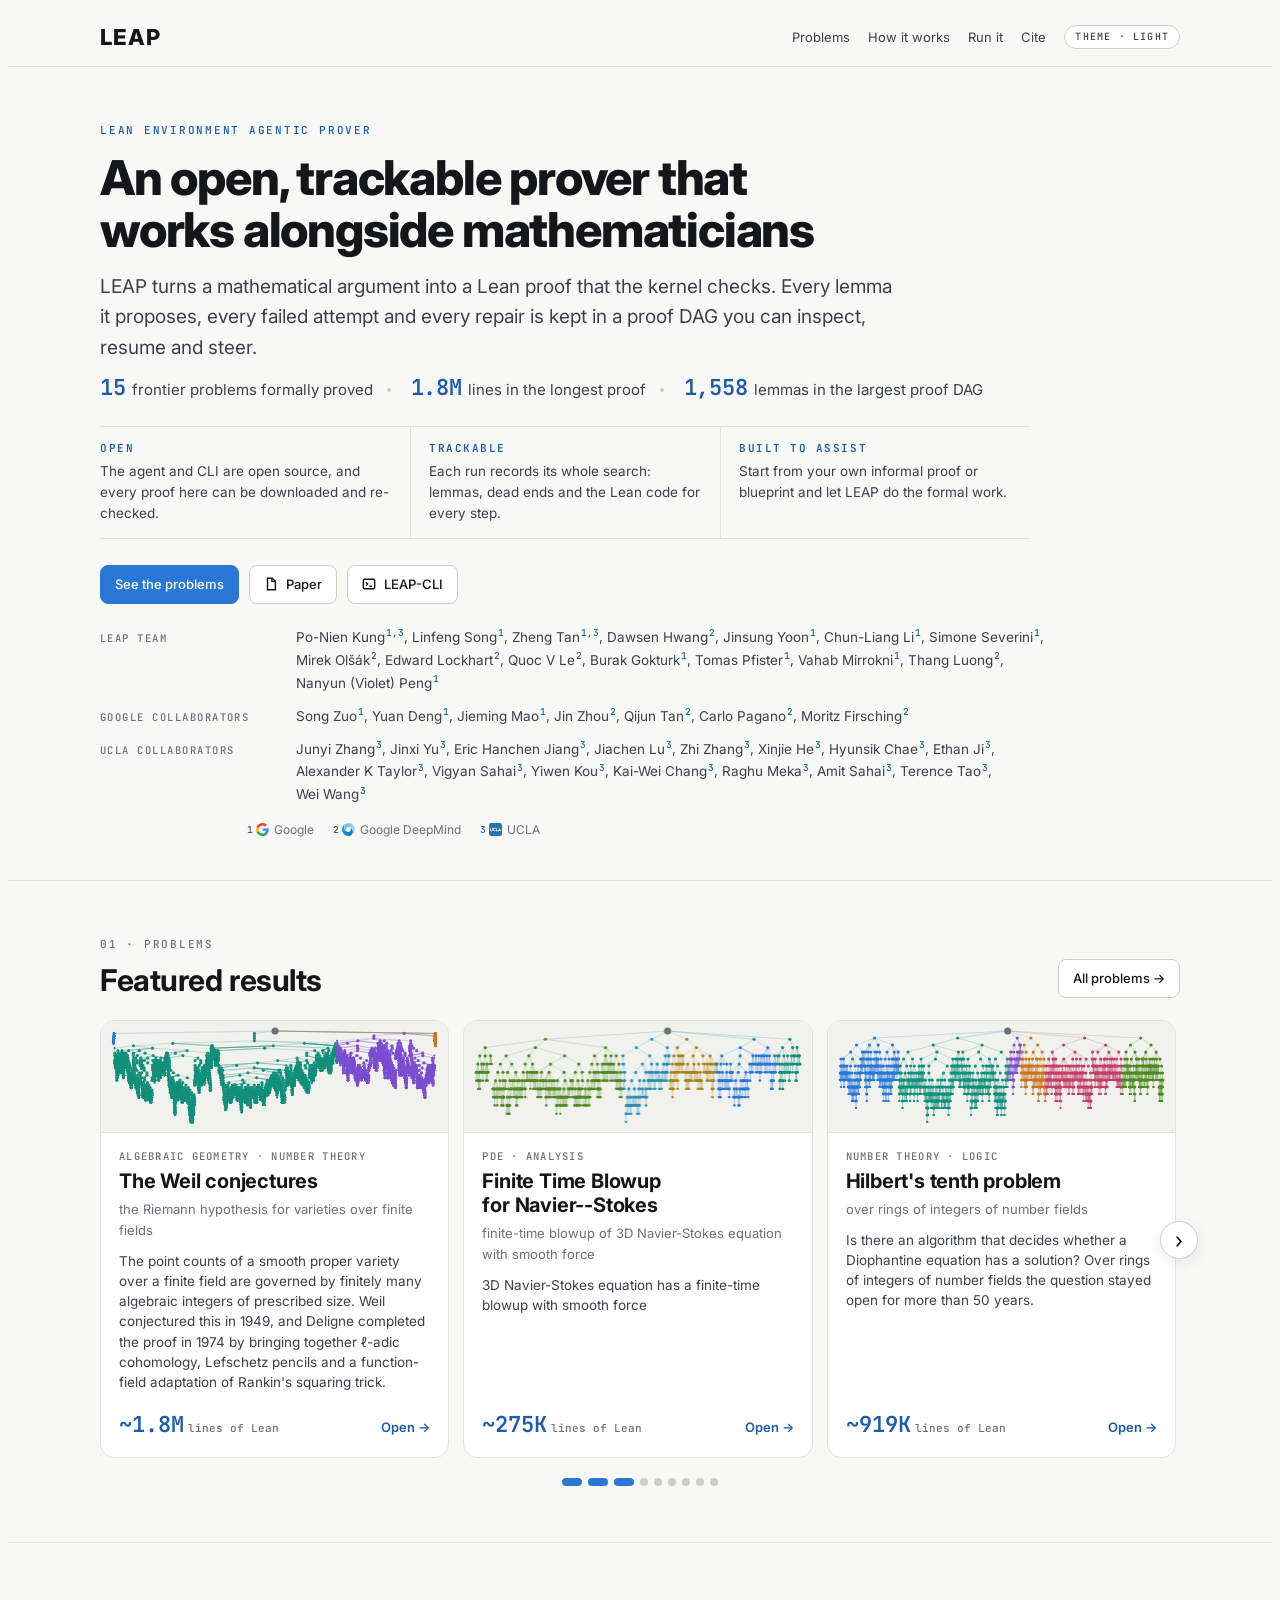
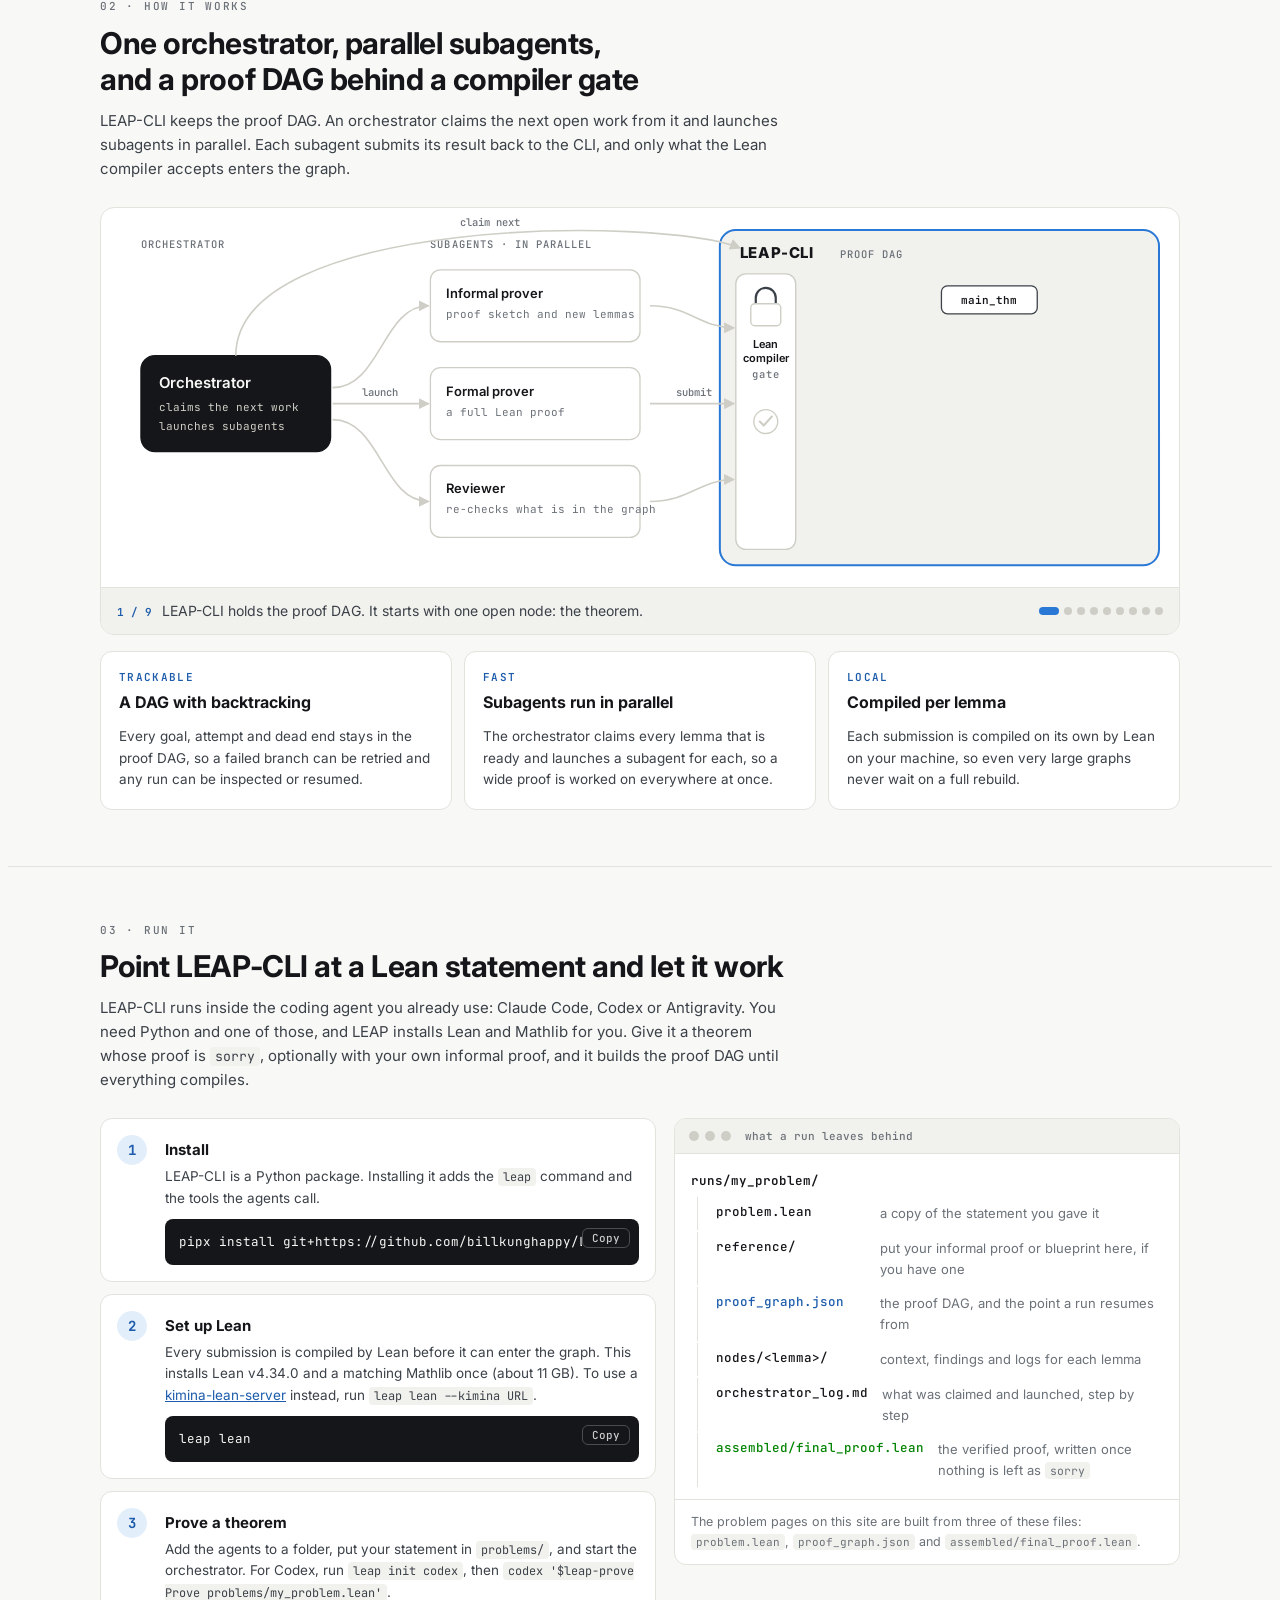
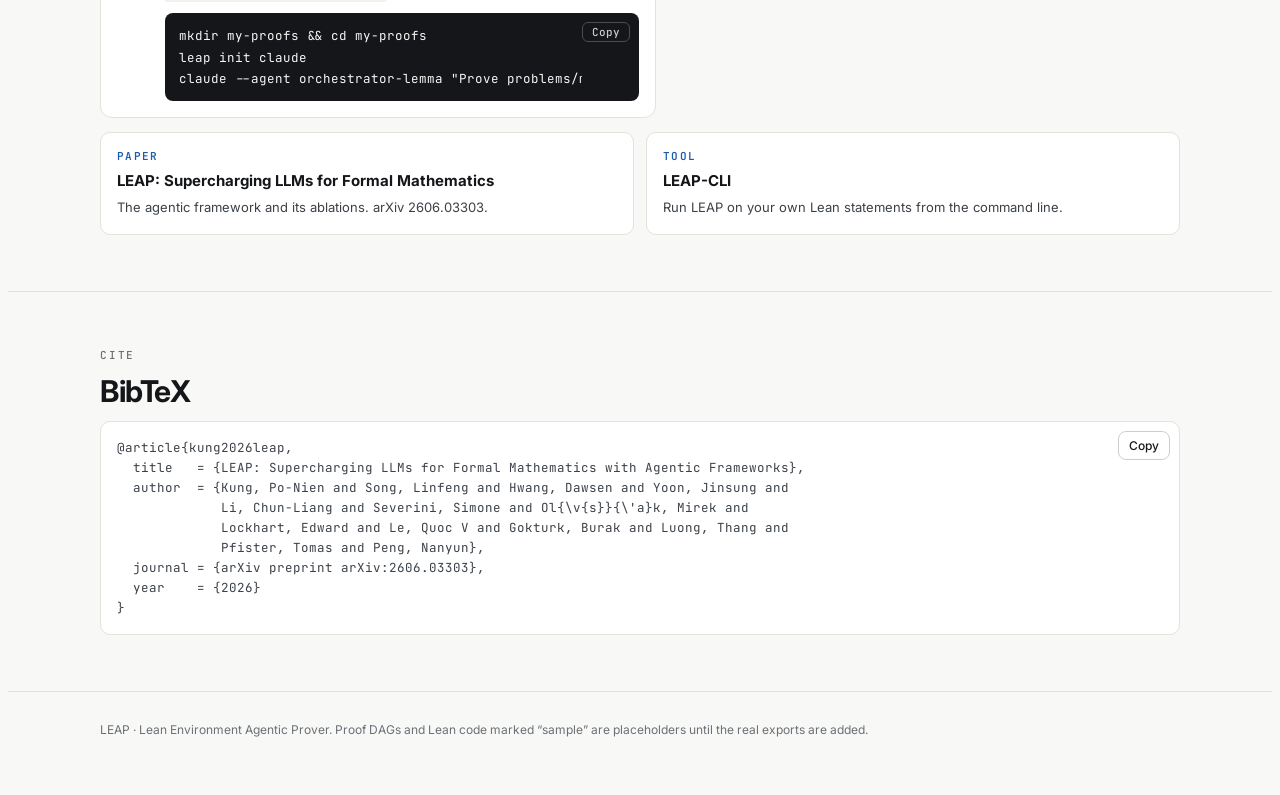
==== commit 5c7fe2f3: "Display Nanyun Peng as Nanyun (Violet) Peng Co-Authored-By: Claude Opus 5.5 <noreply@anthropic.com>" ====
--- a/index.html
+++ b/index.html
@@ -44,7 +44,7 @@
     <a class="btn" href="https://github.com/billkunghappy/LEAP-CLI" target="_blank" rel="noopener"><svg viewBox="0 0 16 16" fill="none" stroke="currentColor" stroke-width="1.6"><rect x="1.5" y="2.5" width="13" height="11" rx="1.5"/><path d="m4.5 6 2 2-2 2M8.5 10.5h3"/></svg>LEAP-CLI</a>
   </div>
   <div class="people">
-    <div class="prow2"><span class="plabel">LEAP team</span><p><span class="pn">Po-Nien Kung<sup>1,3</sup></span>, <span class="pn">Linfeng Song<sup>1</sup></span>, <span class="pn">Zheng Tan<sup>1,3</sup></span>, <span class="pn">Dawsen Hwang<sup>2</sup></span>, <span class="pn">Jinsung Yoon<sup>1</sup></span>, <span class="pn">Chun-Liang Li<sup>1</sup></span>, <span class="pn">Simone Severini<sup>1</sup></span>, <span class="pn">Mirek Olšák<sup>2</sup></span>, <span class="pn">Edward Lockhart<sup>2</sup></span>, <span class="pn">Quoc V Le<sup>2</sup></span>, <span class="pn">Burak Gokturk<sup>1</sup></span>, <span class="pn">Tomas Pfister<sup>1</sup></span>, <span class="pn">Vahab Mirrokni<sup>1</sup></span>, <span class="pn">Thang Luong<sup>2</sup></span>, <span class="pn">Nanyun Peng<sup>1</sup></span></p></div>
+    <div class="prow2"><span class="plabel">LEAP team</span><p><span class="pn">Po-Nien Kung<sup>1,3</sup></span>, <span class="pn">Linfeng Song<sup>1</sup></span>, <span class="pn">Zheng Tan<sup>1,3</sup></span>, <span class="pn">Dawsen Hwang<sup>2</sup></span>, <span class="pn">Jinsung Yoon<sup>1</sup></span>, <span class="pn">Chun-Liang Li<sup>1</sup></span>, <span class="pn">Simone Severini<sup>1</sup></span>, <span class="pn">Mirek Olšák<sup>2</sup></span>, <span class="pn">Edward Lockhart<sup>2</sup></span>, <span class="pn">Quoc V Le<sup>2</sup></span>, <span class="pn">Burak Gokturk<sup>1</sup></span>, <span class="pn">Tomas Pfister<sup>1</sup></span>, <span class="pn">Vahab Mirrokni<sup>1</sup></span>, <span class="pn">Thang Luong<sup>2</sup></span>, <span class="pn">Nanyun (Violet) Peng<sup>1</sup></span></p></div>
     <div class="prow2"><span class="plabel">Google Collaborators</span><p><span class="pn">Song Zuo<sup>1</sup></span>, <span class="pn">Yuan Deng<sup>1</sup></span>, <span class="pn">Jieming Mao<sup>1</sup></span>, <span class="pn">Jin Zhou<sup>2</sup></span>, <span class="pn">Qijun Tan<sup>2</sup></span>, <span class="pn">Carlo Pagano<sup>2</sup></span>, <span class="pn">Moritz Firsching<sup>2</sup></span></p></div>
     <div class="prow2"><span class="plabel">UCLA Collaborators</span><p><span class="pn">Junyi Zhang<sup>3</sup></span>, <span class="pn">Jinxi Yu<sup>3</sup></span>, <span class="pn">Eric Hanchen Jiang<sup>3</sup></span>, <span class="pn">Jiachen Lu<sup>3</sup></span>, <span class="pn">Zhi Zhang<sup>3</sup></span>, <span class="pn">Xinjie He<sup>3</sup></span>, <span class="pn">Hyunsik Chae<sup>3</sup></span>, <span class="pn">Ethan Ji<sup>3</sup></span>, <span class="pn">Alexander K Taylor<sup>3</sup></span>, <span class="pn">Vigyan Sahai<sup>3</sup></span>, <span class="pn">Yiwen Kou<sup>3</sup></span>, <span class="pn">Kai-Wei Chang<sup>3</sup></span>, <span class="pn">Raghu Meka<sup>3</sup></span>, <span class="pn">Amit Sahai<sup>3</sup></span>, <span class="pn">Terence Tao<sup>3</sup></span>, <span class="pn">Wei Wang<sup>3</sup></span></p></div>
     <ol class="affils"><li><sup>1</sup><img src="assets/logos/google.svg" alt="">Google</li><li><sup>2</sup><img src="assets/logos/deepmind.svg" alt="" onerror="this.remove()">Google DeepMind</li><li><sup>3</sup><img src="assets/logos/ucla.svg" alt="">UCLA</li></ol>
